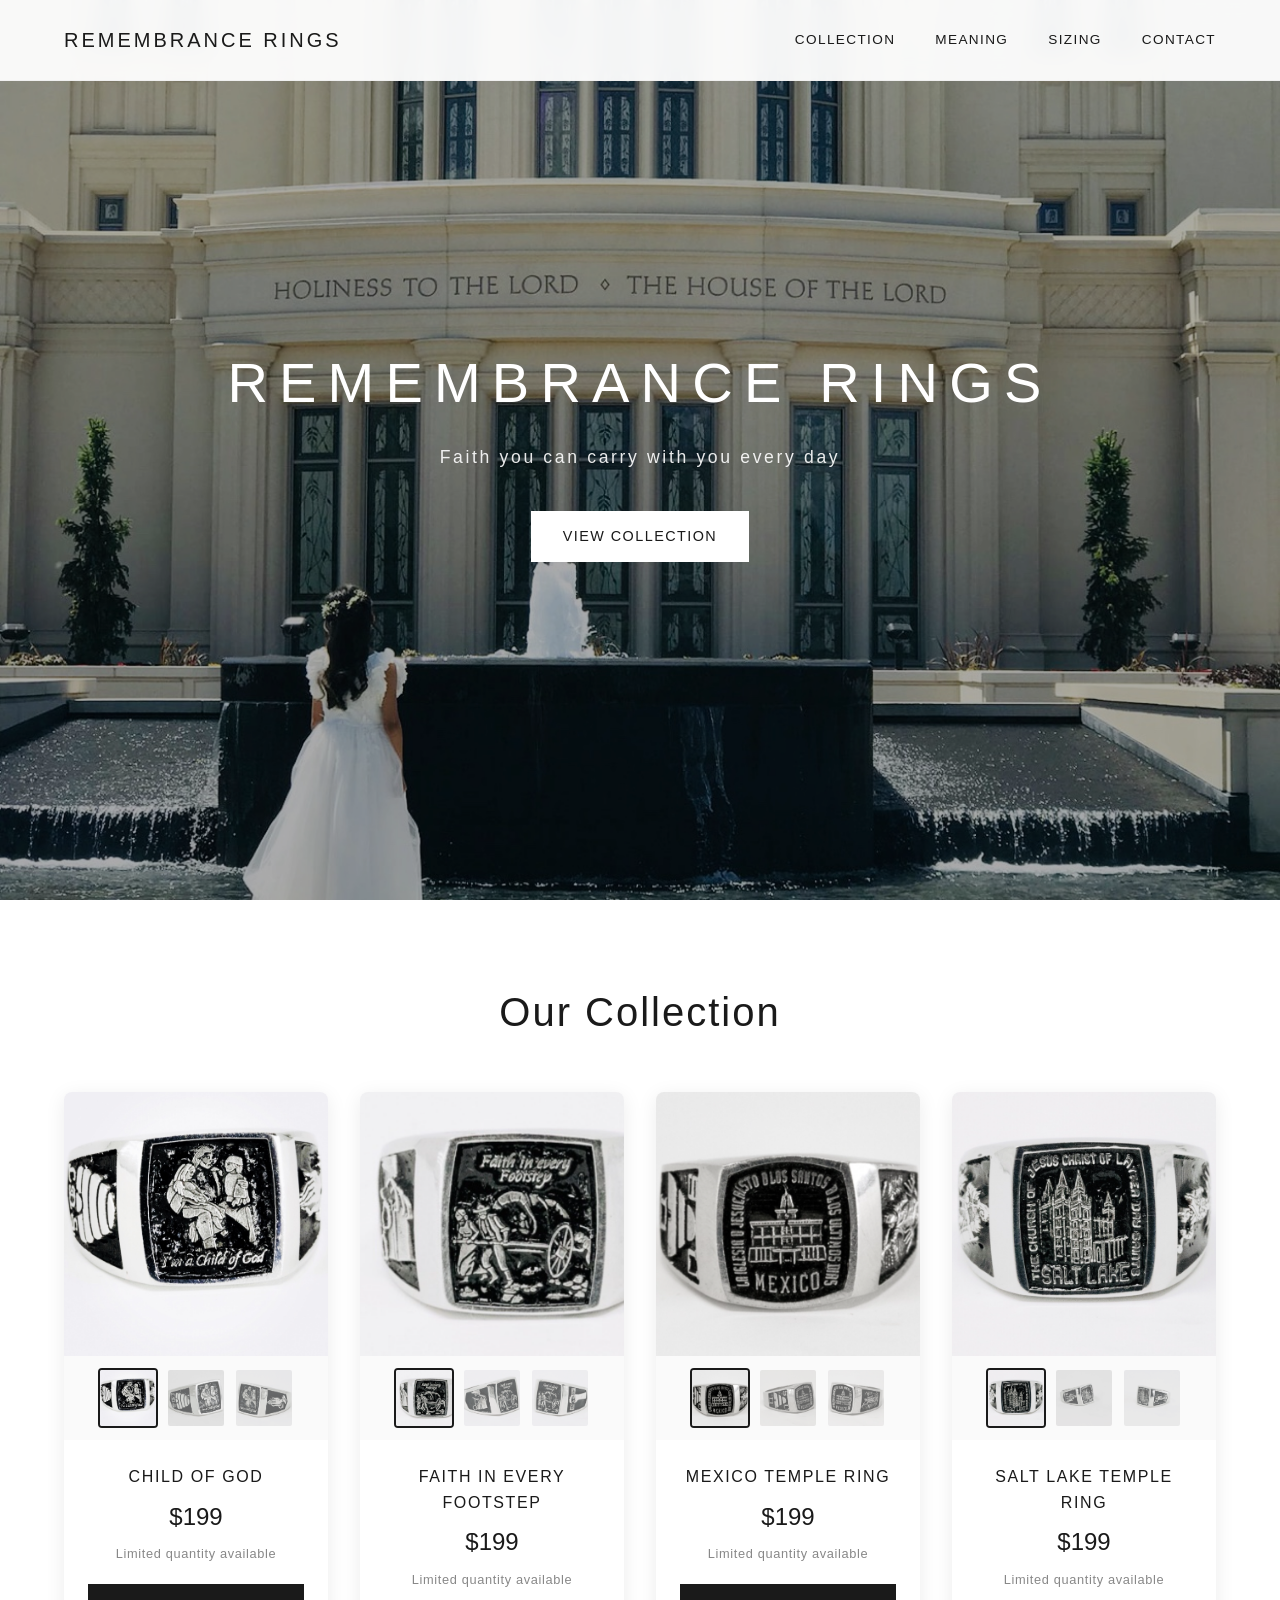
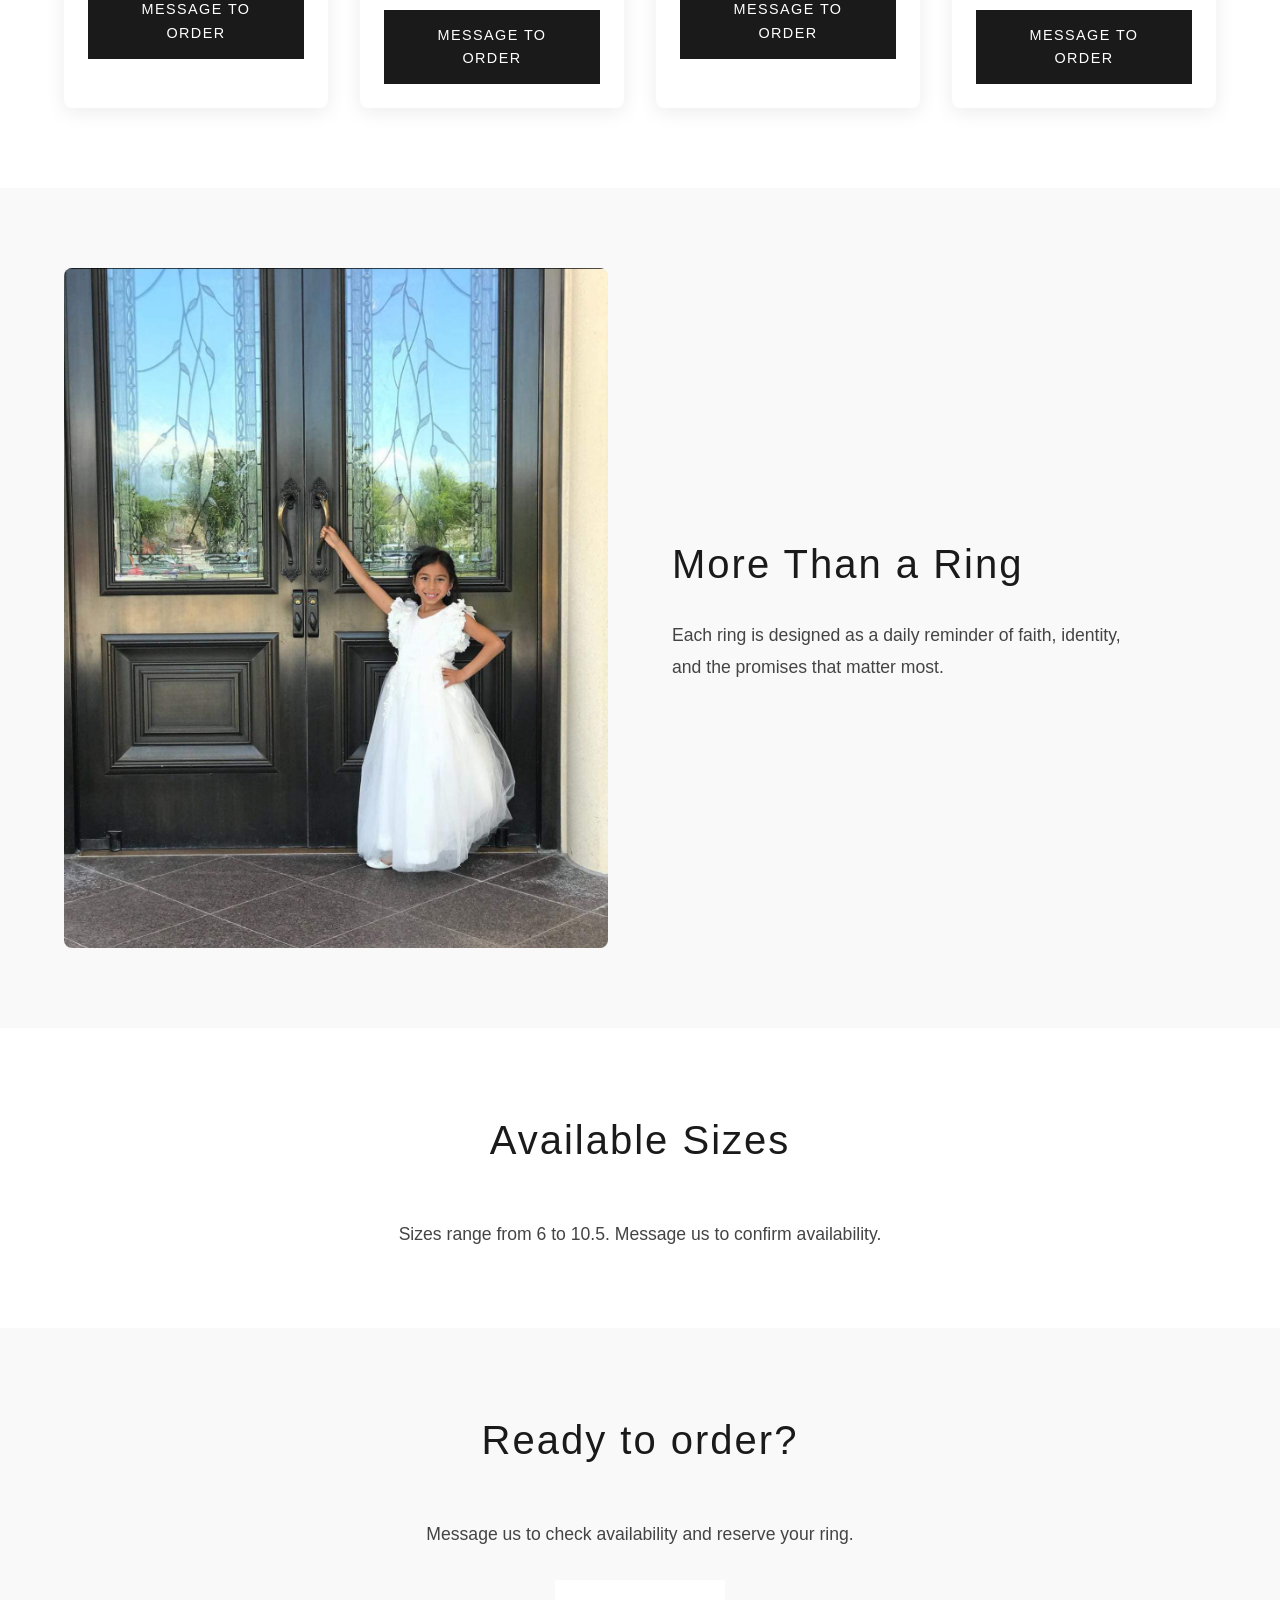
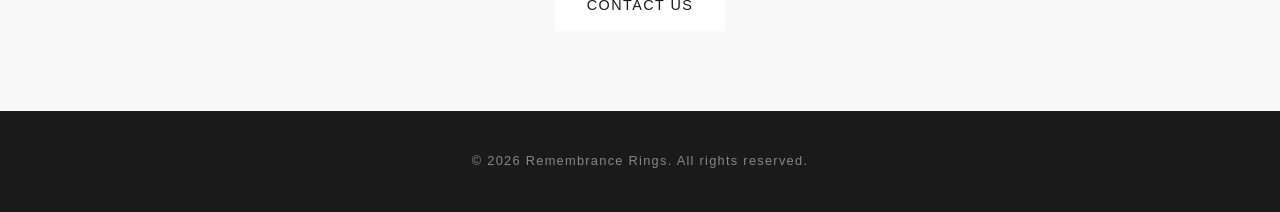
==== index.html @ 00a72660 "add social preview meta tags" ====
<!DOCTYPE html>
<html lang="en">
<head>
    <meta charset="UTF-8">
    <meta name="viewport" content="width=device-width, initial-scale=1.0">
    <title>Remembrance Rings | Faith You Can Carry With You</title>
    
    <!-- Open Graph -->
    <meta property="og:title" content="Remembrance Rings">
    <meta property="og:description" content="Faith you can carry with you every day.">
    <meta property="og:image" content="https://romansoldier09-alt.github.io/remembrance-rings/assets/photos/brand/temple-hero.jpg">
    <meta property="og:url" content="https://romansoldier09-alt.github.io/remembrance-rings/">
    <meta property="og:type" content="website">
    
    <!-- Twitter Card -->
    <meta name="twitter:card" content="summary_large_image">
    <meta name="twitter:title" content="Remembrance Rings">
    <meta name="twitter:description" content="Faith you can carry with you every day.">
    <meta name="twitter:image" content="https://romansoldier09-alt.github.io/remembrance-rings/assets/photos/brand/temple-hero.jpg">
    
    <link rel="stylesheet" href="styles.css">
</head>
<body>
    <!-- HEADER -->
    <header class="header">
        <div class="container header-inner">
            <a href="#" class="logo">Remembrance Rings</a>
            <nav class="nav">
                <a href="#collection" class="nav-link">Collection</a>
                <a href="#meaning" class="nav-link">Meaning</a>
                <a href="#sizing" class="nav-link">Sizing</a>
                <a href="#contact" class="nav-link">Contact</a>
            </nav>
        </div>
    </header>

    <!-- HERO SECTION -->
    <section class="hero">
        <div class="hero-overlay"></div>
        <div class="hero-content">
            <h1 class="hero-title">Remembrance Rings</h1>
            <p class="hero-subtitle">Faith you can carry with you every day</p>
            <a href="#collection" class="btn btn-primary">View Collection</a>
        </div>
    </section>

    <!-- COLLECTION SECTION -->
    <section id="collection" class="section collection">
        <div class="container">
            <h2 class="section-title">Our Collection</h2>
            <div class="product-grid">
                <!-- Product 1: Child of God -->
                <div class="product-card">
                    <div class="product-gallery" data-product="child-of-god">
                        <div class="gallery-main">
                            <button class="gallery-arrow gallery-prev" aria-label="Previous image">
                                <svg width="24" height="24" viewBox="0 0 24 24" fill="none" stroke="currentColor" stroke-width="2">
                                    <polyline points="15 18 9 12 15 6"></polyline>
                                </svg>
                            </button>
                            <img src="assets/photos/child-of-god/child-of-god-closeup-front-01.jpg" alt="Child of God Ring" class="gallery-main-image">
                            <button class="gallery-arrow gallery-next" aria-label="Next image">
                                <svg width="24" height="24" viewBox="0 0 24 24" fill="none" stroke="currentColor" stroke-width="2">
                                    <polyline points="9 18 15 12 9 6"></polyline>
                                </svg>
                            </button>
                        </div>
                        <div class="gallery-thumbnails">
                            <button class="thumbnail active" data-index="0">
                                <img src="assets/photos/child-of-god/child-of-god-closeup-front-01.jpg" alt="Front view">
                            </button>
                            <button class="thumbnail" data-index="1">
                                <img src="assets/photos/child-of-god/child-of-god-closeup-left-02.jpg" alt="Left view">
                            </button>
                            <button class="thumbnail" data-index="2">
                                <img src="assets/photos/child-of-god/child-of-god-closeup-right-02.jpg" alt="Right view">
                            </button>
                        </div>
                    </div>
                    <div class="product-info">
                        <h3 class="product-title">Child of God</h3>
                        <p class="product-price">$199</p>
                        <p class="product-availability">Limited quantity available</p>
                        <a href="order.html" class="btn btn-secondary">Message to Order</a>
                    </div>
                </div>

                <!-- Product 2: Faith in Every Footstep -->
                <div class="product-card">
                    <div class="product-gallery" data-product="faith">
                        <div class="gallery-main">
                            <button class="gallery-arrow gallery-prev" aria-label="Previous image">
                                <svg width="24" height="24" viewBox="0 0 24 24" fill="none" stroke="currentColor" stroke-width="2">
                                    <polyline points="15 18 9 12 15 6"></polyline>
                                </svg>
                            </button>
                            <img src="assets/photos/faith-in-every-footstep/faith-in-every-footstep-closeup-front-left-01.jpg" alt="Faith in Every Footstep Ring" class="gallery-main-image">
                            <button class="gallery-arrow gallery-next" aria-label="Next image">
                                <svg width="24" height="24" viewBox="0 0 24 24" fill="none" stroke="currentColor" stroke-width="2">
                                    <polyline points="9 18 15 12 9 6"></polyline>
                                </svg>
                            </button>
                        </div>
                        <div class="gallery-thumbnails">
                            <button class="thumbnail active" data-index="0">
                                <img src="assets/photos/faith-in-every-footstep/faith-in-every-footstep-closeup-front-left-01.jpg" alt="Front view">
                            </button>
                            <button class="thumbnail" data-index="1">
                                <img src="assets/photos/faith-in-every-footstep/faith-in-every-footstep-closeup-left-01.jpg" alt="Left view">
                            </button>
                            <button class="thumbnail" data-index="2">
                                <img src="assets/photos/faith-in-every-footstep/faith-in-every-footstep-closeup-right-01.jpg" alt="Right view">
                            </button>
                        </div>
                    </div>
                    <div class="product-info">
                        <h3 class="product-title">Faith in Every Footstep</h3>
                        <p class="product-price">$199</p>
                        <p class="product-availability">Limited quantity available</p>
                        <a href="order.html" class="btn btn-secondary">Message to Order</a>
                    </div>
                </div>

                <!-- Product 3: Mexico Temple Ring -->
                <div class="product-card">
                    <div class="product-gallery" data-product="mexico">
                        <div class="gallery-main">
                            <button class="gallery-arrow gallery-prev" aria-label="Previous image">
                                <svg width="24" height="24" viewBox="0 0 24 24" fill="none" stroke="currentColor" stroke-width="2">
                                    <polyline points="15 18 9 12 15 6"></polyline>
                                </svg>
                            </button>
                            <img src="assets/photos/temple-mexico/mexico-temple-closeup-front-1.jpg" alt="Mexico Temple Ring" class="gallery-main-image">
                            <button class="gallery-arrow gallery-next" aria-label="Next image">
                                <svg width="24" height="24" viewBox="0 0 24 24" fill="none" stroke="currentColor" stroke-width="2">
                                    <polyline points="9 18 15 12 9 6"></polyline>
                                </svg>
                            </button>
                        </div>
                        <div class="gallery-thumbnails">
                            <button class="thumbnail active" data-index="0">
                                <img src="assets/photos/temple-mexico/mexico-temple-closeup-front-1.jpg" alt="Front view">
                            </button>
                            <button class="thumbnail" data-index="1">
                                <img src="assets/photos/temple-mexico/mexico-temple-closeup-left-1.jpg" alt="Left view">
                            </button>
                            <button class="thumbnail" data-index="2">
                                <img src="assets/photos/temple-mexico/mexico-temple-closeup-right-1.jpg" alt="Right view">
                            </button>
                        </div>
                    </div>
                    <div class="product-info">
                        <h3 class="product-title">Mexico Temple Ring</h3>
                        <p class="product-price">$199</p>
                        <p class="product-availability">Limited quantity available</p>
                        <a href="order.html" class="btn btn-secondary">Message to Order</a>
                    </div>
                </div>

                <!-- Product 4: Salt Lake Temple Ring -->
                <div class="product-card">
                    <div class="product-gallery" data-product="salt-lake">
                        <div class="gallery-main">
                            <button class="gallery-arrow gallery-prev" aria-label="Previous image">
                                <svg width="24" height="24" viewBox="0 0 24 24" fill="none" stroke="currentColor" stroke-width="2">
                                    <polyline points="15 18 9 12 15 6"></polyline>
                                </svg>
                            </button>
                            <img src="assets/photos/temple-salt-lake/salt-lake-temple-closeup-front-2.jpg" alt="Salt Lake Temple Ring" class="gallery-main-image">
                            <button class="gallery-arrow gallery-next" aria-label="Next image">
                                <svg width="24" height="24" viewBox="0 0 24 24" fill="none" stroke="currentColor" stroke-width="2">
                                    <polyline points="9 18 15 12 9 6"></polyline>
                                </svg>
                            </button>
                        </div>
                        <div class="gallery-thumbnails">
                            <button class="thumbnail active" data-index="0">
                                <img src="assets/photos/temple-salt-lake/salt-lake-temple-closeup-front-2.jpg" alt="Front view">
                            </button>
                            <button class="thumbnail" data-index="1">
                                <img src="assets/photos/temple-salt-lake/salt-lake-temple-left-1.jpg" alt="Left view">
                            </button>
                            <button class="thumbnail" data-index="2">
                                <img src="assets/photos/temple-salt-lake/salt-lake-temple-right-1.jpg" alt="Right view">
                            </button>
                        </div>
                    </div>
                    <div class="product-info">
                        <h3 class="product-title">Salt Lake Temple Ring</h3>
                        <p class="product-price">$199</p>
                        <p class="product-availability">Limited quantity available</p>
                        <a href="order.html" class="btn btn-secondary">Message to Order</a>
                    </div>
                </div>
            </div>
        </div>
    </section>

    <!-- MEANING SECTION -->
    <section id="meaning" class="section meaning">
        <div class="container meaning-inner">
            <div class="meaning-image">
                <img src="assets/photos/brand/girl-temple-door.jpg" alt="Girl at Temple Door">
            </div>
            <div class="meaning-content">
                <h2 class="section-title">More Than a Ring</h2>
                <p class="meaning-text">Each ring is designed as a daily reminder of faith, identity, and the promises that matter most.</p>
            </div>
        </div>
    </section>

    <!-- SIZING SECTION -->
    <section id="sizing" class="section sizing">
        <div class="container">
            <h2 class="section-title">Available Sizes</h2>
            <p class="sizing-text">Sizes range from 6 to 10.5. Message us to confirm availability.</p>
        </div>
    </section>

    <!-- CONTACT SECTION -->
    <section id="contact" class="section contact">
        <div class="container">
            <h2 class="section-title">Ready to order?</h2>
            <p class="contact-text">Message us to check availability and reserve your ring.</p>
            <a href="order.html" class="btn btn-primary">Contact Us</a>
        </div>
    </section>

    <!-- FOOTER -->
    <footer class="footer">
        <div class="container">
            <p class="footer-text">&copy; 2026 Remembrance Rings. All rights reserved.</p>
        </div>
    </footer>

    <script>
        // Gallery functionality
        document.querySelectorAll('.product-gallery').forEach(gallery => {
            const mainImage = gallery.querySelector('.gallery-main-image');
            const thumbnails = gallery.querySelectorAll('.thumbnail');
            const prevBtn = gallery.querySelector('.gallery-prev');
            const nextBtn = gallery.querySelector('.gallery-next');
            
            // Get all image sources from thumbnails
            const images = Array.from(thumbnails).map(thumb => thumb.querySelector('img').src);
            let currentIndex = 0;

            // Update main image
            function updateImage(index) {
                currentIndex = index;
                mainImage.src = images[index];
                
                // Update thumbnail active state
                thumbnails.forEach((thumb, i) => {
                    thumb.classList.toggle('active', i === index);
                });
            }

            // Thumbnail click handlers
            thumbnails.forEach((thumb, index) => {
                thumb.addEventListener('click', () => updateImage(index));
            });

            // Arrow click handlers
            prevBtn.addEventListener('click', (e) => {
                e.stopPropagation();
                const newIndex = currentIndex === 0 ? images.length - 1 : currentIndex - 1;
                updateImage(newIndex);
            });

            nextBtn.addEventListener('click', (e) => {
                e.stopPropagation();
                const newIndex = currentIndex === images.length - 1 ? 0 : currentIndex + 1;
                updateImage(newIndex);
            });
        });
    </script>
</body>
</html>
---- styles.css ----
/* ========================================
   RESET & BASE STYLES
======================================== */
* {
    margin: 0;
    padding: 0;
    box-sizing: border-box;
}

html {
    scroll-behavior: smooth;
}

body {
    font-family: 'Helvetica Neue', Helvetica, Arial, sans-serif;
    font-size: 16px;
    line-height: 1.6;
    color: #1a1a1a;
    background-color: #ffffff;
    overflow-x: hidden;
}

/* ========================================
   UTILITIES
======================================== */
.container {
    max-width: 1200px;
    margin: 0 auto;
    padding: 0 24px;
    width: 100%;
}

.section {
    padding: 80px 0;
}

.section-title {
    font-size: 2.5rem;
    font-weight: 300;
    text-align: center;
    margin-bottom: 48px;
    color: #1a1a1a;
    letter-spacing: 0.05em;
}

/* ========================================
   BUTTONS
======================================== */
.btn {
    display: inline-block;
    padding: 14px 32px;
    font-size: 0.9rem;
    font-weight: 500;
    text-decoration: none;
    text-transform: uppercase;
    letter-spacing: 0.1em;
    border: none;
    cursor: pointer;
    transition: all 0.3s ease;
}

.btn-primary {
    background-color: #ffffff;
    color: #1a1a1a;
}

.btn-primary:hover {
    background-color: #1a1a1a;
    color: #ffffff;
}

.btn-secondary {
    background-color: #1a1a1a;
    color: #ffffff;
}

.btn-secondary:hover {
    background-color: #404040;
}

/* ========================================
   HEADER
======================================== */
.header {
    position: fixed;
    top: 0;
    left: 0;
    right: 0;
    z-index: 1000;
    background-color: rgba(255, 255, 255, 0.95);
    backdrop-filter: blur(10px);
    border-bottom: 1px solid #f0f0f0;
}

.header-inner {
    display: flex;
    justify-content: space-between;
    align-items: center;
    height: 80px;
}

.logo {
    font-size: 1.25rem;
    font-weight: 300;
    letter-spacing: 0.15em;
    text-decoration: none;
    color: #1a1a1a;
    text-transform: uppercase;
}

.nav {
    display: flex;
    gap: 40px;
}

.nav-link {
    font-size: 0.85rem;
    font-weight: 400;
    letter-spacing: 0.1em;
    text-decoration: none;
    color: #1a1a1a;
    text-transform: uppercase;
    transition: color 0.3s ease;
}

.nav-link:hover {
    color: #666666;
}

/* ========================================
   HERO SECTION
======================================== */
.hero {
    position: relative;
    height: 100vh;
    min-height: 600px;
    display: flex;
    align-items: center;
    justify-content: center;
    background-image: url('assets/photos/brand/temple-hero.jpg');
    background-size: cover;
    background-position: center;
    background-repeat: no-repeat;
}

.hero-overlay {
    position: absolute;
    top: 0;
    left: 0;
    right: 0;
    bottom: 0;
    background-color: rgba(0, 0, 0, 0.3);
}

.hero-content {
    position: relative;
    z-index: 1;
    text-align: center;
    color: #ffffff;
    padding: 0 24px;
}

.hero-title {
    font-size: 3.5rem;
    font-weight: 300;
    letter-spacing: 0.2em;
    margin-bottom: 16px;
    text-transform: uppercase;
}

.hero-subtitle {
    font-size: 1.1rem;
    font-weight: 300;
    letter-spacing: 0.15em;
    margin-bottom: 40px;
    opacity: 0.9;
}

/* ========================================
   COLLECTION SECTION
======================================== */
.collection {
    background-color: #ffffff;
}

.product-grid {
    display: grid;
    grid-template-columns: repeat(4, 1fr);
    gap: 32px;
}

.product-card {
    background-color: #ffffff;
    border-radius: 8px;
    overflow: hidden;
    box-shadow: 0 4px 20px rgba(0, 0, 0, 0.08);
    transition: transform 0.3s ease, box-shadow 0.3s ease;
}

.product-card:hover {
    transform: translateY(-8px);
    box-shadow: 0 12px 40px rgba(0, 0, 0, 0.12);
}

/* ========================================
   PRODUCT GALLERY
======================================== */
.product-gallery {
    position: relative;
}

.gallery-main {
    position: relative;
    width: 100%;
    aspect-ratio: 1;
    overflow: hidden;
    background-color: #f5f5f5;
}

.gallery-main-image {
    width: 100%;
    height: 100%;
    object-fit: cover;
    transition: opacity 0.3s ease;
}

.gallery-arrow {
    position: absolute;
    top: 50%;
    transform: translateY(-50%);
    width: 40px;
    height: 40px;
    background-color: rgba(255, 255, 255, 0.9);
    border: none;
    border-radius: 50%;
    cursor: pointer;
    display: flex;
    align-items: center;
    justify-content: center;
    opacity: 0;
    transition: opacity 0.3s ease, background-color 0.3s ease;
    z-index: 10;
}

.gallery-main:hover .gallery-arrow {
    opacity: 1;
}

.gallery-arrow:hover {
    background-color: #ffffff;
}

.gallery-arrow svg {
    color: #1a1a1a;
}

.gallery-prev {
    left: 12px;
}

.gallery-next {
    right: 12px;
}

/* Thumbnails */
.gallery-thumbnails {
    display: flex;
    gap: 8px;
    padding: 12px;
    justify-content: center;
    background-color: #fafafa;
}

.thumbnail {
    width: 60px;
    height: 60px;
    padding: 0;
    border: 2px solid transparent;
    border-radius: 4px;
    overflow: hidden;
    cursor: pointer;
    opacity: 0.6;
    transition: opacity 0.3s ease, border-color 0.3s ease;
    background: none;
}

.thumbnail:hover {
    opacity: 0.9;
}

.thumbnail.active {
    opacity: 1;
    border-color: #1a1a1a;
}

.thumbnail img {
    width: 100%;
    height: 100%;
    object-fit: cover;
}

/* ========================================
   PRODUCT INFO
======================================== */
.product-info {
    padding: 24px;
    text-align: center;
}

.product-title {
    font-size: 1rem;
    font-weight: 500;
    letter-spacing: 0.1em;
    margin-bottom: 8px;
    color: #1a1a1a;
    text-transform: uppercase;
}

.product-price {
    font-size: 1.5rem;
    font-weight: 300;
    color: #1a1a1a;
    margin-bottom: 8px;
}

.product-availability {
    font-size: 0.8rem;
    color: #888888;
    margin-bottom: 20px;
    letter-spacing: 0.05em;
}

/* ========================================
   MEANING SECTION
======================================== */
.meaning {
    background-color: #f9f9f9;
}

.meaning-inner {
    display: grid;
    grid-template-columns: 1fr 1fr;
    gap: 64px;
    align-items: center;
}

.meaning-image {
    width: 100%;
    aspect-ratio: 4/5;
    overflow: hidden;
    border-radius: 8px;
}

.meaning-image img {
    width: 100%;
    height: 100%;
    object-fit: cover;
}

.meaning-content {
    padding: 32px 0;
}

.meaning-content .section-title {
    text-align: left;
    margin-bottom: 24px;
}

.meaning-text {
    font-size: 1.1rem;
    font-weight: 300;
    line-height: 1.8;
    color: #444444;
    max-width: 480px;
}

/* ========================================
   SIZING SECTION
======================================== */
.sizing {
    background-color: #ffffff;
    text-align: center;
}

.sizing-text {
    font-size: 1.1rem;
    font-weight: 300;
    color: #444444;
    max-width: 500px;
    margin: 0 auto;
}

/* ========================================
   CONTACT SECTION
======================================== */
.contact {
    background-color: #f9f9f9;
    text-align: center;
}

.contact-text {
    font-size: 1.1rem;
    font-weight: 300;
    color: #444444;
    margin-bottom: 32px;
    max-width: 500px;
    margin-left: auto;
    margin-right: auto;
}

/* ========================================
   FOOTER
======================================== */
.footer {
    background-color: #1a1a1a;
    padding: 40px 0;
    text-align: center;
}

.footer-text {
    font-size: 0.8rem;
    color: #888888;
    letter-spacing: 0.1em;
}

/* ========================================
   ORDER PAGE
======================================== */
.order-section {
    padding: 140px 0 80px;
    min-height: 100vh;
    background-color: #ffffff;
}

.order-header {
    text-align: center;
    max-width: 600px;
    margin: 0 auto 48px;
}

.order-title {
    font-size: 2.5rem;
    font-weight: 300;
    letter-spacing: 0.1em;
    margin-bottom: 16px;
    color: #1a1a1a;
    text-transform: uppercase;
}

.order-subtitle {
    font-size: 1.1rem;
    font-weight: 300;
    color: #444444;
    line-height: 1.7;
    margin-bottom: 16px;
}

.order-note {
    font-size: 0.9rem;
    color: #666666;
    font-style: italic;
}

.order-form-wrapper {
    max-width: 700px;
    margin: 0 auto 48px;
    background-color: #fafafa;
    border-radius: 8px;
    padding: 40px;
    box-shadow: 0 4px 20px rgba(0, 0, 0, 0.06);
}

.order-form {
    display: flex;
    flex-direction: column;
    gap: 24px;
}

.form-row {
    display: grid;
    grid-template-columns: 1fr 1fr;
    gap: 24px;
}

.form-group {
    display: flex;
    flex-direction: column;
    gap: 8px;
}

.form-group label {
    font-size: 0.85rem;
    font-weight: 500;
    letter-spacing: 0.05em;
    text-transform: uppercase;
    color: #1a1a1a;
}

.form-group input,
.form-group select,
.form-group textarea {
    padding: 14px 16px;
    font-size: 1rem;
    font-family: 'Helvetica Neue', Helvetica, Arial, sans-serif;
    border: 1px solid #e0e0e0;
    border-radius: 4px;
    background-color: #ffffff;
    color: #1a1a1a;
    transition: border-color 0.3s ease, box-shadow 0.3s ease;
}

.form-group input:focus,
.form-group select:focus,
.form-group textarea:focus {
    outline: none;
    border-color: #1a1a1a;
    box-shadow: 0 0 0 3px rgba(26, 26, 26, 0.1);
}

.form-group textarea {
    resize: vertical;
    min-height: 100px;
}

.form-group select {
    cursor: pointer;
    appearance: none;
    background-image: url("data:image/svg+xml,%3Csvg xmlns='http://www.w3.org/2000/svg' width='12' height='12' viewBox='0 0 12 12'%3E%3Cpath fill='%231a1a1a' d='M6 8L1 3h10z'/%3E%3C/svg%3E");
    background-repeat: no-repeat;
    background-position: right 16px center;
    padding-right: 40px;
}

.form-submit {
    margin-top: 8px;
}

.btn-full {
    width: 100%;
    text-align: center;
}

.back-link {
    text-align: center;
}

.back-link .btn {
    display: inline-block;
}

/* ========================================
   THANK YOU PAGE
======================================== */
.thank-you-section {
    padding: 140px 0 80px;
    min-height: 100vh;
    display: flex;
    align-items: center;
    justify-content: center;
}

.thank-you-content {
    text-align: center;
    max-width: 500px;
    margin: 0 auto;
}

.thank-you-title {
    font-size: 3rem;
    font-weight: 300;
    letter-spacing: 0.15em;
    margin-bottom: 24px;
    color: #1a1a1a;
    text-transform: uppercase;
}

.thank-you-message {
    font-size: 1.1rem;
    font-weight: 300;
    color: #444444;
    line-height: 1.7;
    margin-bottom: 16px;
}

.thank-you-note {
    font-size: 0.95rem;
    color: #666666;
    font-style: italic;
    margin-bottom: 40px;
}

/* ========================================
   RESPONSIVE STYLES
======================================== */

/* Tablet: 768px - 1024px */
@media (max-width: 1024px) {
    .product-grid {
        grid-template-columns: repeat(2, 1fr);
        gap: 24px;
    }
    
    .meaning-inner {
        gap: 40px;
    }
    
    .order-form-wrapper {
        padding: 32px;
    }
}

/* Mobile: 480px - 767px */
@media (max-width: 767px) {
    /* Base adjustments */
    .section {
        padding: 48px 0;
    }
    
    .section-title {
        font-size: 1.75rem;
        margin-bottom: 28px;
    }
    
    /* Header */
    .header-inner {
        height: auto;
        min-height: 60px;
        padding: 12px 0;
        flex-wrap: wrap;
        justify-content: center;
        gap: 12px;
    }
    
    .logo {
        font-size: 0.9rem;
        width: 100%;
        text-align: center;
    }
    
    .nav {
        width: 100%;
        justify-content: center;
        gap: 16px;
        flex-wrap: wrap;
    }
    
    .nav-link {
        font-size: 0.7rem;
    }
    
    /* Hero */
    .hero {
        min-height: 500px;
        height: auto;
        padding: 100px 20px 60px;
    }
    
    .hero-title {
        font-size: 1.75rem;
        letter-spacing: 0.1em;
    }
    
    .hero-subtitle {
        font-size: 0.9rem;
        margin-bottom: 28px;
    }
    
    .hero .btn {
        padding: 12px 24px;
        font-size: 0.8rem;
    }
    
    /* Collection - 2 columns on tablet */
    .product-grid {
        grid-template-columns: repeat(2, 1fr);
        gap: 16px;
    }
    
    .product-card {
        border-radius: 6px;
    }
    
    .product-info {
        padding: 16px;
    }
    
    .product-title {
        font-size: 0.8rem;
    }
    
    .product-price {
        font-size: 1.2rem;
    }
    
    .product-availability {
        font-size: 0.7rem;
        margin-bottom: 12px;
    }
    
    .product-info .btn {
        padding: 10px 16px;
        font-size: 0.7rem;
        width: 100%;
    }
    
    /* Gallery */
    .gallery-main {
        aspect-ratio: 1;
    }
    
    .gallery-arrow {
        opacity: 1;
        width: 32px;
        height: 32px;
    }
    
    .gallery-arrow svg {
        width: 18px;
        height: 18px;
    }
    
    .gallery-prev {
        left: 8px;
    }
    
    .gallery-next {
        right: 8px;
    }
    
    .gallery-thumbnails {
        padding: 8px;
        gap: 6px;
    }
    
    .thumbnail {
        width: 44px;
        height: 44px;
    }
    
    /* Meaning section */
    .meaning-inner {
        grid-template-columns: 1fr;
        gap: 24px;
    }
    
    .meaning-image {
        aspect-ratio: 4/3;
    }
    
    .meaning-content {
        padding: 0;
    }
    
    .meaning-content .section-title {
        text-align: center;
    }
    
    .meaning-text {
        font-size: 1rem;
        text-align: center;
    }
    
    /* Sizing */
    .sizing-text {
        font-size: 1rem;
    }
    
    /* Contact */
    .contact-text {
        font-size: 1rem;
    }
    
    /* Order page */
    .order-section {
        padding: 100px 0 48px;
    }
    
    .order-title {
        font-size: 1.75rem;
    }
    
    .order-subtitle {
        font-size: 0.95rem;
    }
    
    .order-note {
        font-size: 0.85rem;
    }
    
    .order-form-wrapper {
        padding: 20px;
        margin: 0 12px 40px;
    }
    
    .form-row {
        grid-template-columns: 1fr;
        gap: 16px;
    }
    
    .form-group label {
        font-size: 0.75rem;
    }
    
    .form-group input,
    .form-group select,
    .form-group textarea {
        padding: 12px 14px;
        font-size: 0.95rem;
    }
    
    .form-submit {
        margin-top: 4px;
    }
    
    /* Thank you page */
    .thank-you-section {
        padding: 100px 20px 48px;
    }
    
    .thank-you-title {
        font-size: 2rem;
    }
    
    .thank-you-message {
        font-size: 1rem;
    }
    
    .thank-you-note {
        font-size: 0.85rem;
        margin-bottom: 32px;
    }
    
    /* Footer */
    .footer {
        padding: 32px 0;
    }
    
    .footer-text {
        font-size: 0.7rem;
    }
}

/* Small mobile: below 480px */
@media (max-width: 479px) {
    .container {
        padding: 0 16px;
    }
    
    .section {
        padding: 40px 0;
    }
    
    .section-title {
        font-size: 1.5rem;
    }
    
    /* Hero */
    .hero-title {
        font-size: 1.5rem;
    }
    
    .hero-subtitle {
        font-size: 0.85rem;
    }
    
    /* Collection - 1 column on small mobile */
    .product-grid {
        grid-template-columns: 1fr;
        max-width: 320px;
        margin: 0 auto;
    }
    
    /* Header */
    .nav {
        gap: 12px;
    }
    
    .nav-link {
        font-size: 0.65rem;
    }
    
    /* Gallery thumbnails */
    .gallery-thumbnails {
        gap: 4px;
        padding: 6px;
    }
    
    .thumbnail {
        width: 40px;
        height: 40px;
    }
    
    /* Order form */
    .order-form-wrapper {
        padding: 16px;
        margin: 0 8px 32px;
        border-radius: 6px;
    }
    
    /* Buttons */
    .btn {
        padding: 12px 20px;
        font-size: 0.75rem;
    }
}
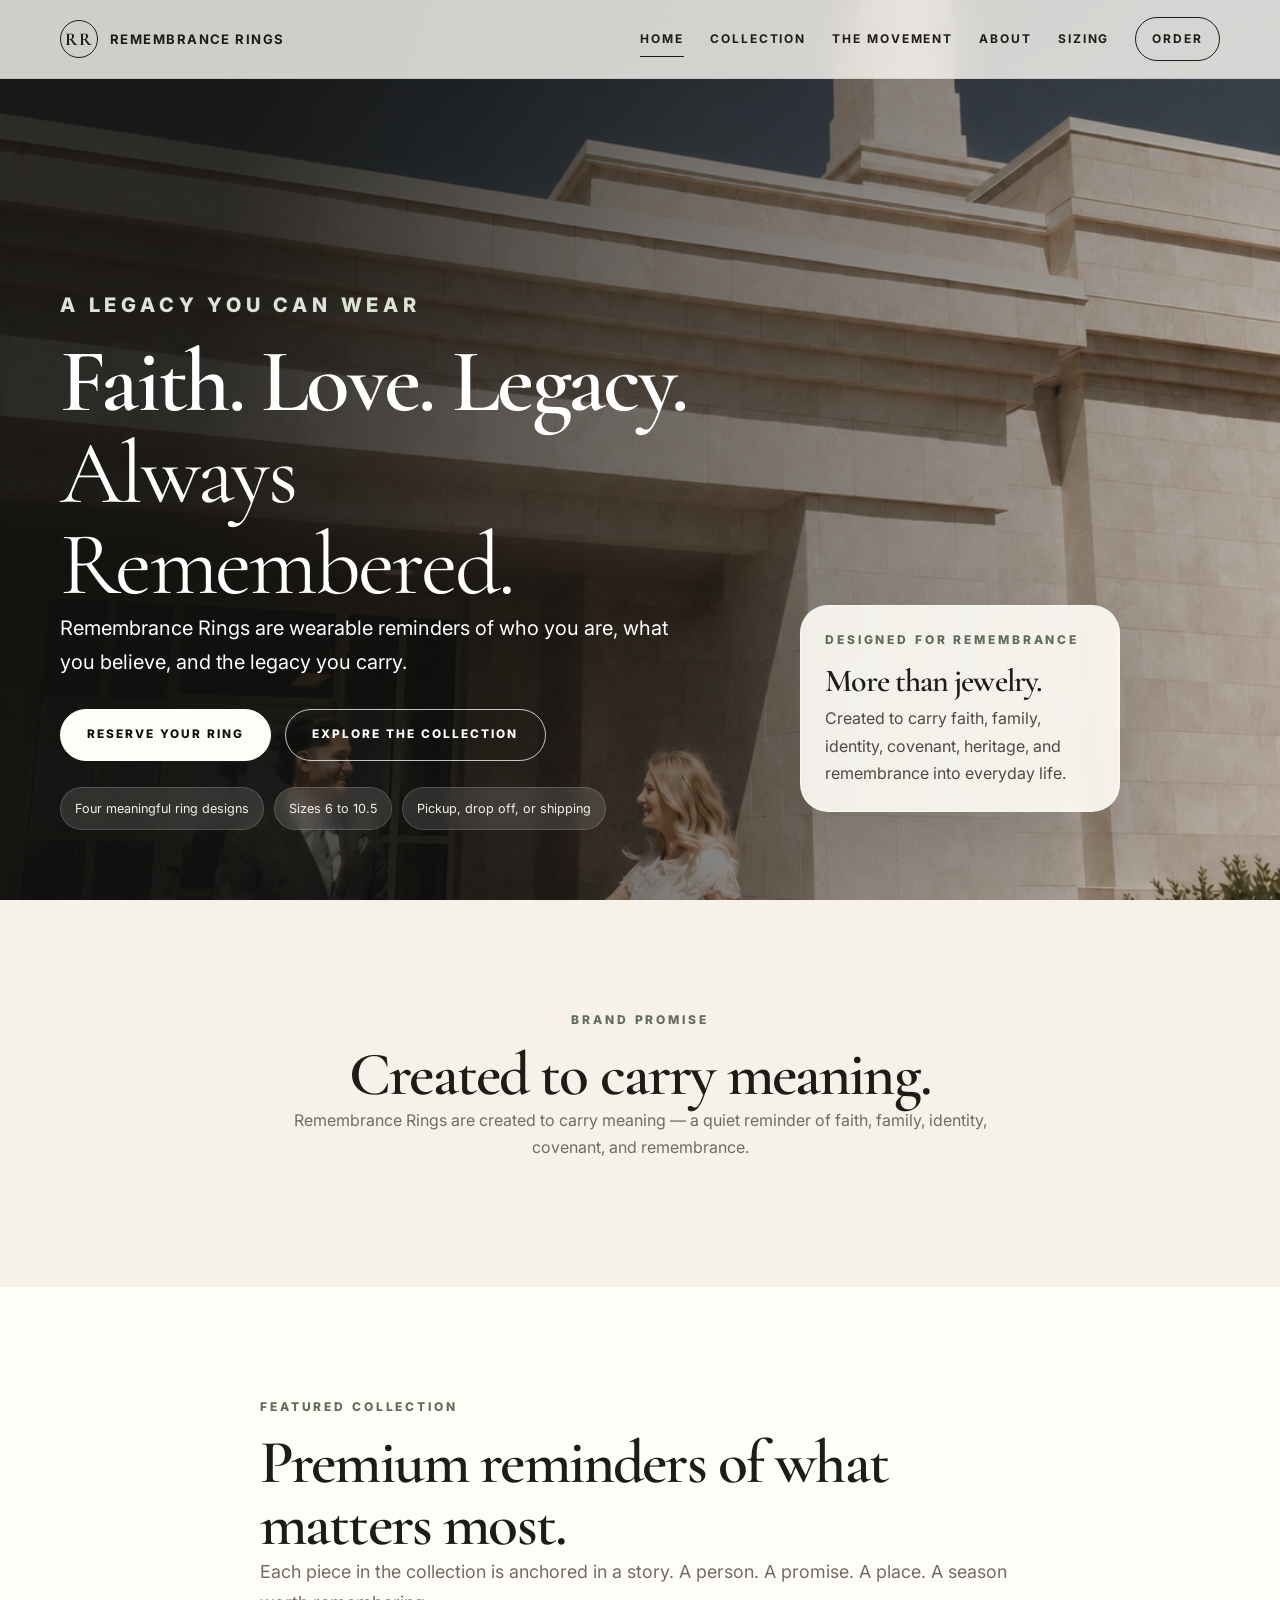
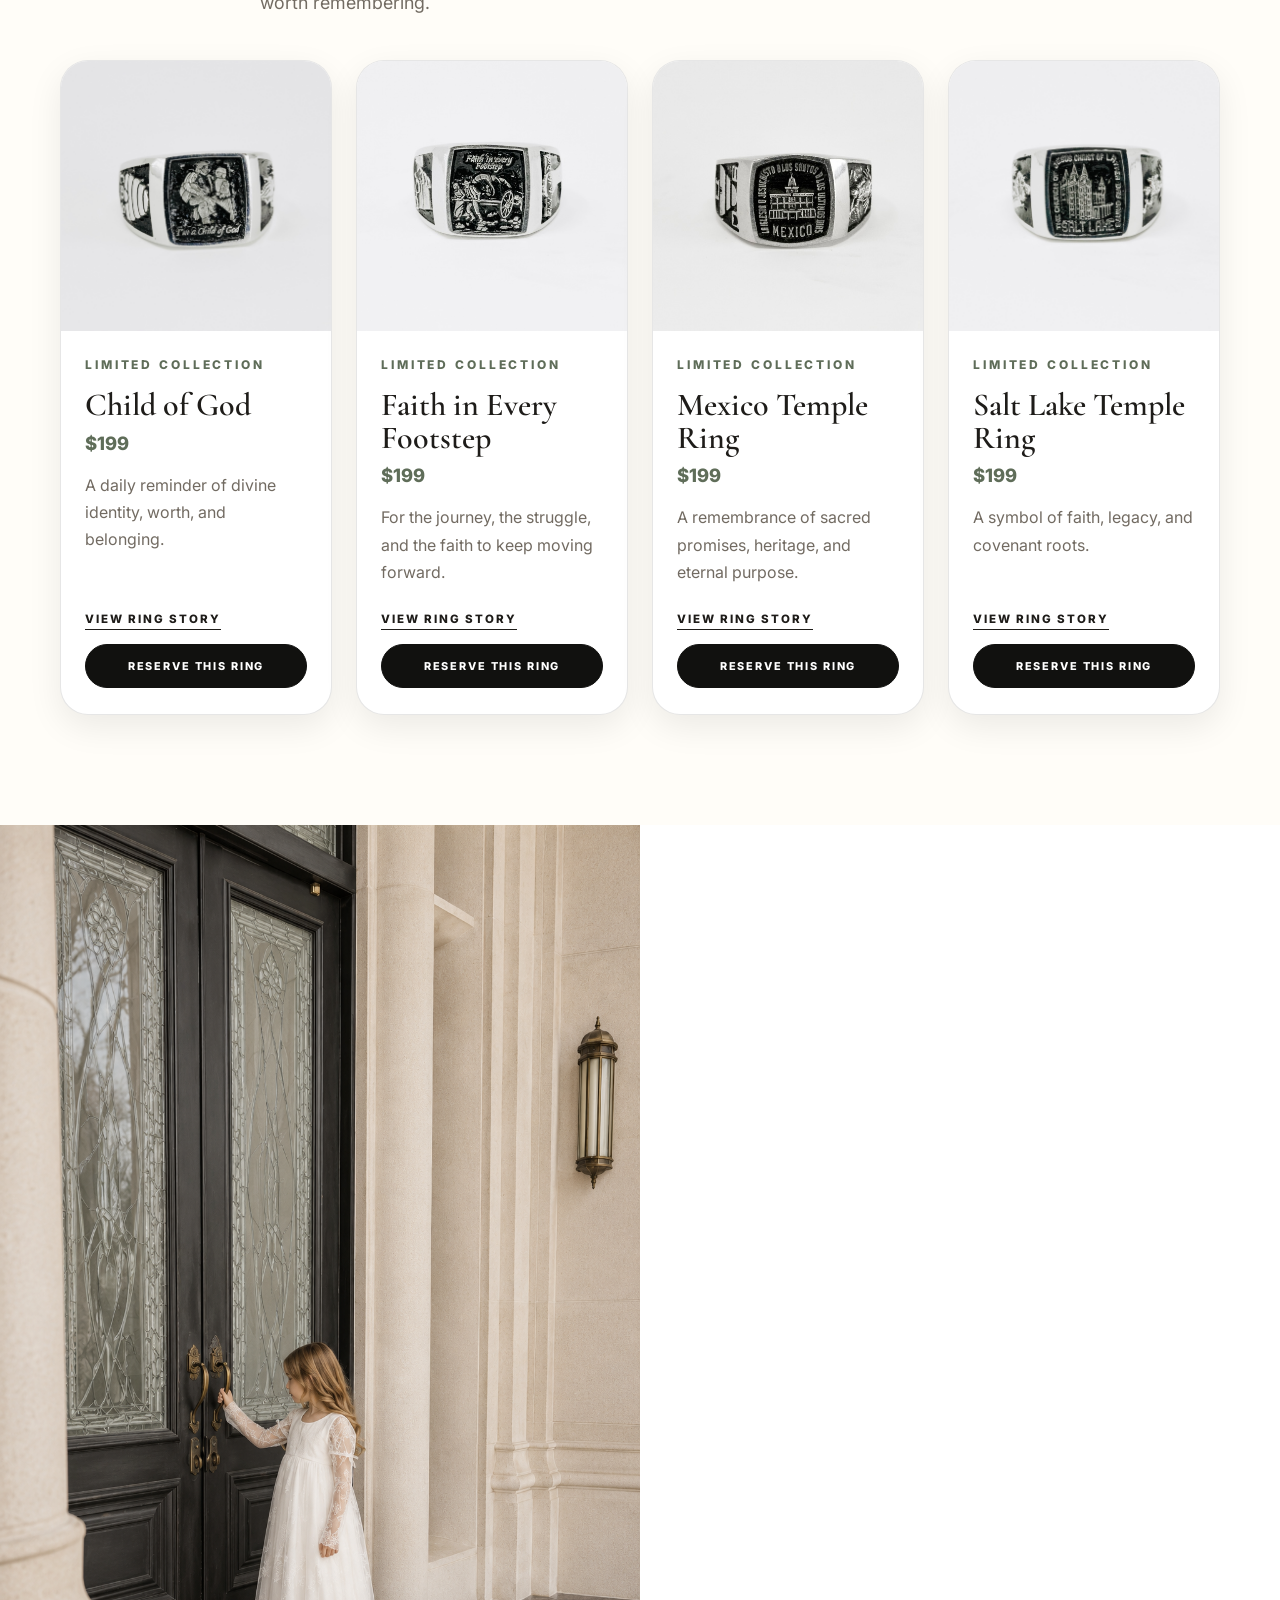
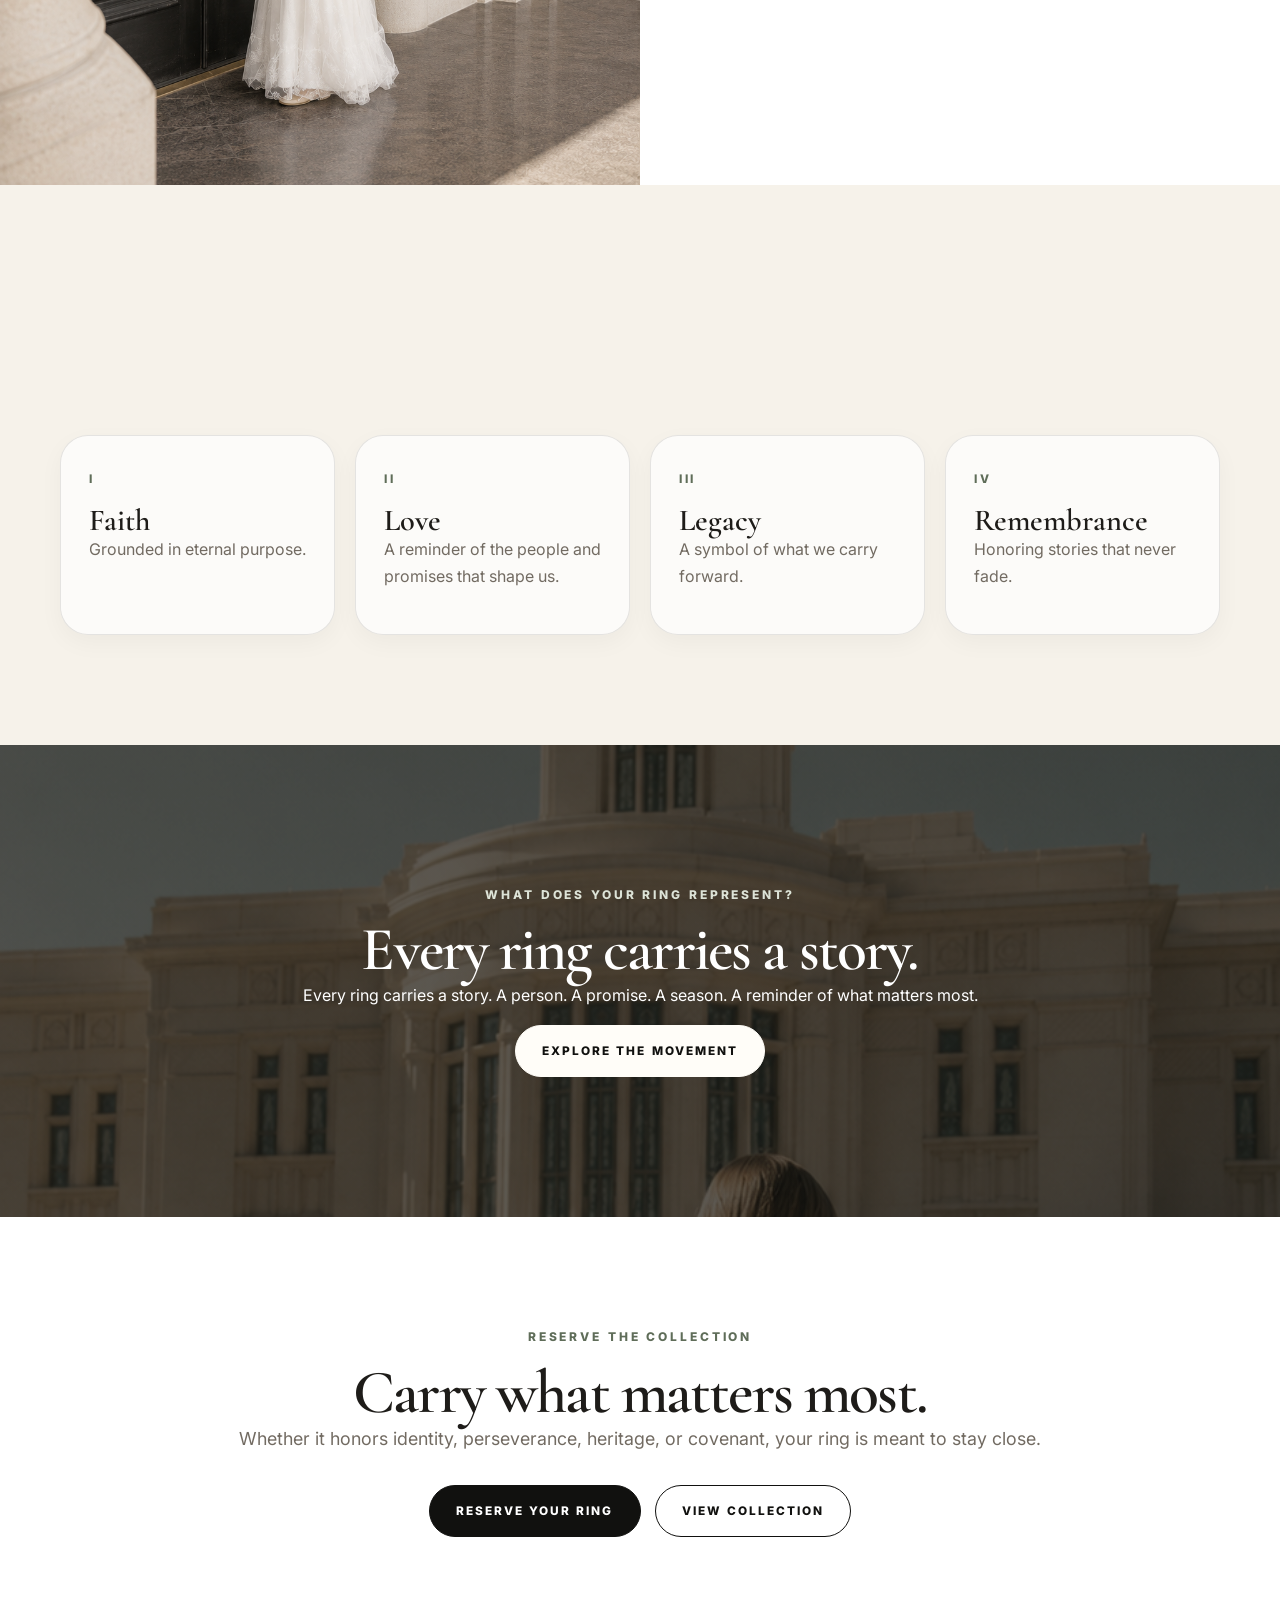
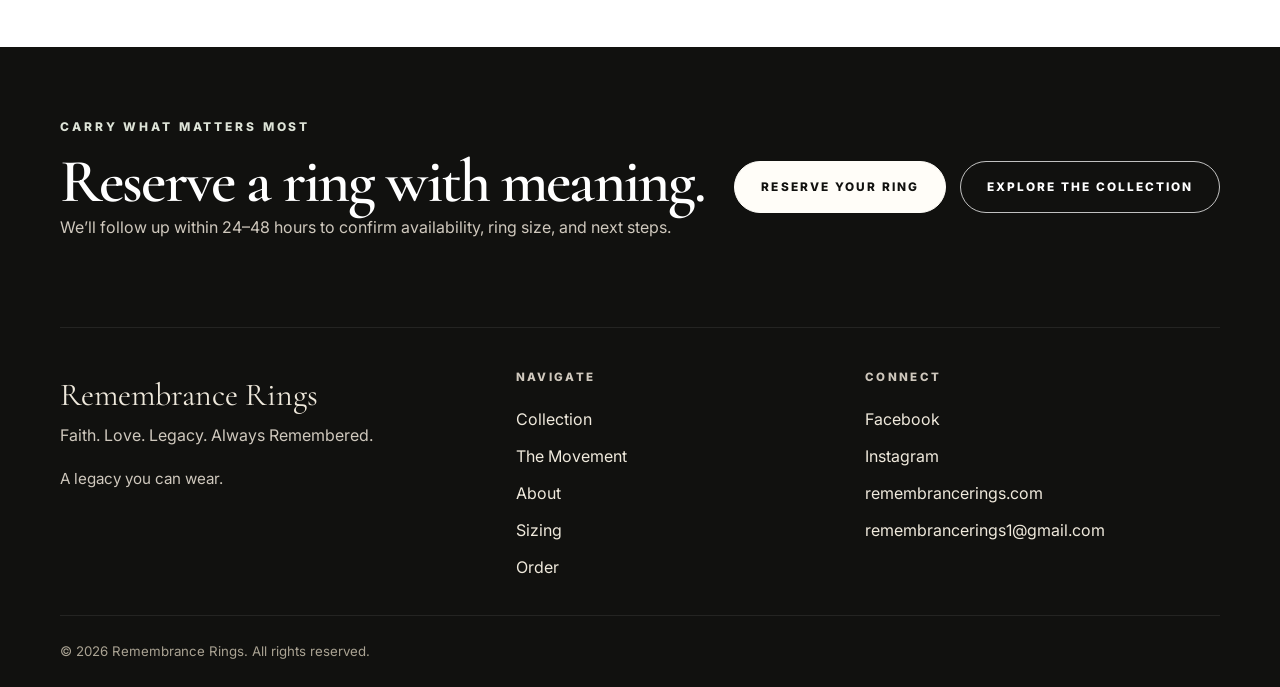
==== commit ac2297b6: "Fix website image paths" ====
--- a/index.html
+++ b/index.html
@@ -1,279 +1,216 @@
 <!DOCTYPE html>
 <html lang="en">
 <head>
-    <meta charset="UTF-8">
-    <meta name="viewport" content="width=device-width, initial-scale=1.0">
-    <title>Remembrance Rings | Faith You Can Carry With You</title>
-    
-    <!-- Open Graph -->
-    <meta property="og:title" content="Remembrance Rings">
-    <meta property="og:description" content="Faith you can carry with you every day.">
-    <meta property="og:image" content="https://romansoldier09-alt.github.io/remembrance-rings/assets/photos/brand/temple-hero.jpg">
-    <meta property="og:url" content="https://romansoldier09-alt.github.io/remembrance-rings/">
-    <meta property="og:type" content="website">
-    
-    <!-- Twitter Card -->
-    <meta name="twitter:card" content="summary_large_image">
-    <meta name="twitter:title" content="Remembrance Rings">
-    <meta name="twitter:description" content="Faith you can carry with you every day.">
-    <meta name="twitter:image" content="https://romansoldier09-alt.github.io/remembrance-rings/assets/photos/brand/temple-hero.jpg">
-    
-    <link rel="stylesheet" href="styles.css">
+  <meta charset="UTF-8">
+  <meta name="viewport" content="width=device-width, initial-scale=1.0">
+  <title>Remembrance Rings | Faith. Love. Legacy. Always Remembered.</title>
+  <meta name="description" content="Premium faith-centered rings created as daily reminders of identity, legacy, remembrance, and what matters most.">
+  <meta name="theme-color" content="#11110f">
+  <link rel="canonical" href="https://remembrancerings.com/">
+  <meta property="og:title" content="Remembrance Rings | Faith. Love. Legacy. Always Remembered.">
+  <meta property="og:description" content="Premium faith-centered rings created as daily reminders of identity, legacy, remembrance, and what matters most.">
+  <meta property="og:image" content="https://remembrancerings.com/assets/photos/social-preview/remembrance-rings-preview.png">
+  <meta property="og:url" content="https://remembrancerings.com/">
+  <meta property="og:type" content="website">
+  <meta name="twitter:card" content="summary_large_image">
+  <meta name="twitter:title" content="Remembrance Rings | Faith. Love. Legacy. Always Remembered.">
+  <meta name="twitter:description" content="Premium faith-centered rings created as daily reminders of identity, legacy, remembrance, and what matters most.">
+  <meta name="twitter:image" content="https://remembrancerings.com/assets/photos/social-preview/remembrance-rings-preview.png">
+  <link rel="preconnect" href="https://fonts.googleapis.com">
+  <link rel="preconnect" href="https://fonts.gstatic.com" crossorigin>
+  <link href="https://fonts.googleapis.com/css2?family=Cormorant+Garamond:wght@400;500;600;700&family=Inter:wght@300;400;500;600;700;800&display=swap" rel="stylesheet">
+  <link rel="stylesheet" href="styles.css">
 </head>
 <body>
-    <!-- HEADER -->
-    <header class="header">
-        <div class="container header-inner">
-            <a href="#" class="logo">Remembrance Rings</a>
-            <nav class="nav">
-                <a href="#collection" class="nav-link">Collection</a>
-                <a href="#meaning" class="nav-link">Meaning</a>
-                <a href="#sizing" class="nav-link">Sizing</a>
-                <a href="#contact" class="nav-link">Contact</a>
-            </nav>
+<header class="site-header" data-header>
+  <a class="skip-link" href="#main">Skip to content</a>
+  <div class="container nav-shell">
+    <a class="brand" href="index.html" aria-label="Remembrance Rings home">
+      <span class="brand-mark">RR</span>
+      <span class="brand-word">Remembrance Rings</span>
+    </a>
+    <button class="menu-toggle" type="button" aria-label="Open menu" aria-expanded="false" data-menu-toggle>
+      <span></span><span></span><span></span>
+    </button>
+    <nav class="site-nav" data-site-nav>
+      <a href="index.html" aria-current="page">Home</a>
+      <a href="collection.html">Collection</a>
+      <a href="movement.html">The Movement</a>
+      <a href="about.html">About</a>
+      <a href="sizing.html">Sizing</a>
+      <a class="nav-cta" href="order.html">Order</a>
+    </nav>
+  </div>
+</header>
+<main id="main">
+  <section class="hero hero-home">
+    <div class="hero-media"><img src="assets/photos/hero/remembrance-rings-hero-temple-couple-01.png" alt="A couple outside the temple, reflecting the faith, love, and legacy behind Remembrance Rings"></div>
+    <div class="hero-overlay"></div>
+    <div class="container hero-shell">
+      <div class="hero-content reveal is-visible">
+        <p class="eyebrow light">A legacy you can wear</p>
+        <h1>Faith. Love. Legacy.<br><span>Always Remembered.</span></h1>
+        <p>Remembrance Rings are wearable reminders of who you are, what you believe, and the legacy you carry.</p>
+        <div class="hero-actions">
+          <a class="button" href="order.html">Reserve Your Ring</a>
+          <a class="button ghost" href="collection.html">Explore the Collection</a>
         </div>
-    </header>
-
-    <!-- HERO SECTION -->
-    <section class="hero">
-        <div class="hero-overlay"></div>
-        <div class="hero-content">
-            <h1 class="hero-title">Remembrance Rings</h1>
-            <p class="hero-subtitle">Faith you can carry with you every day</p>
-            <a href="#collection" class="btn btn-primary">View Collection</a>
+        <div class="hero-meta">
+          <span>Four meaningful ring designs</span>
+          <span>Sizes 6 to 10.5</span>
+          <span>Pickup, drop off, or shipping</span>
         </div>
-    </section>
-
-    <!-- COLLECTION SECTION -->
-    <section id="collection" class="section collection">
-        <div class="container">
-            <h2 class="section-title">Our Collection</h2>
-            <div class="product-grid">
-                <!-- Product 1: Child of God -->
-                <div class="product-card">
-                    <div class="product-gallery" data-product="child-of-god">
-                        <div class="gallery-main">
-                            <button class="gallery-arrow gallery-prev" aria-label="Previous image">
-                                <svg width="24" height="24" viewBox="0 0 24 24" fill="none" stroke="currentColor" stroke-width="2">
-                                    <polyline points="15 18 9 12 15 6"></polyline>
-                                </svg>
-                            </button>
-                            <img src="assets/photos/child-of-god/child-of-god-closeup-front-01.jpg" alt="Child of God Ring" class="gallery-main-image">
-                            <button class="gallery-arrow gallery-next" aria-label="Next image">
-                                <svg width="24" height="24" viewBox="0 0 24 24" fill="none" stroke="currentColor" stroke-width="2">
-                                    <polyline points="9 18 15 12 9 6"></polyline>
-                                </svg>
-                            </button>
-                        </div>
-                        <div class="gallery-thumbnails">
-                            <button class="thumbnail active" data-index="0">
-                                <img src="assets/photos/child-of-god/child-of-god-closeup-front-01.jpg" alt="Front view">
-                            </button>
-                            <button class="thumbnail" data-index="1">
-                                <img src="assets/photos/child-of-god/child-of-god-closeup-left-02.jpg" alt="Left view">
-                            </button>
-                            <button class="thumbnail" data-index="2">
-                                <img src="assets/photos/child-of-god/child-of-god-closeup-right-02.jpg" alt="Right view">
-                            </button>
-                        </div>
-                    </div>
-                    <div class="product-info">
-                        <h3 class="product-title">Child of God</h3>
-                        <p class="product-price">$199</p>
-                        <p class="product-availability">Limited quantity available</p>
-                        <a href="order.html" class="btn btn-secondary">Message to Order</a>
-                    </div>
-                </div>
-
-                <!-- Product 2: Faith in Every Footstep -->
-                <div class="product-card">
-                    <div class="product-gallery" data-product="faith">
-                        <div class="gallery-main">
-                            <button class="gallery-arrow gallery-prev" aria-label="Previous image">
-                                <svg width="24" height="24" viewBox="0 0 24 24" fill="none" stroke="currentColor" stroke-width="2">
-                                    <polyline points="15 18 9 12 15 6"></polyline>
-                                </svg>
-                            </button>
-                            <img src="assets/photos/faith-in-every-footstep/faith-in-every-footstep-closeup-front-left-01.jpg" alt="Faith in Every Footstep Ring" class="gallery-main-image">
-                            <button class="gallery-arrow gallery-next" aria-label="Next image">
-                                <svg width="24" height="24" viewBox="0 0 24 24" fill="none" stroke="currentColor" stroke-width="2">
-                                    <polyline points="9 18 15 12 9 6"></polyline>
-                                </svg>
-                            </button>
-                        </div>
-                        <div class="gallery-thumbnails">
-                            <button class="thumbnail active" data-index="0">
-                                <img src="assets/photos/faith-in-every-footstep/faith-in-every-footstep-closeup-front-left-01.jpg" alt="Front view">
-                            </button>
-                            <button class="thumbnail" data-index="1">
-                                <img src="assets/photos/faith-in-every-footstep/faith-in-every-footstep-closeup-left-01.jpg" alt="Left view">
-                            </button>
-                            <button class="thumbnail" data-index="2">
-                                <img src="assets/photos/faith-in-every-footstep/faith-in-every-footstep-closeup-right-01.jpg" alt="Right view">
-                            </button>
-                        </div>
-                    </div>
-                    <div class="product-info">
-                        <h3 class="product-title">Faith in Every Footstep</h3>
-                        <p class="product-price">$199</p>
-                        <p class="product-availability">Limited quantity available</p>
-                        <a href="order.html" class="btn btn-secondary">Message to Order</a>
-                    </div>
-                </div>
-
-                <!-- Product 3: Mexico Temple Ring -->
-                <div class="product-card">
-                    <div class="product-gallery" data-product="mexico">
-                        <div class="gallery-main">
-                            <button class="gallery-arrow gallery-prev" aria-label="Previous image">
-                                <svg width="24" height="24" viewBox="0 0 24 24" fill="none" stroke="currentColor" stroke-width="2">
-                                    <polyline points="15 18 9 12 15 6"></polyline>
-                                </svg>
-                            </button>
-                            <img src="assets/photos/temple-mexico/mexico-temple-closeup-front-1.jpg" alt="Mexico Temple Ring" class="gallery-main-image">
-                            <button class="gallery-arrow gallery-next" aria-label="Next image">
-                                <svg width="24" height="24" viewBox="0 0 24 24" fill="none" stroke="currentColor" stroke-width="2">
-                                    <polyline points="9 18 15 12 9 6"></polyline>
-                                </svg>
-                            </button>
-                        </div>
-                        <div class="gallery-thumbnails">
-                            <button class="thumbnail active" data-index="0">
-                                <img src="assets/photos/temple-mexico/mexico-temple-closeup-front-1.jpg" alt="Front view">
-                            </button>
-                            <button class="thumbnail" data-index="1">
-                                <img src="assets/photos/temple-mexico/mexico-temple-closeup-left-1.jpg" alt="Left view">
-                            </button>
-                            <button class="thumbnail" data-index="2">
-                                <img src="assets/photos/temple-mexico/mexico-temple-closeup-right-1.jpg" alt="Right view">
-                            </button>
-                        </div>
-                    </div>
-                    <div class="product-info">
-                        <h3 class="product-title">Mexico Temple Ring</h3>
-                        <p class="product-price">$199</p>
-                        <p class="product-availability">Limited quantity available</p>
-                        <a href="order.html" class="btn btn-secondary">Message to Order</a>
-                    </div>
-                </div>
-
-                <!-- Product 4: Salt Lake Temple Ring -->
-                <div class="product-card">
-                    <div class="product-gallery" data-product="salt-lake">
-                        <div class="gallery-main">
-                            <button class="gallery-arrow gallery-prev" aria-label="Previous image">
-                                <svg width="24" height="24" viewBox="0 0 24 24" fill="none" stroke="currentColor" stroke-width="2">
-                                    <polyline points="15 18 9 12 15 6"></polyline>
-                                </svg>
-                            </button>
-                            <img src="assets/photos/temple-salt-lake/salt-lake-temple-closeup-front-2.jpg" alt="Salt Lake Temple Ring" class="gallery-main-image">
-                            <button class="gallery-arrow gallery-next" aria-label="Next image">
-                                <svg width="24" height="24" viewBox="0 0 24 24" fill="none" stroke="currentColor" stroke-width="2">
-                                    <polyline points="9 18 15 12 9 6"></polyline>
-                                </svg>
-                            </button>
-                        </div>
-                        <div class="gallery-thumbnails">
-                            <button class="thumbnail active" data-index="0">
-                                <img src="assets/photos/temple-salt-lake/salt-lake-temple-closeup-front-2.jpg" alt="Front view">
-                            </button>
-                            <button class="thumbnail" data-index="1">
-                                <img src="assets/photos/temple-salt-lake/salt-lake-temple-left-1.jpg" alt="Left view">
-                            </button>
-                            <button class="thumbnail" data-index="2">
-                                <img src="assets/photos/temple-salt-lake/salt-lake-temple-right-1.jpg" alt="Right view">
-                            </button>
-                        </div>
-                    </div>
-                    <div class="product-info">
-                        <h3 class="product-title">Salt Lake Temple Ring</h3>
-                        <p class="product-price">$199</p>
-                        <p class="product-availability">Limited quantity available</p>
-                        <a href="order.html" class="btn btn-secondary">Message to Order</a>
-                    </div>
-                </div>
-            </div>
-        </div>
-    </section>
-
-    <!-- MEANING SECTION -->
-    <section id="meaning" class="section meaning">
-        <div class="container meaning-inner">
-            <div class="meaning-image">
-                <img src="assets/photos/brand/girl-temple-door.jpg" alt="Girl at Temple Door">
-            </div>
-            <div class="meaning-content">
-                <h2 class="section-title">More Than a Ring</h2>
-                <p class="meaning-text">Each ring is designed as a daily reminder of faith, identity, and the promises that matter most.</p>
-            </div>
-        </div>
-    </section>
-
-    <!-- SIZING SECTION -->
-    <section id="sizing" class="section sizing">
-        <div class="container">
-            <h2 class="section-title">Available Sizes</h2>
-            <p class="sizing-text">Sizes range from 6 to 10.5. Message us to confirm availability.</p>
-        </div>
-    </section>
-
-    <!-- CONTACT SECTION -->
-    <section id="contact" class="section contact">
-        <div class="container">
-            <h2 class="section-title">Ready to order?</h2>
-            <p class="contact-text">Message us to check availability and reserve your ring.</p>
-            <a href="order.html" class="btn btn-primary">Contact Us</a>
-        </div>
-    </section>
-
-    <!-- FOOTER -->
-    <footer class="footer">
-        <div class="container">
-            <p class="footer-text">&copy; 2026 Remembrance Rings. All rights reserved.</p>
-        </div>
-    </footer>
-
-    <script>
-        // Gallery functionality
-        document.querySelectorAll('.product-gallery').forEach(gallery => {
-            const mainImage = gallery.querySelector('.gallery-main-image');
-            const thumbnails = gallery.querySelectorAll('.thumbnail');
-            const prevBtn = gallery.querySelector('.gallery-prev');
-            const nextBtn = gallery.querySelector('.gallery-next');
-            
-            // Get all image sources from thumbnails
-            const images = Array.from(thumbnails).map(thumb => thumb.querySelector('img').src);
-            let currentIndex = 0;
-
-            // Update main image
-            function updateImage(index) {
-                currentIndex = index;
-                mainImage.src = images[index];
-                
-                // Update thumbnail active state
-                thumbnails.forEach((thumb, i) => {
-                    thumb.classList.toggle('active', i === index);
-                });
-            }
-
-            // Thumbnail click handlers
-            thumbnails.forEach((thumb, index) => {
-                thumb.addEventListener('click', () => updateImage(index));
-            });
-
-            // Arrow click handlers
-            prevBtn.addEventListener('click', (e) => {
-                e.stopPropagation();
-                const newIndex = currentIndex === 0 ? images.length - 1 : currentIndex - 1;
-                updateImage(newIndex);
-            });
-
-            nextBtn.addEventListener('click', (e) => {
-                e.stopPropagation();
-                const newIndex = currentIndex === images.length - 1 ? 0 : currentIndex + 1;
-                updateImage(newIndex);
-            });
-        });
-    </script>
+      </div>
+      <aside class="hero-note reveal">
+        <p class="eyebrow">Designed for Remembrance</p>
+        <h2>More than jewelry.</h2>
+        <p>Created to carry faith, family, identity, covenant, heritage, and remembrance into everyday life.</p>
+      </aside>
+    </div>
+  </section>
+
+  <section class="intro-section">
+    <div class="container narrow center reveal">
+      <p class="eyebrow">Brand Promise</p>
+      <h2>Created to carry meaning.</h2>
+      <p>Remembrance Rings are created to carry meaning — a quiet reminder of faith, family, identity, covenant, and remembrance.</p>
+    </div>
+  </section>
+
+  <section class="section" id="collection">
+    <div class="container section-heading reveal">
+      <p class="eyebrow">Featured Collection</p>
+      <h2>Premium reminders of what matters most.</h2>
+      <p>Each piece in the collection is anchored in a story. A person. A promise. A place. A season worth remembering.</p>
+    </div>
+    <div class="container product-grid"><article class="product-card reveal">
+  <a class="product-image" href="rings/child-of-god.html"><img src="assets/photos/products/child-of-god/child-of-god-closeup-front-01.jpeg" alt="Child of God silver signet ring with black recessed engraving" loading="lazy"></a>
+  <div class="product-card-body">
+    <p class="eyebrow">Limited Collection</p>
+    <h3>Child of God</h3>
+    <p class="price">$199</p>
+    <p>A daily reminder of divine identity, worth, and belonging.</p>
+    <div class="card-actions">
+      <a class="text-link" href="rings/child-of-god.html">View Ring Story</a>
+      <a class="button small dark" href="order.html?ring=child-of-god">Reserve This Ring</a>
+    </div>
+  </div>
+</article><article class="product-card reveal">
+  <a class="product-image" href="rings/faith-in-every-footstep.html"><img src="assets/photos/products/faith-in-every-footstep/faith-in-every-footstep-closeup-front-01.jpeg" alt="Faith in Every Footstep silver signet ring with black recessed engraving" loading="lazy"></a>
+  <div class="product-card-body">
+    <p class="eyebrow">Limited Collection</p>
+    <h3>Faith in Every Footstep</h3>
+    <p class="price">$199</p>
+    <p>For the journey, the struggle, and the faith to keep moving forward.</p>
+    <div class="card-actions">
+      <a class="text-link" href="rings/faith-in-every-footstep.html">View Ring Story</a>
+      <a class="button small dark" href="order.html?ring=faith-in-every-footstep">Reserve This Ring</a>
+    </div>
+  </div>
+</article><article class="product-card reveal">
+  <a class="product-image" href="rings/mexico-temple.html"><img src="assets/photos/products/mexico-temple/mexico-temple-closeup-front-1.jpeg" alt="Mexico Temple Ring silver signet ring with black recessed engraving" loading="lazy"></a>
+  <div class="product-card-body">
+    <p class="eyebrow">Limited Collection</p>
+    <h3>Mexico Temple Ring</h3>
+    <p class="price">$199</p>
+    <p>A remembrance of sacred promises, heritage, and eternal purpose.</p>
+    <div class="card-actions">
+      <a class="text-link" href="rings/mexico-temple.html">View Ring Story</a>
+      <a class="button small dark" href="order.html?ring=mexico-temple">Reserve This Ring</a>
+    </div>
+  </div>
+</article><article class="product-card reveal">
+  <a class="product-image" href="rings/salt-lake-temple.html"><img src="assets/photos/products/salt-lake-temple/salt-lake-temple-closeup-front-2.jpeg" alt="Salt Lake Temple Ring silver signet ring with black recessed engraving" loading="lazy"></a>
+  <div class="product-card-body">
+    <p class="eyebrow">Limited Collection</p>
+    <h3>Salt Lake Temple Ring</h3>
+    <p class="price">$199</p>
+    <p>A symbol of faith, legacy, and covenant roots.</p>
+    <div class="card-actions">
+      <a class="text-link" href="rings/salt-lake-temple.html">View Ring Story</a>
+      <a class="button small dark" href="order.html?ring=salt-lake-temple">Reserve This Ring</a>
+    </div>
+  </div>
+</article></div>
+  </section>
+
+  <section class="split-section">
+    <div class="split-image"><img src="assets/photos/lifestyle/girl-temple-door-vertical.png" alt="Child in white standing near temple doors"></div>
+    <div class="split-copy reveal">
+      <p class="eyebrow">Faith. Legacy. Remembrance.</p>
+      <h2>A quiet reminder of what matters most.</h2>
+      <p>These rings are created to carry meaning — a quiet daily reminder of who you are, what you believe, and the legacy you want to remember.</p>
+      <a class="text-link" href="movement.html">Explore the Movement</a>
+    </div>
+  </section>
+
+  <section class="section values values-soft">
+    <div class="container section-heading narrow center reveal">
+      <p class="eyebrow">What We Carry</p>
+      <h2>Four pillars behind every ring.</h2>
+    </div>
+    <div class="container value-grid">
+      <article class="reveal"><span>I</span><h3>Faith</h3><p>Grounded in eternal purpose.</p></article>
+      <article class="reveal"><span>II</span><h3>Love</h3><p>A reminder of the people and promises that shape us.</p></article>
+      <article class="reveal"><span>III</span><h3>Legacy</h3><p>A symbol of what we carry forward.</p></article>
+      <article class="reveal"><span>IV</span><h3>Remembrance</h3><p>Honoring stories that never fade.</p></article>
+    </div>
+  </section>
+
+  <section class="movement-preview">
+    <div class="container narrow center reveal">
+      <p class="eyebrow light">What Does Your Ring Represent?</p>
+      <h2>Every ring carries a story.</h2>
+      <p>Every ring carries a story. A person. A promise. A season. A reminder of what matters most.</p>
+      <a class="button" href="movement.html">Explore the Movement</a>
+    </div>
+  </section>
+
+  <section class="section final-cta">
+    <div class="container center reveal">
+      <p class="eyebrow">Reserve the Collection</p>
+      <h2>Carry what matters most.</h2>
+      <p class="cta-support">Whether it honors identity, perseverance, heritage, or covenant, your ring is meant to stay close.</p>
+      <div class="hero-actions center-actions"><a class="button dark" href="order.html">Reserve Your Ring</a><a class="button outline" href="collection.html">View Collection</a></div>
+    </div>
+  </section>
+</main>
+<footer class="footer">
+  <div class="container footer-top-cta reveal">
+    <div>
+      <p class="eyebrow light">Carry what matters most</p>
+      <h2>Reserve a ring with meaning.</h2>
+      <p>We’ll follow up within 24–48 hours to confirm availability, ring size, and next steps.</p>
+    </div>
+    <div class="footer-top-actions">
+      <a class="button" href="order.html">Reserve Your Ring</a>
+      <a class="button ghost" href="collection.html">Explore the Collection</a>
+    </div>
+  </div>
+  <div class="container footer-grid">
+    <div class="footer-brand-block">
+      <a class="footer-brand" href="index.html">Remembrance Rings</a>
+      <p>Faith. Love. Legacy. Always Remembered.</p>
+      <p class="footer-small">A legacy you can wear.</p>
+    </div>
+    <div class="footer-links">
+      <span class="footer-label">Navigate</span>
+      <a href="collection.html">Collection</a>
+      <a href="movement.html">The Movement</a>
+      <a href="about.html">About</a>
+      <a href="sizing.html">Sizing</a>
+      <a href="order.html">Order</a>
+    </div>
+    <div class="footer-links">
+      <span class="footer-label">Connect</span>
+      <a href="https://www.facebook.com/remembrancerings" target="_blank" rel="noopener">Facebook</a>
+      <a href="https://www.instagram.com/remembrancerings/" target="_blank" rel="noopener">Instagram</a>
+      <a href="https://remembrancerings.com" target="_blank" rel="noopener">remembrancerings.com</a>
+      <a href="mailto:remembrancerings1@gmail.com">remembrancerings1@gmail.com</a>
+    </div>
+  </div>
+  <div class="container footer-bottom">© 2026 Remembrance Rings. All rights reserved.</div>
+</footer>
+<script src="script.js"></script>
 </body>
 </html>
--- a/styles.css
+++ b/styles.css
@@ -1,905 +1,179 @@
-/* ========================================
-   RESET & BASE STYLES
-======================================== */
-* {
-    margin: 0;
-    padding: 0;
-    box-sizing: border-box;
+
+:root{
+  --black:#11110f;
+  --ink:#1e1c19;
+  --ivory:#f6f2ea;
+  --paper:#fffdf8;
+  --warm:#ddd4c6;
+  --gray:#726b62;
+  --green:#5f6d59;
+  --silver:#c7c7c2;
+  --line:rgba(17,17,15,.1);
+  --shadow:0 24px 70px rgba(16,16,15,.12);
+  --shadow-soft:0 12px 34px rgba(16,16,15,.08);
+  --radius-xl:34px;
+  --radius-lg:24px;
+  --radius-md:18px;
+  --serif:'Cormorant Garamond',Georgia,serif;
+  --sans:'Inter',Arial,sans-serif;
 }
-
-html {
-    scroll-behavior: smooth;
+*{box-sizing:border-box}
+html{scroll-behavior:smooth}
+body{margin:0;background:var(--paper);color:var(--ink);font-family:var(--sans);line-height:1.7;-webkit-font-smoothing:antialiased;text-rendering:optimizeLegibility}
+body.menu-open{overflow:hidden}
+img{display:block;max-width:100%}
+a{color:inherit}
+button,input,select,textarea{font:inherit}
+.sr-only{position:absolute!important;width:1px;height:1px;padding:0;margin:-1px;overflow:hidden;clip:rect(0,0,0,0);white-space:nowrap;border:0}
+.container{width:min(1160px,calc(100% - 40px));margin:0 auto}
+.narrow{width:min(760px,calc(100% - 40px));margin:0 auto}
+.center{text-align:center}
+.skip-link{position:absolute;left:-999px;top:auto}.skip-link:focus{left:20px;top:20px;background:#fff;padding:10px 14px;border-radius:10px;z-index:9999}
+h1,h2,h3{margin:0;font-family:var(--serif);line-height:1.02;color:var(--ink)}
+h1{font-size:clamp(3rem,7vw,6.65rem);font-weight:600;letter-spacing:-.03em}
+h1 span{font-weight:400}
+h2{font-size:clamp(2.3rem,4.8vw,4.6rem);font-weight:600;letter-spacing:-.03em}
+h3{font-size:1.9rem;font-weight:600}
+p{margin:0 0 1rem;color:var(--gray)}
+.eyebrow{margin:0 0 14px;font-size:.75rem;font-weight:800;letter-spacing:.24em;text-transform:uppercase;color:var(--green)}
+.eyebrow.light{color:#dde3d7}
+.reveal{opacity:0;transform:translateY(22px);transition:opacity .7s ease, transform .7s ease}
+.reveal.is-visible{opacity:1;transform:none}
+.button{display:inline-flex;align-items:center;justify-content:center;min-height:52px;padding:14px 26px;border:1px solid var(--paper);border-radius:999px;background:var(--paper);color:var(--black);font-size:.74rem;font-weight:800;letter-spacing:.17em;text-transform:uppercase;text-decoration:none;transition:transform .25s ease, box-shadow .25s ease, background-color .25s ease, color .25s ease, border-color .25s ease}
+.button:hover{transform:translateY(-2px);box-shadow:var(--shadow-soft)}
+.button.dark{background:var(--black);border-color:var(--black);color:#fff}
+.button.outline{background:transparent;border-color:var(--black);color:var(--black)}
+.button.ghost{background:transparent;color:#fff;border-color:rgba(255,255,255,.74)}
+.button.small{min-height:44px;padding:10px 16px;font-size:.68rem}
+.text-link{text-decoration:none;text-transform:uppercase;letter-spacing:.16em;font-size:.72rem;font-weight:800;border-bottom:1px solid currentColor;width:max-content}
+.hero-actions{display:flex;gap:14px;flex-wrap:wrap;margin-top:30px}
+.center-actions{justify-content:center}
+.site-header{position:fixed;top:0;left:0;right:0;z-index:1000;background:rgba(255,253,248,.8);backdrop-filter:blur(16px);border-bottom:1px solid rgba(17,17,15,.08);transition:background-color .25s ease, box-shadow .25s ease}
+.site-header.is-scrolled{background:rgba(255,253,248,.94);box-shadow:0 10px 26px rgba(17,17,15,.06)}
+.nav-shell{height:78px;display:flex;align-items:center;justify-content:space-between;gap:20px}
+.brand{display:flex;align-items:center;gap:12px;text-decoration:none;text-transform:uppercase;letter-spacing:.09em;font-weight:700}
+.brand-mark{height:38px;width:38px;border-radius:50%;border:1px solid var(--ink);display:grid;place-items:center;font-family:var(--serif);font-size:18px}
+.brand-word{font-size:.82rem}
+.site-nav{display:flex;align-items:center;gap:26px}
+.site-nav a{position:relative;text-decoration:none;font-size:.75rem;font-weight:700;letter-spacing:.16em;text-transform:uppercase;color:var(--ink)}
+.site-nav a::after{content:'';position:absolute;left:0;bottom:-8px;width:100%;height:1px;background:currentColor;transform:scaleX(0);transform-origin:left;transition:transform .25s ease}
+.site-nav a:hover::after,.site-nav a[aria-current="page"]::after{transform:scaleX(1)}
+.nav-cta{border:1px solid var(--ink);border-radius:999px;padding:11px 16px}
+.nav-cta::after{display:none}
+.menu-toggle{display:none;background:none;border:0;padding:0;width:42px;height:42px;cursor:pointer}
+.menu-toggle span{display:block;width:24px;height:1.5px;background:var(--ink);margin:5px auto;border-radius:999px;transition:transform .25s ease, opacity .25s ease}
+.menu-toggle.is-open span:nth-child(1){transform:translateY(6.5px) rotate(45deg)}
+.menu-toggle.is-open span:nth-child(2){opacity:0}
+.menu-toggle.is-open span:nth-child(3){transform:translateY(-6.5px) rotate(-45deg)}
+main{display:block}
+.page-main{padding-top:78px}
+.hero{position:relative;min-height:100svh;overflow:hidden;background:var(--black)}
+.hero-media,.hero-media img,.hero-overlay{position:absolute;inset:0}
+.hero-media img{width:100%;height:100%;object-fit:cover;object-position:center 35%}
+.hero-overlay{background:linear-gradient(100deg,rgba(17,17,15,.88) 18%,rgba(17,17,15,.6) 48%,rgba(17,17,15,.24) 100%)}
+.hero-shell{position:relative;z-index:2;min-height:100svh;display:grid;grid-template-columns:minmax(0,700px) minmax(240px,320px);align-items:end;gap:40px;padding:150px 0 70px}
+.hero-content{max-width:640px;color:#fff}.hero-content h1,.hero-content p{color:#fff}.hero-content p{font-size:1.25rem;max-width:620px}.hero-meta{display:flex;gap:10px;flex-wrap:wrap;margin-top:26px}.hero-meta span{display:inline-flex;align-items:center;padding:10px 14px;border-radius:999px;background:rgba(255,255,255,.12);border:1px solid rgba(255,255,255,.16);font-size:.79rem;color:#f3efe8;backdrop-filter:blur(8px)}
+.hero-note{align-self:end;background:rgba(255,253,248,.9);border:1px solid rgba(255,255,255,.38);padding:24px;border-radius:28px;box-shadow:var(--shadow);backdrop-filter:blur(8px);margin-bottom:18px}.hero-note h2{font-size:2rem;margin-bottom:.5rem}.hero-note p:last-child{margin-bottom:0;color:#4f4943}
+.intro-section,.section{padding:110px 0}
+.intro-section{background:var(--ivory)}
+.section-heading{margin-bottom:42px;max-width:760px}
+.section-heading p:last-child,.page-hero p,.split-copy p,.story-stack p,.cta-support,.thank-you-card p,.sizing-card p,.order-side-card p,.ring-copy p:not(.eyebrow):not(.price),.two-col p,.collection-support p{font-size:1.12rem}
+.product-grid{display:grid;grid-template-columns:repeat(4,1fr);gap:24px}
+.product-card{height:100%;display:flex;flex-direction:column;background:#fff;border:1px solid var(--line);border-radius:28px;overflow:hidden;box-shadow:var(--shadow-soft);transition:transform .25s ease, box-shadow .25s ease}
+.product-card:hover{transform:translateY(-7px);box-shadow:var(--shadow)}
+.product-image{display:block;aspect-ratio:1/1;background:linear-gradient(180deg,#f7f5ef,#ede8df);overflow:hidden}
+.product-image img{width:100%;height:100%;object-fit:cover;transition:transform .35s ease}
+.product-card:hover .product-image img{transform:scale(1.04)}
+.product-card-body{display:flex;flex-direction:column;flex:1;padding:24px 24px 26px}
+.product-card-body h3{font-size:2rem;margin-bottom:.35rem}
+.price{font-size:1.15rem;font-weight:800;color:var(--green);margin-bottom:.8rem}
+.price.large{font-size:2rem;margin:.2rem 0 .8rem}
+.product-card-body p:last-of-type{margin-bottom:0}
+.card-actions{margin-top:auto;padding-top:24px;display:flex;flex-direction:column;gap:14px}
+.split-section{display:grid;grid-template-columns:1fr 1fr;min-height:620px;background:#fff}
+.split-image img{width:100%;height:100%;min-height:620px;object-fit:cover}
+.split-copy{display:flex;flex-direction:column;justify-content:center;padding:clamp(44px,7vw,90px);background:var(--paper)}
+.values-soft{background:var(--ivory)}
+.value-grid{display:grid;grid-template-columns:repeat(4,1fr);gap:20px}.value-grid.three{grid-template-columns:repeat(3,1fr)}.value-grid.two{grid-template-columns:repeat(2,1fr)}
+.value-grid article{background:rgba(255,255,255,.7);border:1px solid var(--line);border-radius:28px;padding:28px;box-shadow:0 8px 24px rgba(16,16,15,.04)}
+.value-grid span,.story-stack span{display:inline-block;margin-bottom:16px;font-size:.74rem;letter-spacing:.22em;font-weight:800;color:var(--green)}
+.value-grid ul,.order-side-card ul{margin:0;padding-left:1.15rem;color:var(--gray)}
+.movement-preview{padding:140px 0;background:linear-gradient(rgba(17,17,15,.68),rgba(17,17,15,.68)),url("./assets/photos/lifestyle/girl-temple-fountain-vertical.png") center 36%/cover;color:#fff}
+.movement-preview h2,.movement-preview p{color:#fff}
+.final-cta{background:#fff}
+.page-hero{padding:100px 0 60px}
+.page-hero-soft{background:linear-gradient(180deg,#f9f7f1 0%, var(--ivory) 100%)}
+.movement-hero{background:linear-gradient(rgba(17,17,15,.68),rgba(17,17,15,.68)),url("./assets/photos/lifestyle/girl-temple-door-vertical.png") center 20%/cover;color:#fff}
+.movement-hero h1,.movement-hero p{color:#fff}
+.catalog{grid-template-columns:repeat(4,1fr)}
+.collection-support{padding-top:0}
+.story-stack{display:grid;gap:22px}
+.story-stack article{padding:34px;border:1px solid var(--line);border-radius:28px;background:#fff;box-shadow:var(--shadow-soft)}
+.about-split{background:var(--ivory)}
+.sizing-card{background:#fff;border:1px solid var(--line);border-radius:34px;padding:42px;box-shadow:var(--shadow);max-width:860px;margin:0 auto}
+.sizing-grid{display:grid;grid-template-columns:1fr 1fr;gap:26px;margin:26px 0 10px}.sizing-grid article{padding:26px;border-radius:24px;background:var(--ivory)}
+.size-list{display:flex;flex-wrap:wrap;gap:10px;margin:24px 0 30px}.size-list span{display:inline-flex;align-items:center;justify-content:center;min-width:56px;padding:11px 15px;border-radius:999px;background:var(--paper);border:1px solid var(--warm);font-weight:800;color:var(--ink)}
+.order-layout{display:grid;grid-template-columns:minmax(0,1fr) 320px;gap:28px;align-items:start}
+.order-form{background:#fff;border:1px solid var(--line);border-radius:32px;padding:34px;box-shadow:var(--shadow)}
+.form-grid{display:grid;grid-template-columns:repeat(2,1fr);gap:20px}
+.order-form label,.full{display:grid;gap:8px;font-size:.76rem;font-weight:800;letter-spacing:.16em;text-transform:uppercase;color:var(--green)}
+input,select,textarea{width:100%;padding:15px 16px;border:1px solid var(--warm);border-radius:16px;background:var(--paper);color:var(--ink);transition:border-color .25s ease, box-shadow .25s ease;text-transform:none;letter-spacing:normal}
+input:focus,select:focus,textarea:focus{outline:none;border-color:var(--green);box-shadow:0 0 0 4px rgba(95,109,89,.12)}
+textarea{resize:vertical;min-height:130px}
+.form-note{margin:20px 0 0;padding:14px 16px;border-radius:18px;background:var(--ivory)}
+.full-button{width:100%;margin-top:18px}
+.order-side{display:grid;gap:18px}
+.order-side-card{background:#fff;border:1px solid var(--line);border-radius:28px;padding:24px;box-shadow:var(--shadow-soft)}
+.order-side-card.subtle{background:var(--ivory)}
+.thank-you{padding:120px 0;min-height:72vh;display:grid;place-items:center}.thank-you-card{max-width:760px;background:#fff;border:1px solid var(--line);border-radius:34px;padding:44px;box-shadow:var(--shadow);text-align:center}.thank-you-mark{height:68px;width:68px;margin:0 auto 18px;border-radius:50%;display:grid;place-items:center;font-size:1.7rem;background:var(--ivory);color:var(--green);font-weight:800}
+.breadcrumbs{display:flex;gap:10px;align-items:center;padding-bottom:18px;font-size:.82rem;color:var(--gray)}.breadcrumbs a{text-decoration:none}
+.ring-page-top{padding-bottom:38px}
+.ring-hero{display:grid;grid-template-columns:minmax(0,.95fr) minmax(0,1.05fr);gap:42px;align-items:center;min-height:calc(100vh - 210px)}
+.ring-hero-image{overflow:hidden;border-radius:34px;background:linear-gradient(180deg,#faf8f3,#ede8df);box-shadow:var(--shadow)}.ring-hero-image img{width:100%;height:620px;object-fit:cover}
+.ring-story-section{padding-top:50px}
+.two-col{display:grid;grid-template-columns:1fr 1fr;gap:60px;align-items:start}
+.gallery-section{background:var(--ivory)}
+.product-gallery-page{display:grid;grid-template-columns:minmax(0,1fr) 240px;gap:22px}
+.gallery-stage{border-radius:32px;overflow:hidden;background:#fff;box-shadow:var(--shadow-soft)}.gallery-stage img{width:100%;height:640px;object-fit:contain;background:#fff}
+.gallery-thumbs{display:grid;gap:14px}.gallery-thumb{padding:0;border:2px solid transparent;border-radius:20px;overflow:hidden;background:#fff;cursor:pointer;box-shadow:0 6px 20px rgba(16,16,15,.06);transition:border-color .25s ease, transform .25s ease}.gallery-thumb:hover{transform:translateY(-2px)}.gallery-thumb.is-active{border-color:var(--green)}.gallery-thumb img{width:100%;height:132px;object-fit:cover}
+.next-ring-card{display:flex;justify-content:space-between;gap:24px;align-items:center;background:#fff;border:1px solid var(--line);border-radius:32px;padding:32px;box-shadow:var(--shadow-soft)}
+.footer{background:var(--black);color:#efe9dc;padding:0 0 24px}
+.footer-top-cta{display:flex;justify-content:space-between;gap:24px;align-items:center;padding:70px 0;border-bottom:1px solid rgba(255,255,255,.08)}
+.footer-top-cta h2,.footer-top-cta p{color:#fff;max-width:660px}.footer-top-actions{display:flex;gap:14px;flex-wrap:wrap;justify-content:flex-end}
+.footer-grid{display:grid;grid-template-columns:1.2fr .9fr 1fr;gap:30px;padding:40px 0 0}.footer-brand{font-family:var(--serif);font-size:2rem;text-decoration:none}.footer p{color:#cfc8bd}.footer-small{font-size:.95rem}.footer-links{display:grid;gap:10px;align-content:start}.footer-links a{text-decoration:none;color:#efe9dc}.footer-label{font-size:.72rem;font-weight:800;letter-spacing:.2em;text-transform:uppercase;color:#cfc8bd;margin-bottom:8px}.footer-bottom{margin-top:34px;padding-top:24px;border-top:1px solid rgba(255,255,255,.08);font-size:.83rem;color:#aaa393}
+@media (max-width:1100px){
+  .product-grid,.catalog{grid-template-columns:repeat(2,1fr)}
+  .value-grid,.value-grid.three,.value-grid.two,.sizing-grid,.two-col,.order-layout,.product-gallery-page,.ring-hero,.split-section,.footer-top-cta,.footer-grid,.next-ring-card{grid-template-columns:1fr;display:grid}
+  .hero-shell{grid-template-columns:1fr;align-items:end}
+  .hero-note{max-width:420px}
+  .gallery-thumbs{grid-template-columns:repeat(4,1fr)}
+  .footer-top-actions{justify-content:flex-start}
 }
-
-body {
-    font-family: 'Helvetica Neue', Helvetica, Arial, sans-serif;
-    font-size: 16px;
-    line-height: 1.6;
-    color: #1a1a1a;
-    background-color: #ffffff;
-    overflow-x: hidden;
+@media (max-width:860px){
+  .site-nav{position:fixed;left:14px;right:14px;top:88px;display:none;flex-direction:column;align-items:flex-start;gap:18px;padding:24px;border:1px solid var(--line);border-radius:24px;background:rgba(255,253,248,.98);box-shadow:var(--shadow);max-height:calc(100svh - 120px);overflow:auto}
+  .site-nav.is-open{display:flex}
+  .menu-toggle{display:block}
+  .brand-word{font-size:.76rem}
+  .hero-shell{padding-top:132px}
+  .hero-content p{font-size:1.12rem}
+  .form-grid{grid-template-columns:1fr}
 }
-
-/* ========================================
-   UTILITIES
-======================================== */
-.container {
-    max-width: 1200px;
-    margin: 0 auto;
-    padding: 0 24px;
-    width: 100%;
+@media (max-width:620px){
+  .container,.narrow{width:min(100% - 28px,1160px)}
+  .nav-shell{height:74px}.page-main{padding-top:74px}.site-nav{top:84px}
+  h1{font-size:3rem}h2{font-size:2.4rem}h3{font-size:1.65rem}
+  .intro-section,.section{padding:78px 0}.page-hero{padding:80px 0 48px}
+  .hero{min-height:820px}.hero-media img{object-position:center 32%}.hero-overlay{background:linear-gradient(180deg,rgba(17,17,15,.58) 0%,rgba(17,17,15,.72) 42%,rgba(17,17,15,.9) 100%)}
+  .hero-shell{min-height:820px;align-content:end;padding:120px 0 42px}
+  .hero-content{text-align:left}.hero-content p{font-size:1.03rem}
+  .hero-note{margin-bottom:0;max-width:none;padding:22px}
+  .hero-meta span{font-size:.72rem}
+  .hero-actions,.footer-top-actions,.center-actions{display:grid;gap:12px}.button,.nav-cta{width:100%}
+  .product-grid,.catalog,.value-grid,.value-grid.three,.value-grid.two,.gallery-thumbs,.sizing-grid{grid-template-columns:1fr}
+  .product-card-body,.value-grid article,.sizing-card,.order-form,.order-side-card,.thank-you-card,.next-ring-card{padding:24px;border-radius:24px}
+  .split-image img{min-height:420px}.split-copy{padding:40px 20px}
+  .gallery-stage img{height:400px}.gallery-thumb img{height:100px}
+  .ring-hero-image img{height:420px}
+  .breadcrumbs{flex-wrap:wrap}
+  .footer-top-cta{padding:58px 0}.footer-grid{padding-top:32px}
 }
-
-.section {
-    padding: 80px 0;
-}
-
-.section-title {
-    font-size: 2.5rem;
-    font-weight: 300;
-    text-align: center;
-    margin-bottom: 48px;
-    color: #1a1a1a;
-    letter-spacing: 0.05em;
-}
-
-/* ========================================
-   BUTTONS
-======================================== */
-.btn {
-    display: inline-block;
-    padding: 14px 32px;
-    font-size: 0.9rem;
-    font-weight: 500;
-    text-decoration: none;
-    text-transform: uppercase;
-    letter-spacing: 0.1em;
-    border: none;
-    cursor: pointer;
-    transition: all 0.3s ease;
-}
-
-.btn-primary {
-    background-color: #ffffff;
-    color: #1a1a1a;
-}
-
-.btn-primary:hover {
-    background-color: #1a1a1a;
-    color: #ffffff;
-}
-
-.btn-secondary {
-    background-color: #1a1a1a;
-    color: #ffffff;
-}
-
-.btn-secondary:hover {
-    background-color: #404040;
-}
-
-/* ========================================
-   HEADER
-======================================== */
-.header {
-    position: fixed;
-    top: 0;
-    left: 0;
-    right: 0;
-    z-index: 1000;
-    background-color: rgba(255, 255, 255, 0.95);
-    backdrop-filter: blur(10px);
-    border-bottom: 1px solid #f0f0f0;
-}
-
-.header-inner {
-    display: flex;
-    justify-content: space-between;
-    align-items: center;
-    height: 80px;
-}
-
-.logo {
-    font-size: 1.25rem;
-    font-weight: 300;
-    letter-spacing: 0.15em;
-    text-decoration: none;
-    color: #1a1a1a;
-    text-transform: uppercase;
-}
-
-.nav {
-    display: flex;
-    gap: 40px;
-}
-
-.nav-link {
-    font-size: 0.85rem;
-    font-weight: 400;
-    letter-spacing: 0.1em;
-    text-decoration: none;
-    color: #1a1a1a;
-    text-transform: uppercase;
-    transition: color 0.3s ease;
-}
-
-.nav-link:hover {
-    color: #666666;
-}
-
-/* ========================================
-   HERO SECTION
-======================================== */
-.hero {
-    position: relative;
-    height: 100vh;
-    min-height: 600px;
-    display: flex;
-    align-items: center;
-    justify-content: center;
-    background-image: url('assets/photos/brand/temple-hero.jpg');
-    background-size: cover;
-    background-position: center;
-    background-repeat: no-repeat;
-}
-
-.hero-overlay {
-    position: absolute;
-    top: 0;
-    left: 0;
-    right: 0;
-    bottom: 0;
-    background-color: rgba(0, 0, 0, 0.3);
-}
-
-.hero-content {
-    position: relative;
-    z-index: 1;
-    text-align: center;
-    color: #ffffff;
-    padding: 0 24px;
-}
-
-.hero-title {
-    font-size: 3.5rem;
-    font-weight: 300;
-    letter-spacing: 0.2em;
-    margin-bottom: 16px;
-    text-transform: uppercase;
-}
-
-.hero-subtitle {
-    font-size: 1.1rem;
-    font-weight: 300;
-    letter-spacing: 0.15em;
-    margin-bottom: 40px;
-    opacity: 0.9;
-}
-
-/* ========================================
-   COLLECTION SECTION
-======================================== */
-.collection {
-    background-color: #ffffff;
-}
-
-.product-grid {
-    display: grid;
-    grid-template-columns: repeat(4, 1fr);
-    gap: 32px;
-}
-
-.product-card {
-    background-color: #ffffff;
-    border-radius: 8px;
-    overflow: hidden;
-    box-shadow: 0 4px 20px rgba(0, 0, 0, 0.08);
-    transition: transform 0.3s ease, box-shadow 0.3s ease;
-}
-
-.product-card:hover {
-    transform: translateY(-8px);
-    box-shadow: 0 12px 40px rgba(0, 0, 0, 0.12);
-}
-
-/* ========================================
-   PRODUCT GALLERY
-======================================== */
-.product-gallery {
-    position: relative;
-}
-
-.gallery-main {
-    position: relative;
-    width: 100%;
-    aspect-ratio: 1;
-    overflow: hidden;
-    background-color: #f5f5f5;
-}
-
-.gallery-main-image {
-    width: 100%;
-    height: 100%;
-    object-fit: cover;
-    transition: opacity 0.3s ease;
-}
-
-.gallery-arrow {
-    position: absolute;
-    top: 50%;
-    transform: translateY(-50%);
-    width: 40px;
-    height: 40px;
-    background-color: rgba(255, 255, 255, 0.9);
-    border: none;
-    border-radius: 50%;
-    cursor: pointer;
-    display: flex;
-    align-items: center;
-    justify-content: center;
-    opacity: 0;
-    transition: opacity 0.3s ease, background-color 0.3s ease;
-    z-index: 10;
-}
-
-.gallery-main:hover .gallery-arrow {
-    opacity: 1;
-}
-
-.gallery-arrow:hover {
-    background-color: #ffffff;
-}
-
-.gallery-arrow svg {
-    color: #1a1a1a;
-}
-
-.gallery-prev {
-    left: 12px;
-}
-
-.gallery-next {
-    right: 12px;
-}
-
-/* Thumbnails */
-.gallery-thumbnails {
-    display: flex;
-    gap: 8px;
-    padding: 12px;
-    justify-content: center;
-    background-color: #fafafa;
-}
-
-.thumbnail {
-    width: 60px;
-    height: 60px;
-    padding: 0;
-    border: 2px solid transparent;
-    border-radius: 4px;
-    overflow: hidden;
-    cursor: pointer;
-    opacity: 0.6;
-    transition: opacity 0.3s ease, border-color 0.3s ease;
-    background: none;
-}
-
-.thumbnail:hover {
-    opacity: 0.9;
-}
-
-.thumbnail.active {
-    opacity: 1;
-    border-color: #1a1a1a;
-}
-
-.thumbnail img {
-    width: 100%;
-    height: 100%;
-    object-fit: cover;
-}
-
-/* ========================================
-   PRODUCT INFO
-======================================== */
-.product-info {
-    padding: 24px;
-    text-align: center;
-}
-
-.product-title {
-    font-size: 1rem;
-    font-weight: 500;
-    letter-spacing: 0.1em;
-    margin-bottom: 8px;
-    color: #1a1a1a;
-    text-transform: uppercase;
-}
-
-.product-price {
-    font-size: 1.5rem;
-    font-weight: 300;
-    color: #1a1a1a;
-    margin-bottom: 8px;
-}
-
-.product-availability {
-    font-size: 0.8rem;
-    color: #888888;
-    margin-bottom: 20px;
-    letter-spacing: 0.05em;
-}
-
-/* ========================================
-   MEANING SECTION
-======================================== */
-.meaning {
-    background-color: #f9f9f9;
-}
-
-.meaning-inner {
-    display: grid;
-    grid-template-columns: 1fr 1fr;
-    gap: 64px;
-    align-items: center;
-}
-
-.meaning-image {
-    width: 100%;
-    aspect-ratio: 4/5;
-    overflow: hidden;
-    border-radius: 8px;
-}
-
-.meaning-image img {
-    width: 100%;
-    height: 100%;
-    object-fit: cover;
-}
-
-.meaning-content {
-    padding: 32px 0;
-}
-
-.meaning-content .section-title {
-    text-align: left;
-    margin-bottom: 24px;
-}
-
-.meaning-text {
-    font-size: 1.1rem;
-    font-weight: 300;
-    line-height: 1.8;
-    color: #444444;
-    max-width: 480px;
-}
-
-/* ========================================
-   SIZING SECTION
-======================================== */
-.sizing {
-    background-color: #ffffff;
-    text-align: center;
-}
-
-.sizing-text {
-    font-size: 1.1rem;
-    font-weight: 300;
-    color: #444444;
-    max-width: 500px;
-    margin: 0 auto;
-}
-
-/* ========================================
-   CONTACT SECTION
-======================================== */
-.contact {
-    background-color: #f9f9f9;
-    text-align: center;
-}
-
-.contact-text {
-    font-size: 1.1rem;
-    font-weight: 300;
-    color: #444444;
-    margin-bottom: 32px;
-    max-width: 500px;
-    margin-left: auto;
-    margin-right: auto;
-}
-
-/* ========================================
-   FOOTER
-======================================== */
-.footer {
-    background-color: #1a1a1a;
-    padding: 40px 0;
-    text-align: center;
-}
-
-.footer-text {
-    font-size: 0.8rem;
-    color: #888888;
-    letter-spacing: 0.1em;
-}
-
-/* ========================================
-   ORDER PAGE
-======================================== */
-.order-section {
-    padding: 140px 0 80px;
-    min-height: 100vh;
-    background-color: #ffffff;
-}
-
-.order-header {
-    text-align: center;
-    max-width: 600px;
-    margin: 0 auto 48px;
-}
-
-.order-title {
-    font-size: 2.5rem;
-    font-weight: 300;
-    letter-spacing: 0.1em;
-    margin-bottom: 16px;
-    color: #1a1a1a;
-    text-transform: uppercase;
-}
-
-.order-subtitle {
-    font-size: 1.1rem;
-    font-weight: 300;
-    color: #444444;
-    line-height: 1.7;
-    margin-bottom: 16px;
-}
-
-.order-note {
-    font-size: 0.9rem;
-    color: #666666;
-    font-style: italic;
-}
-
-.order-form-wrapper {
-    max-width: 700px;
-    margin: 0 auto 48px;
-    background-color: #fafafa;
-    border-radius: 8px;
-    padding: 40px;
-    box-shadow: 0 4px 20px rgba(0, 0, 0, 0.06);
-}
-
-.order-form {
-    display: flex;
-    flex-direction: column;
-    gap: 24px;
-}
-
-.form-row {
-    display: grid;
-    grid-template-columns: 1fr 1fr;
-    gap: 24px;
-}
-
-.form-group {
-    display: flex;
-    flex-direction: column;
-    gap: 8px;
-}
-
-.form-group label {
-    font-size: 0.85rem;
-    font-weight: 500;
-    letter-spacing: 0.05em;
-    text-transform: uppercase;
-    color: #1a1a1a;
-}
-
-.form-group input,
-.form-group select,
-.form-group textarea {
-    padding: 14px 16px;
-    font-size: 1rem;
-    font-family: 'Helvetica Neue', Helvetica, Arial, sans-serif;
-    border: 1px solid #e0e0e0;
-    border-radius: 4px;
-    background-color: #ffffff;
-    color: #1a1a1a;
-    transition: border-color 0.3s ease, box-shadow 0.3s ease;
-}
-
-.form-group input:focus,
-.form-group select:focus,
-.form-group textarea:focus {
-    outline: none;
-    border-color: #1a1a1a;
-    box-shadow: 0 0 0 3px rgba(26, 26, 26, 0.1);
-}
-
-.form-group textarea {
-    resize: vertical;
-    min-height: 100px;
-}
-
-.form-group select {
-    cursor: pointer;
-    appearance: none;
-    background-image: url("data:image/svg+xml,%3Csvg xmlns='http://www.w3.org/2000/svg' width='12' height='12' viewBox='0 0 12 12'%3E%3Cpath fill='%231a1a1a' d='M6 8L1 3h10z'/%3E%3C/svg%3E");
-    background-repeat: no-repeat;
-    background-position: right 16px center;
-    padding-right: 40px;
-}
-
-.form-submit {
-    margin-top: 8px;
-}
-
-.btn-full {
-    width: 100%;
-    text-align: center;
-}
-
-.back-link {
-    text-align: center;
-}
-
-.back-link .btn {
-    display: inline-block;
-}
-
-/* ========================================
-   THANK YOU PAGE
-======================================== */
-.thank-you-section {
-    padding: 140px 0 80px;
-    min-height: 100vh;
-    display: flex;
-    align-items: center;
-    justify-content: center;
-}
-
-.thank-you-content {
-    text-align: center;
-    max-width: 500px;
-    margin: 0 auto;
-}
-
-.thank-you-title {
-    font-size: 3rem;
-    font-weight: 300;
-    letter-spacing: 0.15em;
-    margin-bottom: 24px;
-    color: #1a1a1a;
-    text-transform: uppercase;
-}
-
-.thank-you-message {
-    font-size: 1.1rem;
-    font-weight: 300;
-    color: #444444;
-    line-height: 1.7;
-    margin-bottom: 16px;
-}
-
-.thank-you-note {
-    font-size: 0.95rem;
-    color: #666666;
-    font-style: italic;
-    margin-bottom: 40px;
-}
-
-/* ========================================
-   RESPONSIVE STYLES
-======================================== */
-
-/* Tablet: 768px - 1024px */
-@media (max-width: 1024px) {
-    .product-grid {
-        grid-template-columns: repeat(2, 1fr);
-        gap: 24px;
-    }
-    
-    .meaning-inner {
-        gap: 40px;
-    }
-    
-    .order-form-wrapper {
-        padding: 32px;
-    }
-}
-
-/* Mobile: 480px - 767px */
-@media (max-width: 767px) {
-    /* Base adjustments */
-    .section {
-        padding: 48px 0;
-    }
-    
-    .section-title {
-        font-size: 1.75rem;
-        margin-bottom: 28px;
-    }
-    
-    /* Header */
-    .header-inner {
-        height: auto;
-        min-height: 60px;
-        padding: 12px 0;
-        flex-wrap: wrap;
-        justify-content: center;
-        gap: 12px;
-    }
-    
-    .logo {
-        font-size: 0.9rem;
-        width: 100%;
-        text-align: center;
-    }
-    
-    .nav {
-        width: 100%;
-        justify-content: center;
-        gap: 16px;
-        flex-wrap: wrap;
-    }
-    
-    .nav-link {
-        font-size: 0.7rem;
-    }
-    
-    /* Hero */
-    .hero {
-        min-height: 500px;
-        height: auto;
-        padding: 100px 20px 60px;
-    }
-    
-    .hero-title {
-        font-size: 1.75rem;
-        letter-spacing: 0.1em;
-    }
-    
-    .hero-subtitle {
-        font-size: 0.9rem;
-        margin-bottom: 28px;
-    }
-    
-    .hero .btn {
-        padding: 12px 24px;
-        font-size: 0.8rem;
-    }
-    
-    /* Collection - 2 columns on tablet */
-    .product-grid {
-        grid-template-columns: repeat(2, 1fr);
-        gap: 16px;
-    }
-    
-    .product-card {
-        border-radius: 6px;
-    }
-    
-    .product-info {
-        padding: 16px;
-    }
-    
-    .product-title {
-        font-size: 0.8rem;
-    }
-    
-    .product-price {
-        font-size: 1.2rem;
-    }
-    
-    .product-availability {
-        font-size: 0.7rem;
-        margin-bottom: 12px;
-    }
-    
-    .product-info .btn {
-        padding: 10px 16px;
-        font-size: 0.7rem;
-        width: 100%;
-    }
-    
-    /* Gallery */
-    .gallery-main {
-        aspect-ratio: 1;
-    }
-    
-    .gallery-arrow {
-        opacity: 1;
-        width: 32px;
-        height: 32px;
-    }
-    
-    .gallery-arrow svg {
-        width: 18px;
-        height: 18px;
-    }
-    
-    .gallery-prev {
-        left: 8px;
-    }
-    
-    .gallery-next {
-        right: 8px;
-    }
-    
-    .gallery-thumbnails {
-        padding: 8px;
-        gap: 6px;
-    }
-    
-    .thumbnail {
-        width: 44px;
-        height: 44px;
-    }
-    
-    /* Meaning section */
-    .meaning-inner {
-        grid-template-columns: 1fr;
-        gap: 24px;
-    }
-    
-    .meaning-image {
-        aspect-ratio: 4/3;
-    }
-    
-    .meaning-content {
-        padding: 0;
-    }
-    
-    .meaning-content .section-title {
-        text-align: center;
-    }
-    
-    .meaning-text {
-        font-size: 1rem;
-        text-align: center;
-    }
-    
-    /* Sizing */
-    .sizing-text {
-        font-size: 1rem;
-    }
-    
-    /* Contact */
-    .contact-text {
-        font-size: 1rem;
-    }
-    
-    /* Order page */
-    .order-section {
-        padding: 100px 0 48px;
-    }
-    
-    .order-title {
-        font-size: 1.75rem;
-    }
-    
-    .order-subtitle {
-        font-size: 0.95rem;
-    }
-    
-    .order-note {
-        font-size: 0.85rem;
-    }
-    
-    .order-form-wrapper {
-        padding: 20px;
-        margin: 0 12px 40px;
-    }
-    
-    .form-row {
-        grid-template-columns: 1fr;
-        gap: 16px;
-    }
-    
-    .form-group label {
-        font-size: 0.75rem;
-    }
-    
-    .form-group input,
-    .form-group select,
-    .form-group textarea {
-        padding: 12px 14px;
-        font-size: 0.95rem;
-    }
-    
-    .form-submit {
-        margin-top: 4px;
-    }
-    
-    /* Thank you page */
-    .thank-you-section {
-        padding: 100px 20px 48px;
-    }
-    
-    .thank-you-title {
-        font-size: 2rem;
-    }
-    
-    .thank-you-message {
-        font-size: 1rem;
-    }
-    
-    .thank-you-note {
-        font-size: 0.85rem;
-        margin-bottom: 32px;
-    }
-    
-    /* Footer */
-    .footer {
-        padding: 32px 0;
-    }
-    
-    .footer-text {
-        font-size: 0.7rem;
-    }
-}
-
-/* Small mobile: below 480px */
-@media (max-width: 479px) {
-    .container {
-        padding: 0 16px;
-    }
-    
-    .section {
-        padding: 40px 0;
-    }
-    
-    .section-title {
-        font-size: 1.5rem;
-    }
-    
-    /* Hero */
-    .hero-title {
-        font-size: 1.5rem;
-    }
-    
-    .hero-subtitle {
-        font-size: 0.85rem;
-    }
-    
-    /* Collection - 1 column on small mobile */
-    .product-grid {
-        grid-template-columns: 1fr;
-        max-width: 320px;
-        margin: 0 auto;
-    }
-    
-    /* Header */
-    .nav {
-        gap: 12px;
-    }
-    
-    .nav-link {
-        font-size: 0.65rem;
-    }
-    
-    /* Gallery thumbnails */
-    .gallery-thumbnails {
-        gap: 4px;
-        padding: 6px;
-    }
-    
-    .thumbnail {
-        width: 40px;
-        height: 40px;
-    }
-    
-    /* Order form */
-    .order-form-wrapper {
-        padding: 16px;
-        margin: 0 8px 32px;
-        border-radius: 6px;
-    }
-    
-    /* Buttons */
-    .btn {
-        padding: 12px 20px;
-        font-size: 0.75rem;
-    }
-}
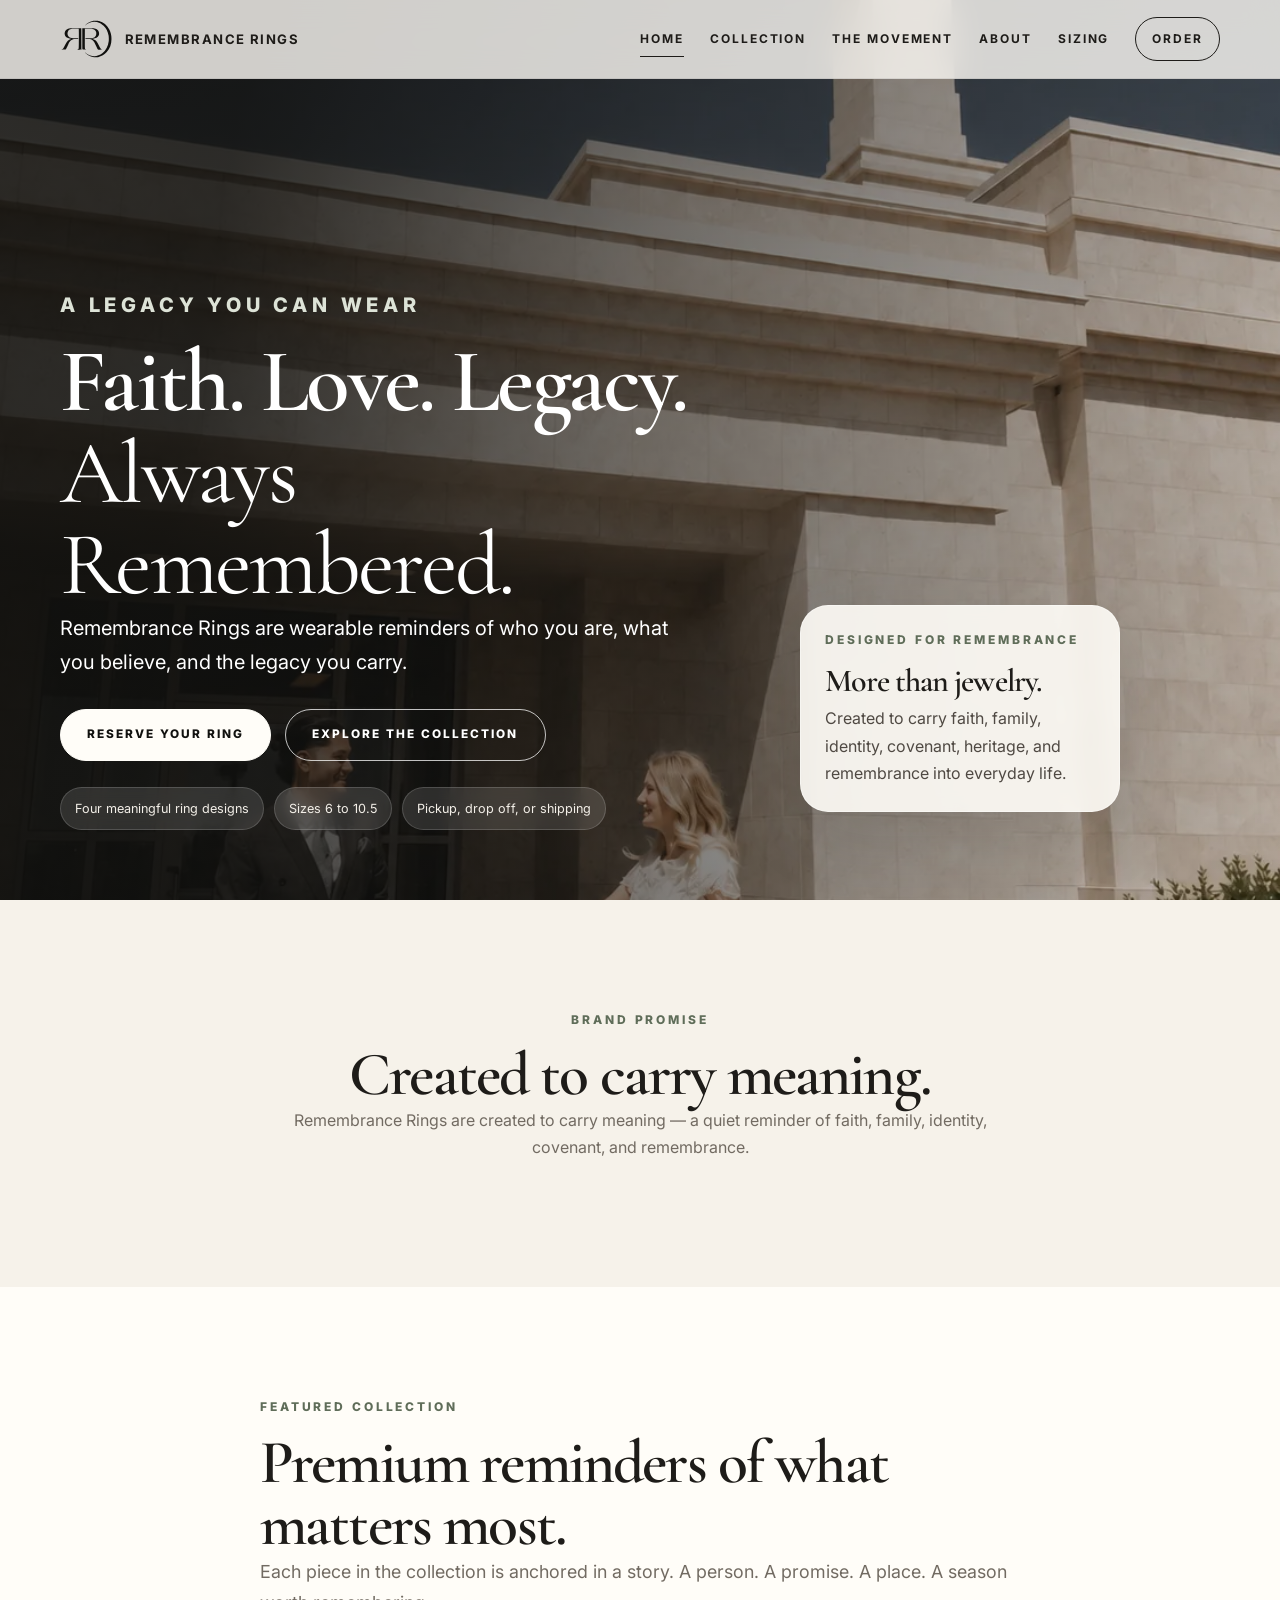
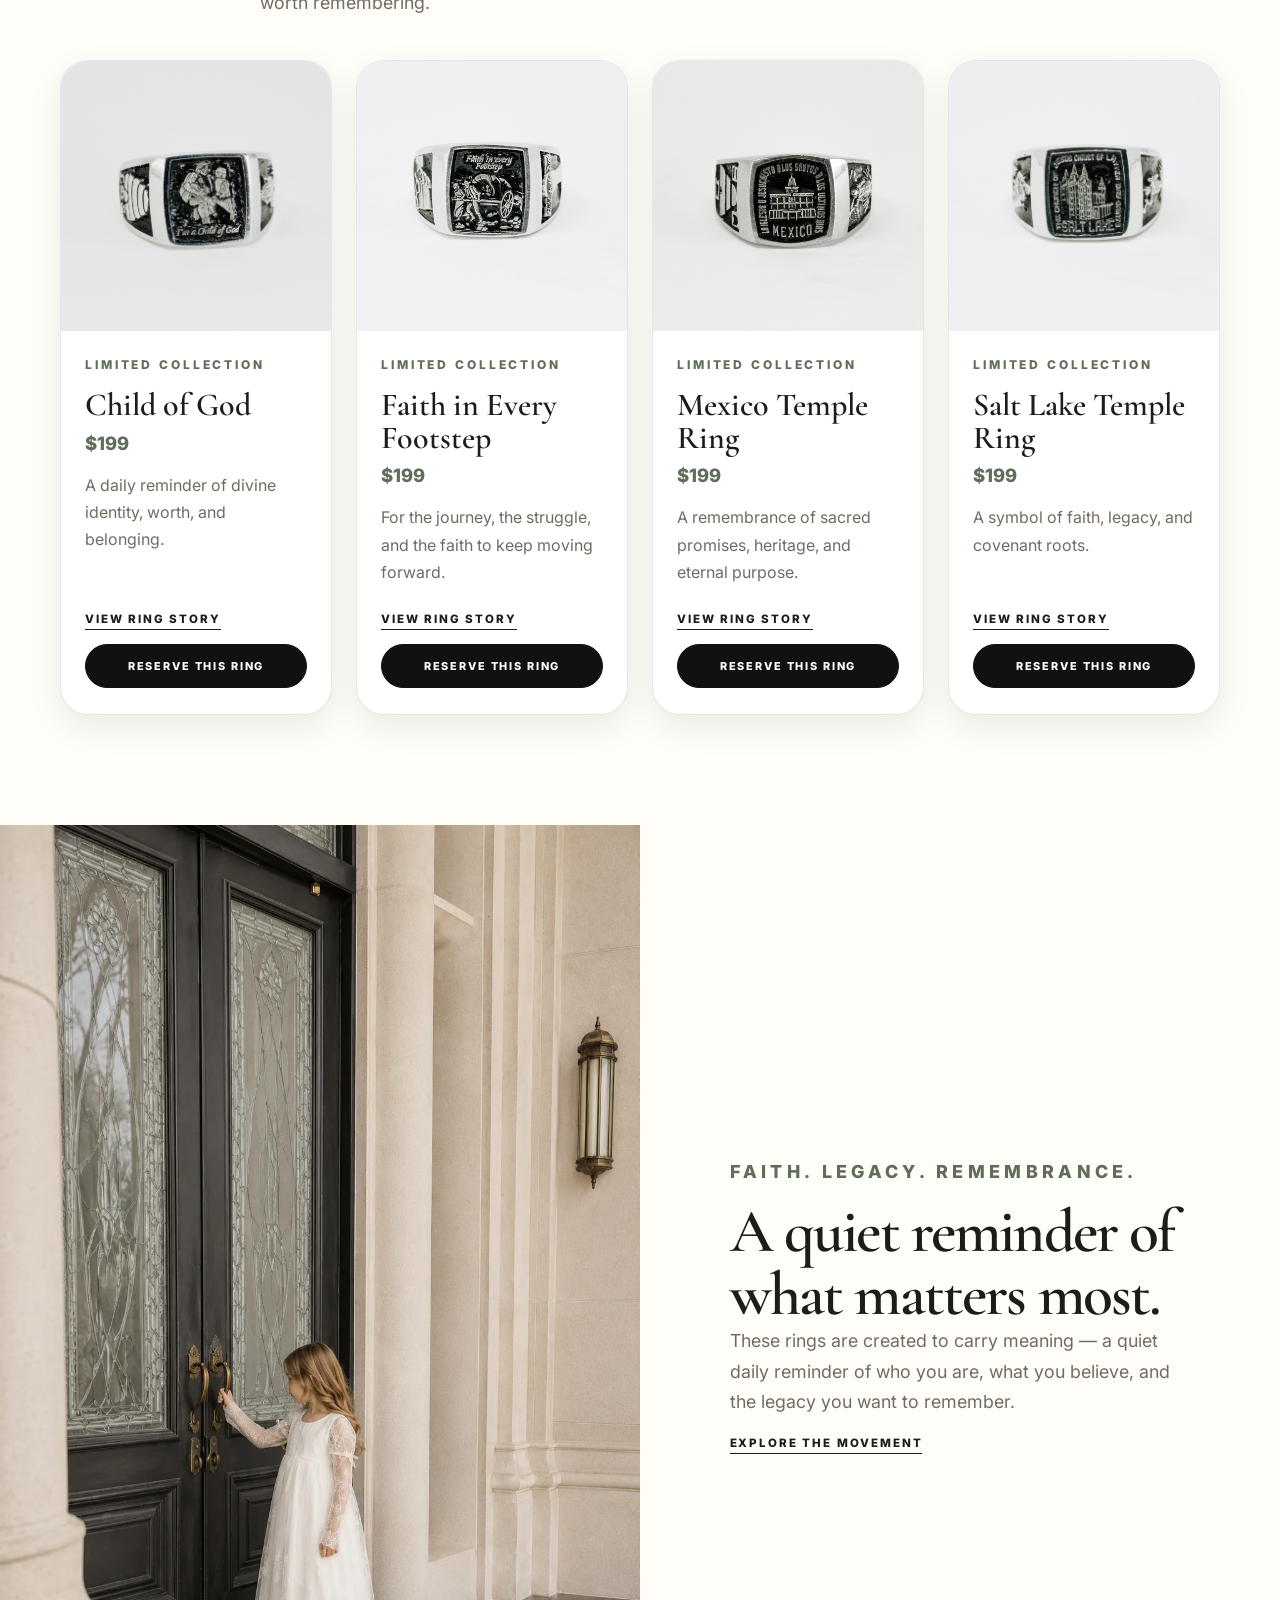
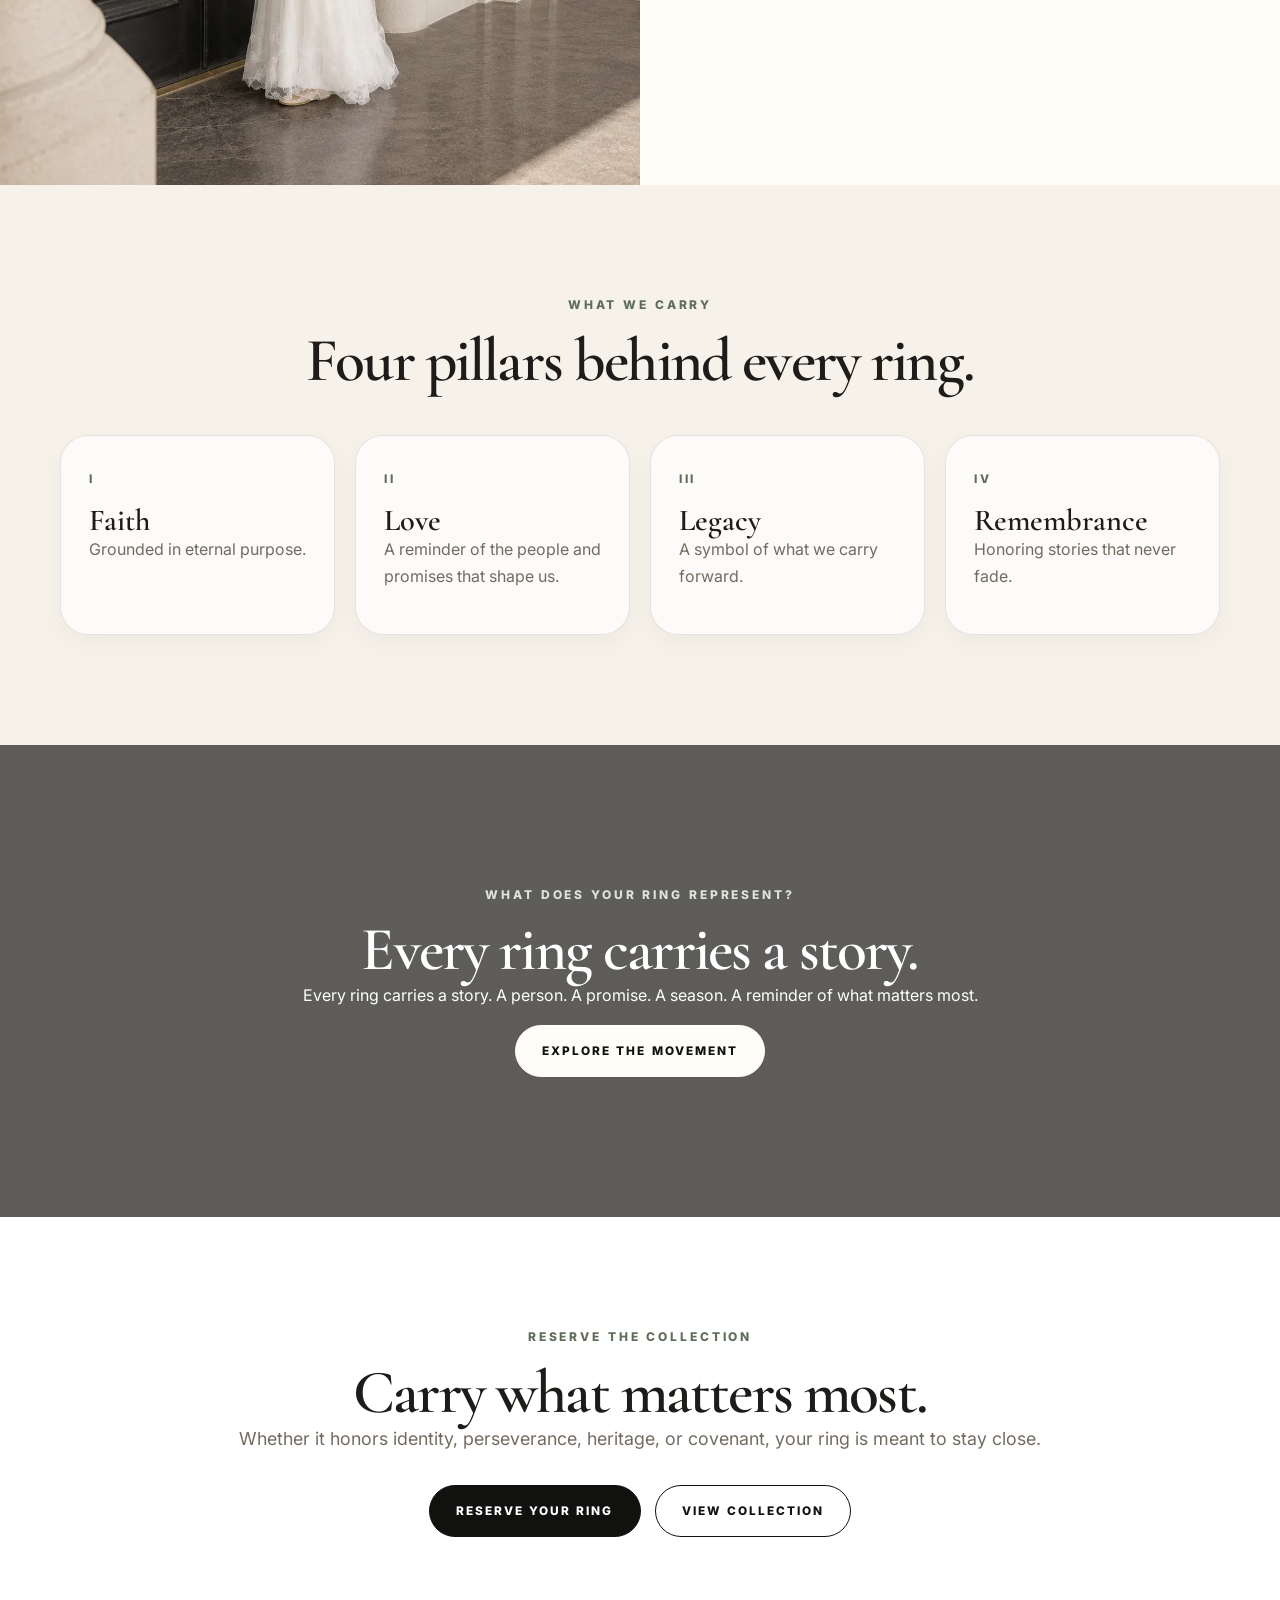
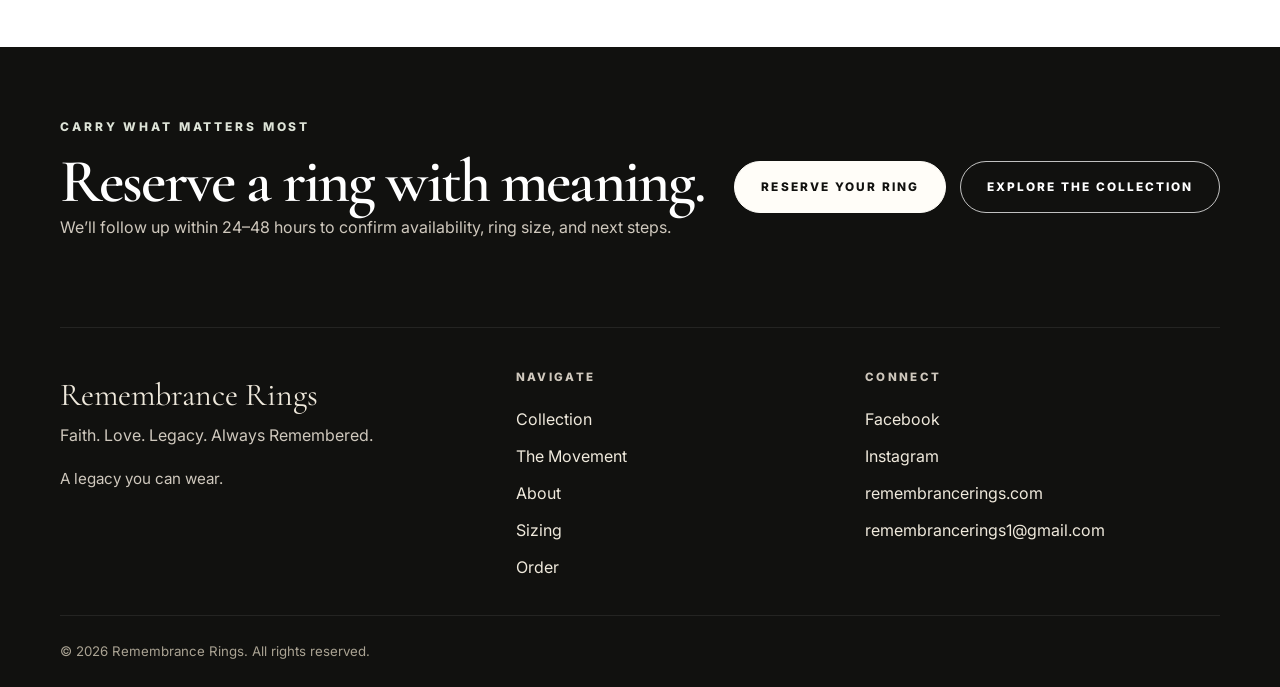
==== commit dcfa28dd: "Update logo and optimize website" ====
--- a/index.html
+++ b/index.html
@@ -16,6 +16,9 @@
   <meta name="twitter:title" content="Remembrance Rings | Faith. Love. Legacy. Always Remembered.">
   <meta name="twitter:description" content="Premium faith-centered rings created as daily reminders of identity, legacy, remembrance, and what matters most.">
   <meta name="twitter:image" content="https://remembrancerings.com/assets/photos/social-preview/remembrance-rings-preview.png">
+  <link rel="icon" href="favicon.svg" type="image/svg+xml">
+  <link rel="icon" href="favicon.ico" sizes="32x32">
+  <link rel="apple-touch-icon" href="apple-touch-icon.png">
   <link rel="preconnect" href="https://fonts.googleapis.com">
   <link rel="preconnect" href="https://fonts.gstatic.com" crossorigin>
   <link href="https://fonts.googleapis.com/css2?family=Cormorant+Garamond:wght@400;500;600;700&family=Inter:wght@300;400;500;600;700;800&display=swap" rel="stylesheet">
@@ -26,7 +29,7 @@
   <a class="skip-link" href="#main">Skip to content</a>
   <div class="container nav-shell">
     <a class="brand" href="index.html" aria-label="Remembrance Rings home">
-      <span class="brand-mark">RR</span>
+      <img class="brand-mark-logo" src="assets/logo/rr-monogram-black.svg" alt="" width="53" height="40">
       <span class="brand-word">Remembrance Rings</span>
     </a>
     <button class="menu-toggle" type="button" aria-label="Open menu" aria-expanded="false" data-menu-toggle>
@@ -44,7 +47,7 @@
 </header>
 <main id="main">
   <section class="hero hero-home">
-    <div class="hero-media"><img src="assets/photos/hero/remembrance-rings-hero-temple-couple-01.png" alt="A couple outside the temple, reflecting the faith, love, and legacy behind Remembrance Rings"></div>
+    <div class="hero-media"><img src="assets/photos/hero/remembrance-rings-hero-temple-couple-01.webp" alt="A couple outside the temple, reflecting the faith, love, and legacy behind Remembrance Rings"></div>
     <div class="hero-overlay"></div>
     <div class="container hero-shell">
       <div class="hero-content reveal is-visible">
@@ -135,7 +138,7 @@
   </section>
 
   <section class="split-section">
-    <div class="split-image"><img src="assets/photos/lifestyle/girl-temple-door-vertical.png" alt="Child in white standing near temple doors"></div>
+    <div class="split-image"><img src="assets/photos/lifestyle/girl-temple-door-vertical.webp" alt="Child in white standing near temple doors"></div>
     <div class="split-copy reveal">
       <p class="eyebrow">Faith. Legacy. Remembrance.</p>
       <h2>A quiet reminder of what matters most.</h2>
--- a/styles.css
+++ b/styles.css
@@ -177,3 +177,30 @@
   .breadcrumbs{flex-wrap:wrap}
   .footer-top-cta{padding:58px 0}.footer-grid{padding-top:32px}
 }
+
+/* --- Product carousel --- */
+.carousel{max-width:980px;margin:0 auto}
+.carousel-stage{position:relative;aspect-ratio:3/2;border-radius:var(--radius-lg);overflow:hidden;background:var(--ivory);box-shadow:var(--shadow-soft)}
+.carousel-stage img[data-carousel-main]{width:100%;height:100%;object-fit:contain;display:block}
+.carousel-arrow{position:absolute;top:50%;transform:translateY(-50%);z-index:2;width:46px;height:46px;border-radius:50%;border:1px solid var(--line);background:rgba(255,253,248,.92);color:var(--ink);font-size:1.6rem;line-height:1;cursor:pointer;display:flex;align-items:center;justify-content:center;transition:background-color .2s ease, transform .2s ease}
+.carousel-arrow:hover{background:#fff;transform:translateY(-50%) scale(1.06)}
+.carousel-arrow:focus-visible{outline:2px solid var(--green);outline-offset:2px}
+.carousel-arrow.prev{left:14px}
+.carousel-arrow.next{right:14px}
+.carousel-count{position:absolute;right:16px;bottom:12px;margin:0;padding:4px 12px;border-radius:999px;background:rgba(17,17,15,.72);color:#fff;font-size:.7rem;font-weight:700;letter-spacing:.12em;text-transform:uppercase}
+.carousel-thumbs{display:flex;gap:12px;margin-top:14px;overflow-x:auto;padding-bottom:4px;scrollbar-width:thin}
+.carousel-thumb{flex:0 0 auto;width:110px;aspect-ratio:3/2;padding:0;border:2px solid transparent;border-radius:var(--radius-md);overflow:hidden;background:var(--ivory);cursor:pointer;opacity:.75;transition:opacity .2s ease, border-color .2s ease}
+.carousel-thumb img{width:100%;height:100%;object-fit:cover}
+.carousel-thumb:hover{opacity:1}
+.carousel-thumb.is-active{opacity:1;border-color:var(--ink)}
+.carousel-thumb:focus-visible{outline:2px solid var(--green);outline-offset:2px;opacity:1}
+@media (max-width:640px){
+  .carousel-arrow{width:42px;height:42px}
+  .carousel-thumb{width:86px}
+}
+@media (prefers-reduced-motion: reduce){
+  .carousel-arrow,.carousel-thumb{transition:none}
+}
+
+/* Brand monogram in header */
+.brand-mark-logo{height:40px;width:auto;display:block}
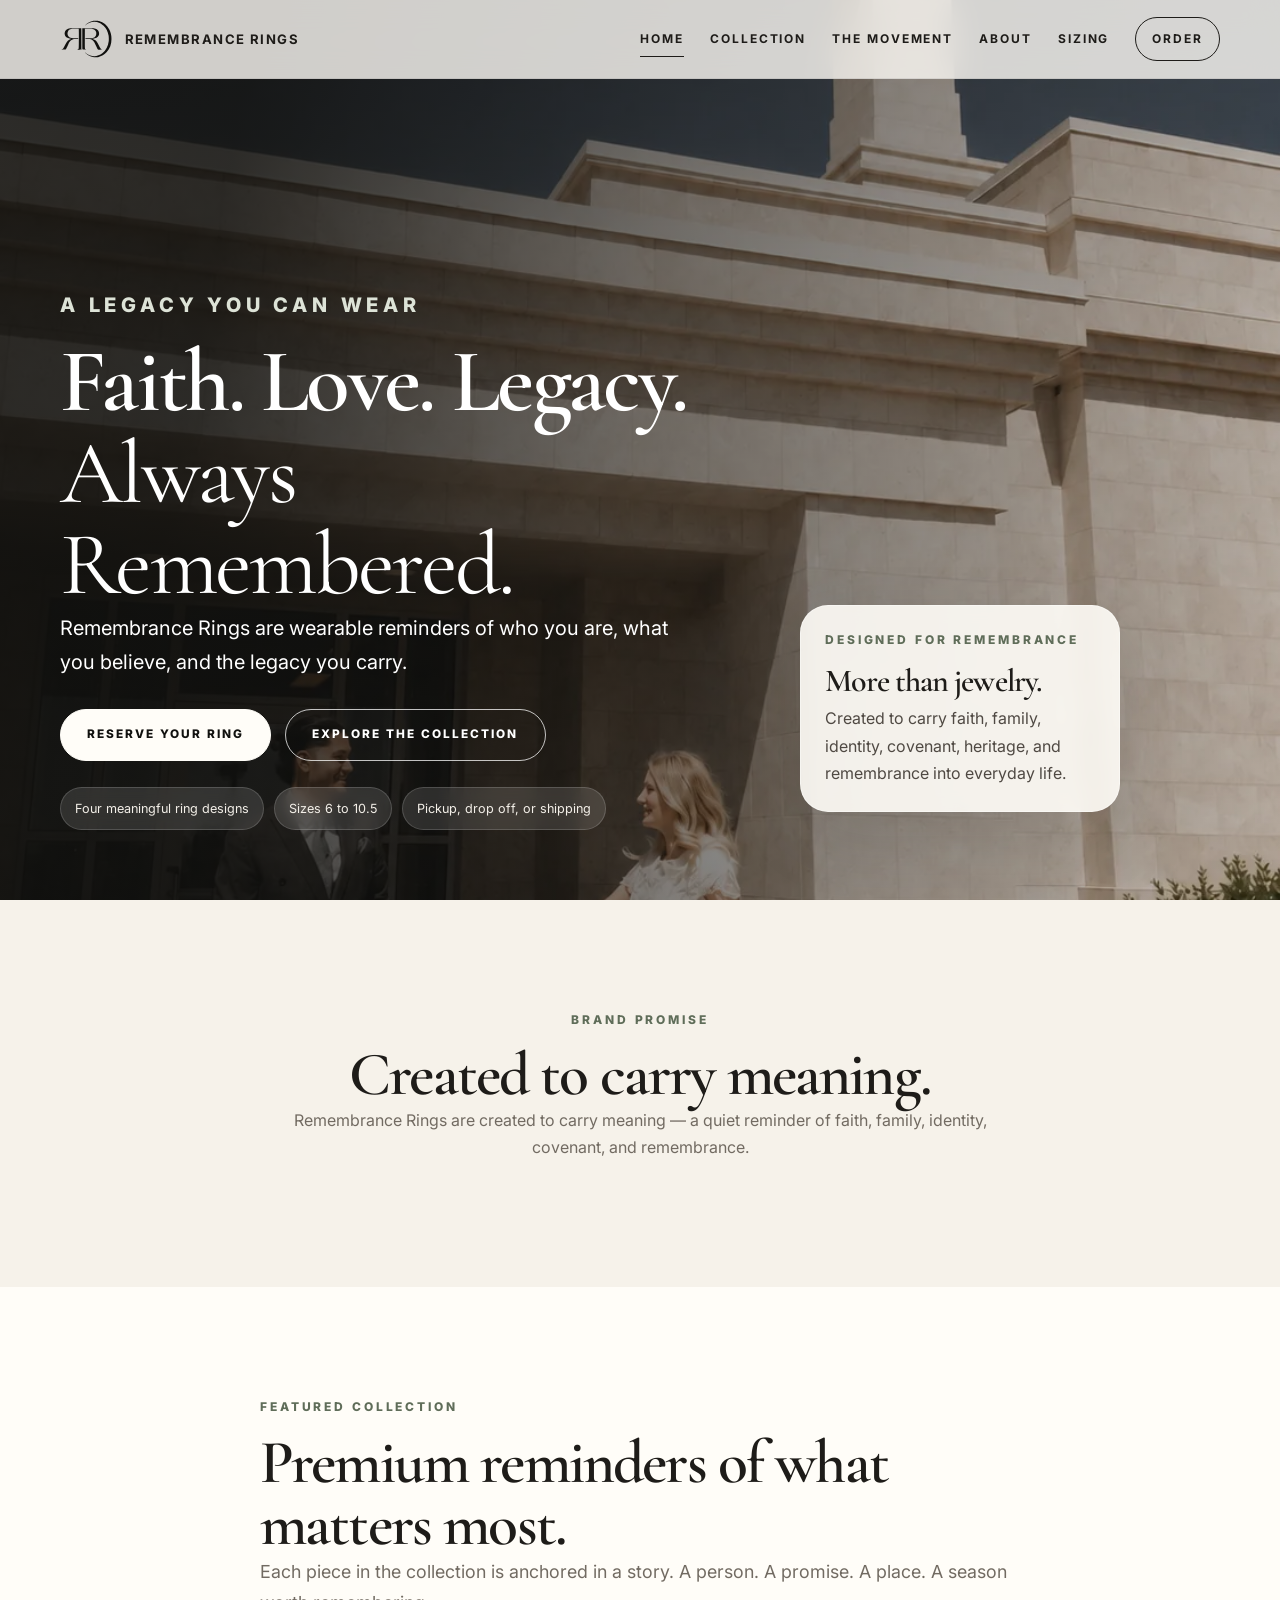
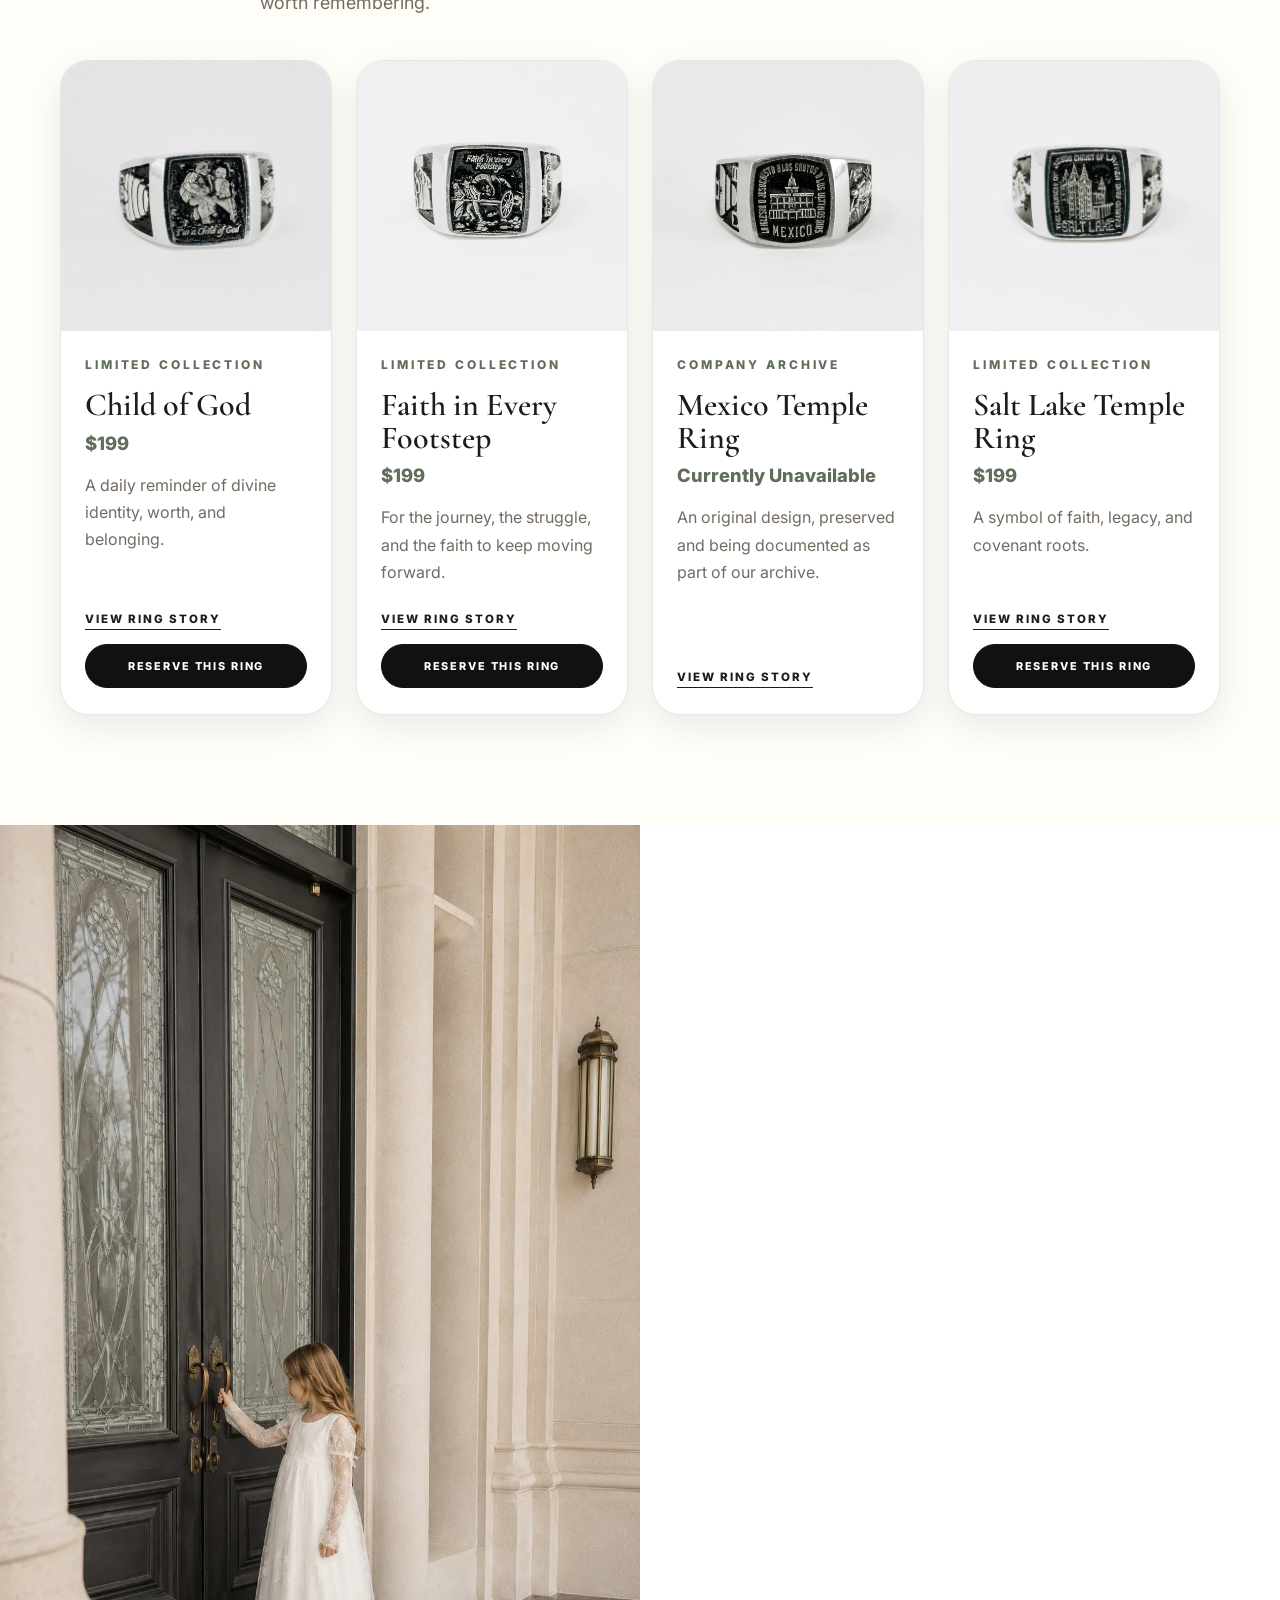
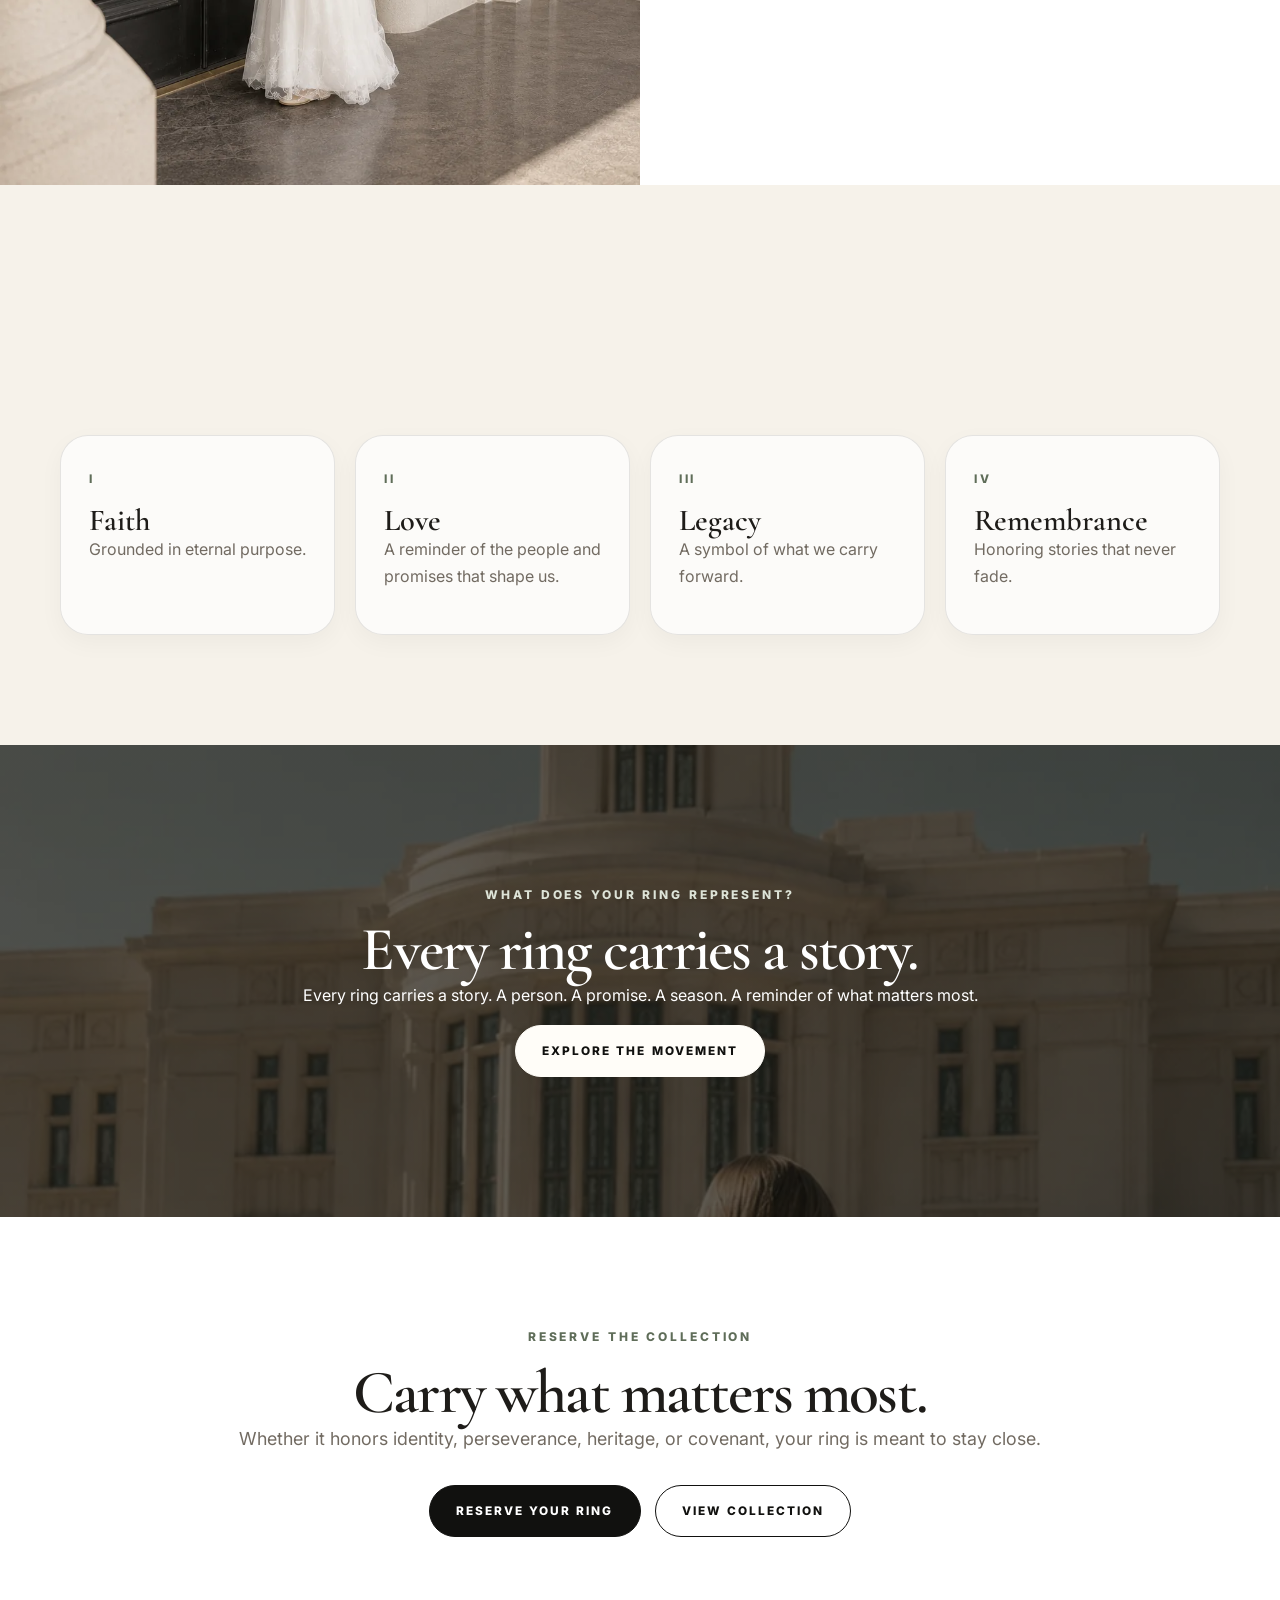
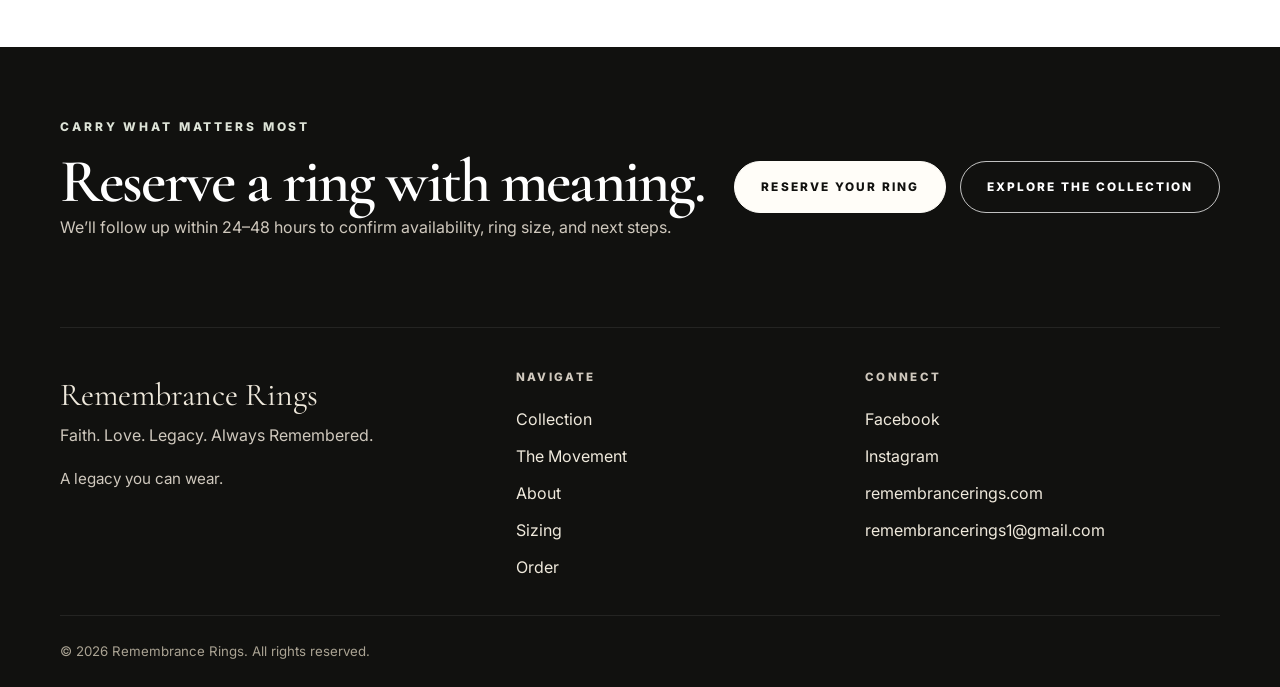
==== commit e744be1e: "Archive original Mexico Temple rings Deploy verified site package.  Remove Mexico Temple from orderi" ====
--- a/index.html
+++ b/index.html
@@ -87,7 +87,7 @@
       <p>Each piece in the collection is anchored in a story. A person. A promise. A place. A season worth remembering.</p>
     </div>
     <div class="container product-grid"><article class="product-card reveal">
-  <a class="product-image" href="rings/child-of-god.html"><img src="assets/photos/products/child-of-god/child-of-god-closeup-front-01.jpeg" alt="Child of God silver signet ring with black recessed engraving" loading="lazy"></a>
+  <a class="product-image" href="rings/child-of-god.html"><img src="assets/photos/products/child-of-god/child-of-god-closeup-front-01.jpeg" alt="Child of God metal signet ring with black recessed engraving" loading="lazy"></a>
   <div class="product-card-body">
     <p class="eyebrow">Limited Collection</p>
     <h3>Child of God</h3>
@@ -99,7 +99,7 @@
     </div>
   </div>
 </article><article class="product-card reveal">
-  <a class="product-image" href="rings/faith-in-every-footstep.html"><img src="assets/photos/products/faith-in-every-footstep/faith-in-every-footstep-closeup-front-01.jpeg" alt="Faith in Every Footstep silver signet ring with black recessed engraving" loading="lazy"></a>
+  <a class="product-image" href="rings/faith-in-every-footstep.html"><img src="assets/photos/products/faith-in-every-footstep/faith-in-every-footstep-closeup-front-01.jpeg" alt="Faith in Every Footstep metal signet ring with black recessed engraving" loading="lazy"></a>
   <div class="product-card-body">
     <p class="eyebrow">Limited Collection</p>
     <h3>Faith in Every Footstep</h3>
@@ -111,19 +111,18 @@
     </div>
   </div>
 </article><article class="product-card reveal">
-  <a class="product-image" href="rings/mexico-temple.html"><img src="assets/photos/products/mexico-temple/mexico-temple-closeup-front-1.jpeg" alt="Mexico Temple Ring silver signet ring with black recessed engraving" loading="lazy"></a>
-  <div class="product-card-body">
-    <p class="eyebrow">Limited Collection</p>
+  <a class="product-image" href="rings/mexico-temple.html"><img src="assets/photos/products/mexico-temple/mexico-temple-closeup-front-1.jpeg" alt="Mexico Temple Ring metal signet ring with black recessed engraving" loading="lazy"></a>
+  <div class="product-card-body">
+    <p class="eyebrow">Company Archive</p>
     <h3>Mexico Temple Ring</h3>
-    <p class="price">$199</p>
-    <p>A remembrance of sacred promises, heritage, and eternal purpose.</p>
+    <p class="price">Currently Unavailable</p>
+    <p>An original design, preserved and being documented as part of our archive.</p>
     <div class="card-actions">
       <a class="text-link" href="rings/mexico-temple.html">View Ring Story</a>
-      <a class="button small dark" href="order.html?ring=mexico-temple">Reserve This Ring</a>
     </div>
   </div>
 </article><article class="product-card reveal">
-  <a class="product-image" href="rings/salt-lake-temple.html"><img src="assets/photos/products/salt-lake-temple/salt-lake-temple-closeup-front-2.jpeg" alt="Salt Lake Temple Ring silver signet ring with black recessed engraving" loading="lazy"></a>
+  <a class="product-image" href="rings/salt-lake-temple.html"><img src="assets/photos/products/salt-lake-temple/salt-lake-temple-closeup-front-2.jpeg" alt="Salt Lake Temple Ring metal signet ring with black recessed engraving" loading="lazy"></a>
   <div class="product-card-body">
     <p class="eyebrow">Limited Collection</p>
     <h3>Salt Lake Temple Ring</h3>
--- a/styles.css
+++ b/styles.css
@@ -98,12 +98,12 @@
 .value-grid article{background:rgba(255,255,255,.7);border:1px solid var(--line);border-radius:28px;padding:28px;box-shadow:0 8px 24px rgba(16,16,15,.04)}
 .value-grid span,.story-stack span{display:inline-block;margin-bottom:16px;font-size:.74rem;letter-spacing:.22em;font-weight:800;color:var(--green)}
 .value-grid ul,.order-side-card ul{margin:0;padding-left:1.15rem;color:var(--gray)}
-.movement-preview{padding:140px 0;background:linear-gradient(rgba(17,17,15,.68),rgba(17,17,15,.68)),url("./assets/photos/lifestyle/girl-temple-fountain-vertical.png") center 36%/cover;color:#fff}
+.movement-preview{padding:140px 0;background:linear-gradient(rgba(17,17,15,.68),rgba(17,17,15,.68)),url("./assets/photos/lifestyle/girl-temple-fountain-vertical.webp") center 36%/cover;color:#fff}
 .movement-preview h2,.movement-preview p{color:#fff}
 .final-cta{background:#fff}
 .page-hero{padding:100px 0 60px}
 .page-hero-soft{background:linear-gradient(180deg,#f9f7f1 0%, var(--ivory) 100%)}
-.movement-hero{background:linear-gradient(rgba(17,17,15,.68),rgba(17,17,15,.68)),url("./assets/photos/lifestyle/girl-temple-door-vertical.png") center 20%/cover;color:#fff}
+.movement-hero{background:linear-gradient(rgba(17,17,15,.68),rgba(17,17,15,.68)),url("./assets/photos/lifestyle/girl-temple-door-vertical.webp") center 20%/cover;color:#fff}
 .movement-hero h1,.movement-hero p{color:#fff}
 .catalog{grid-template-columns:repeat(4,1fr)}
 .collection-support{padding-top:0}
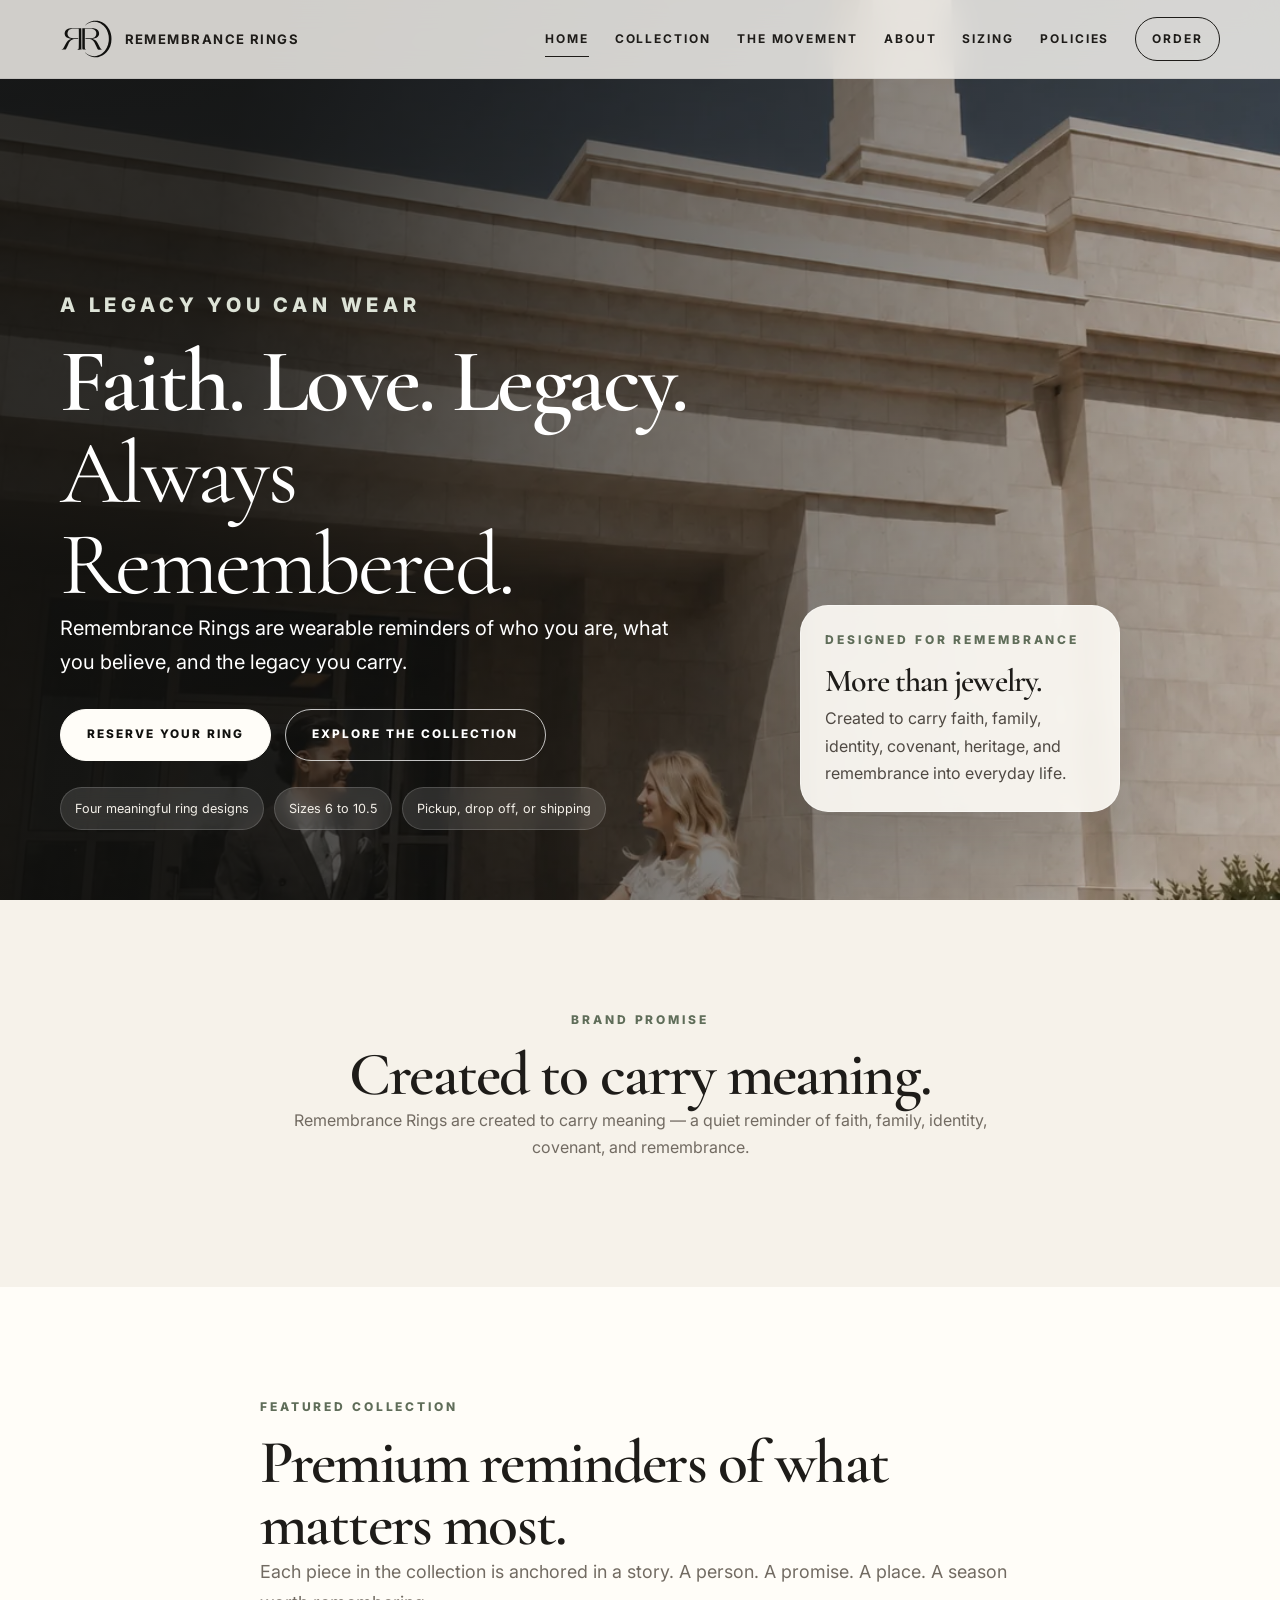
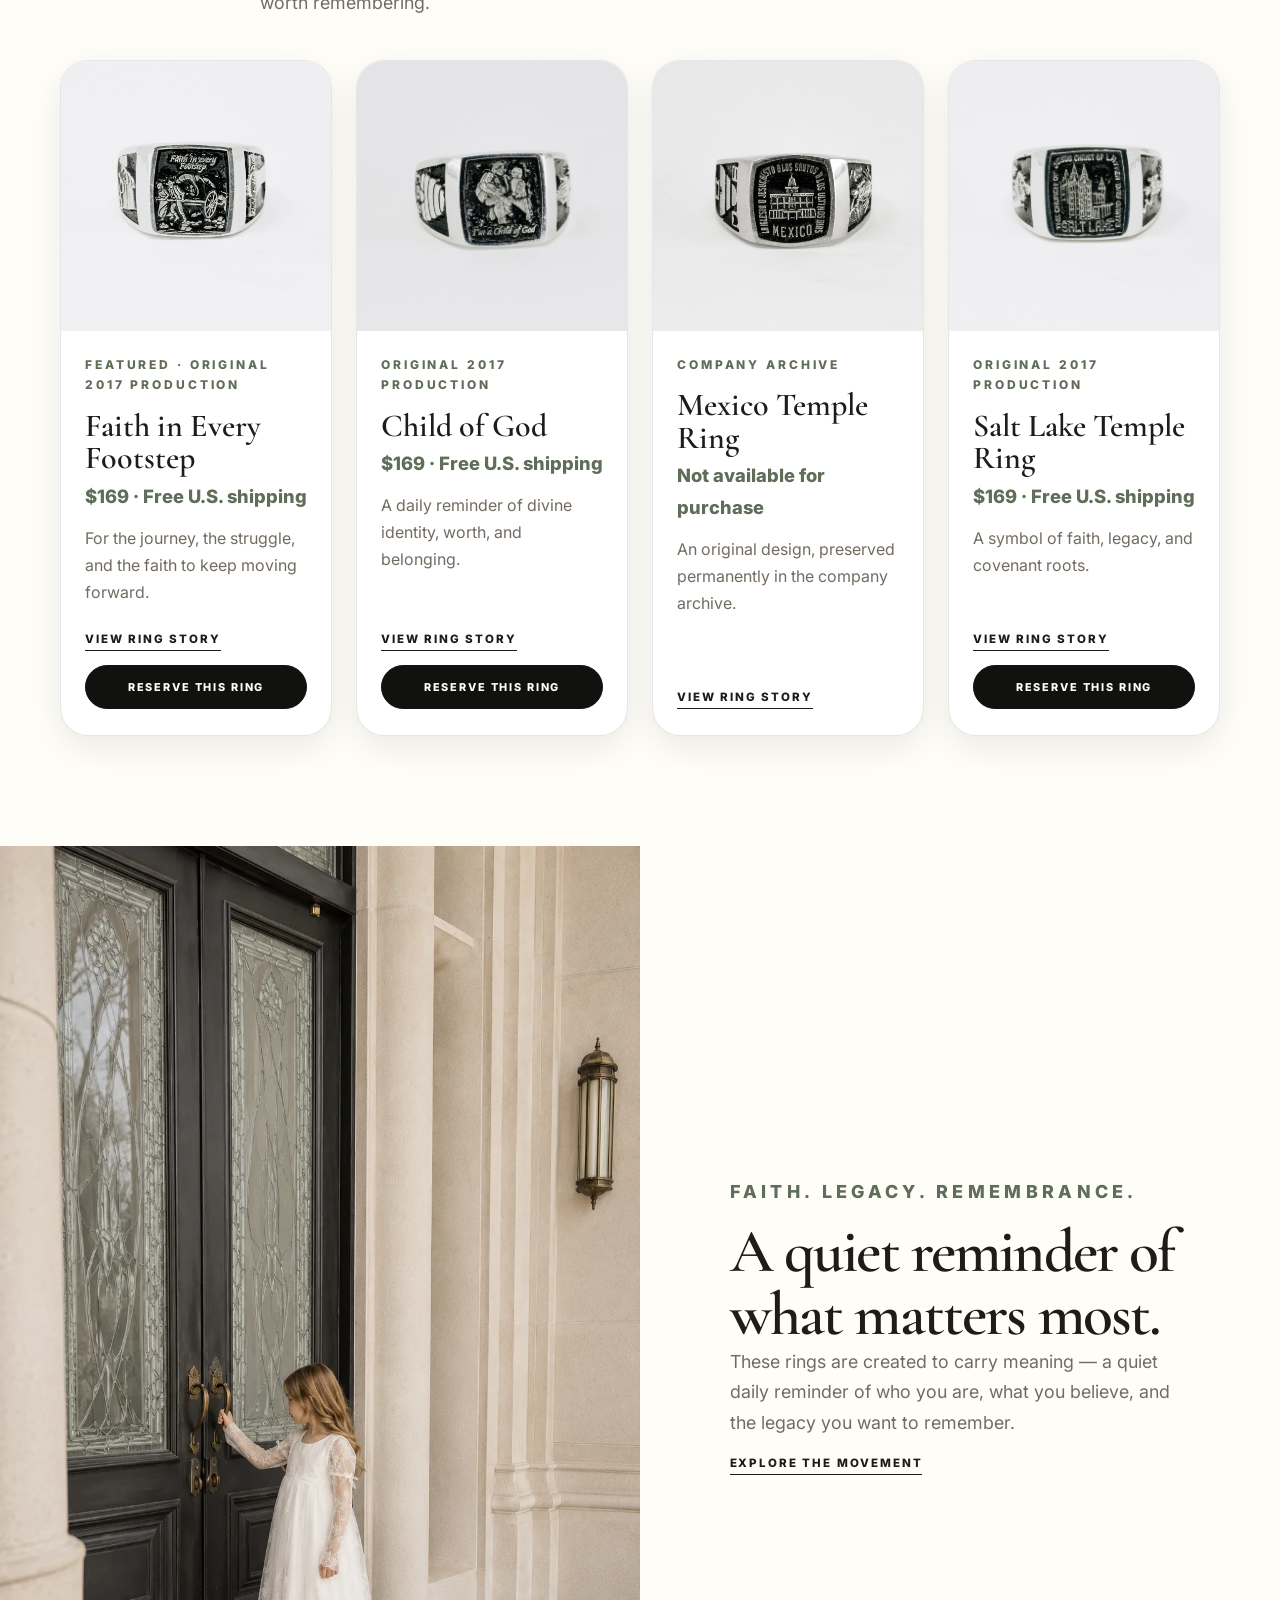
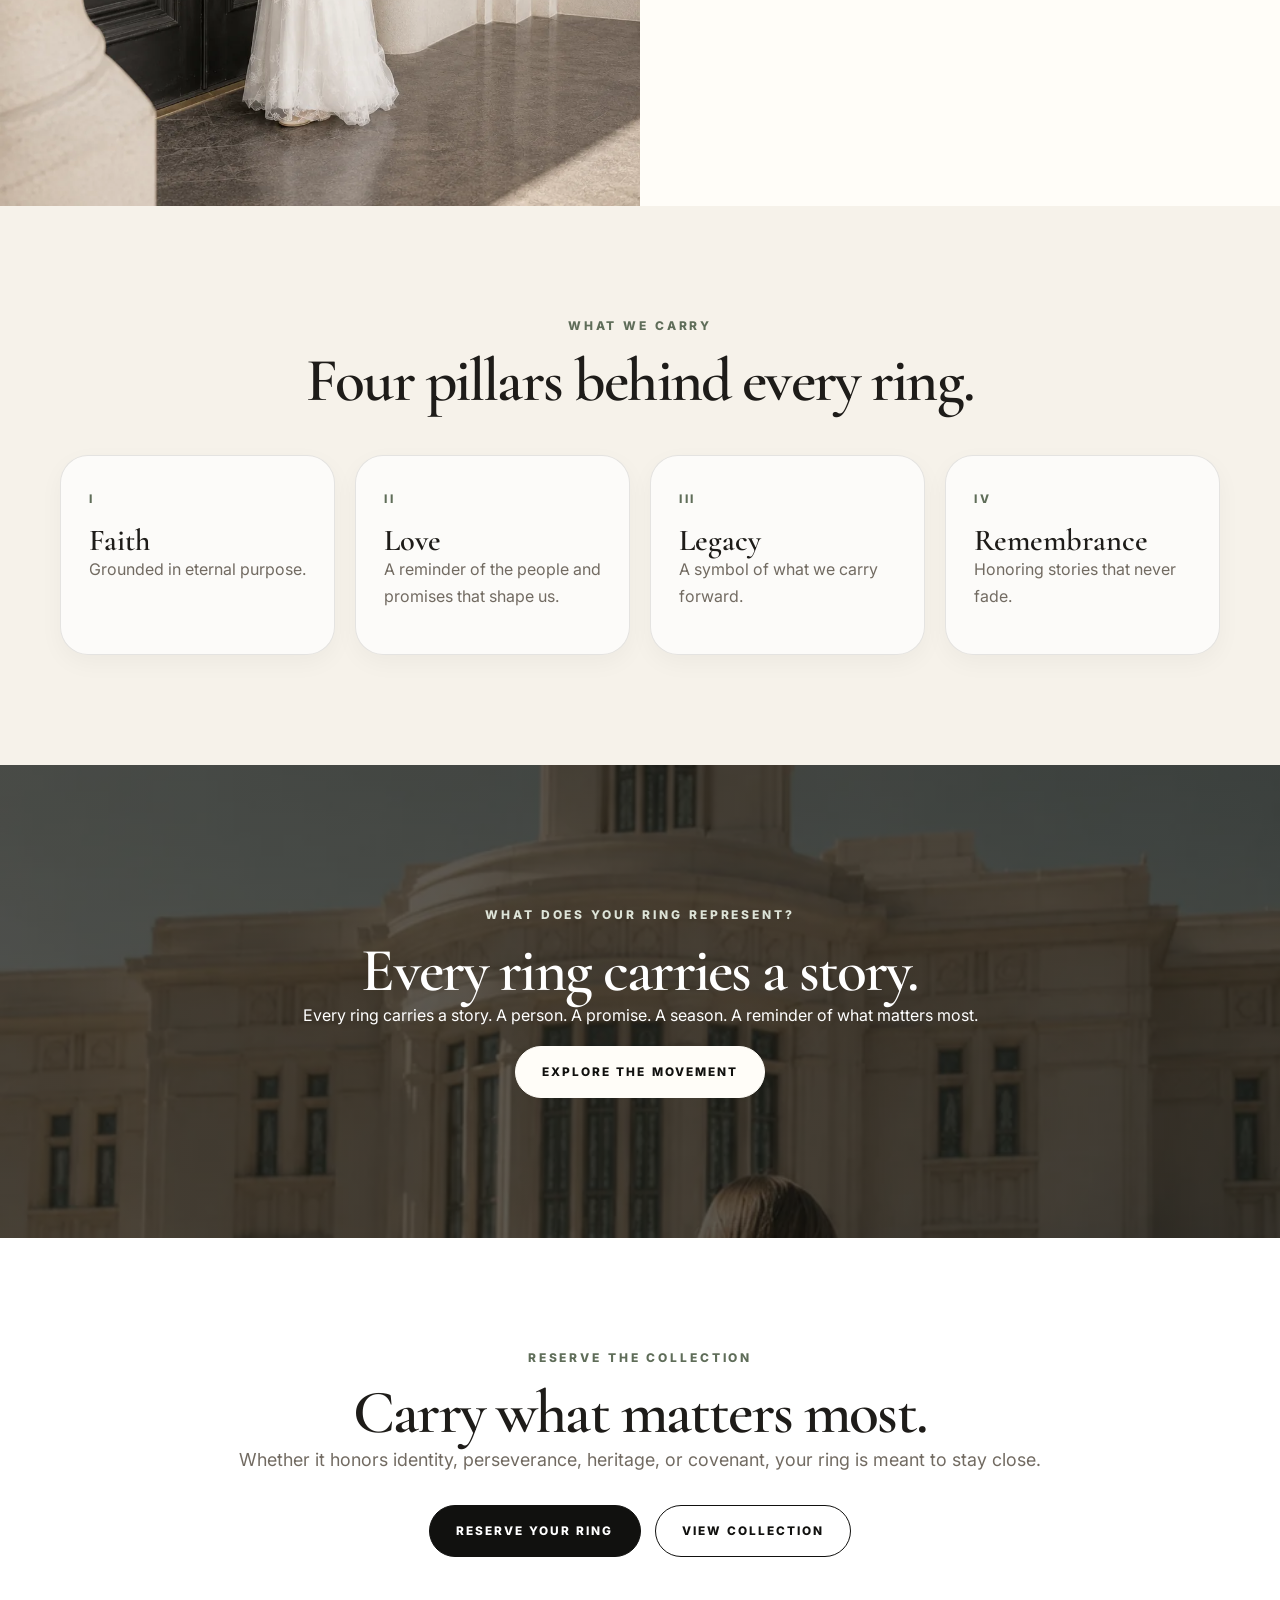
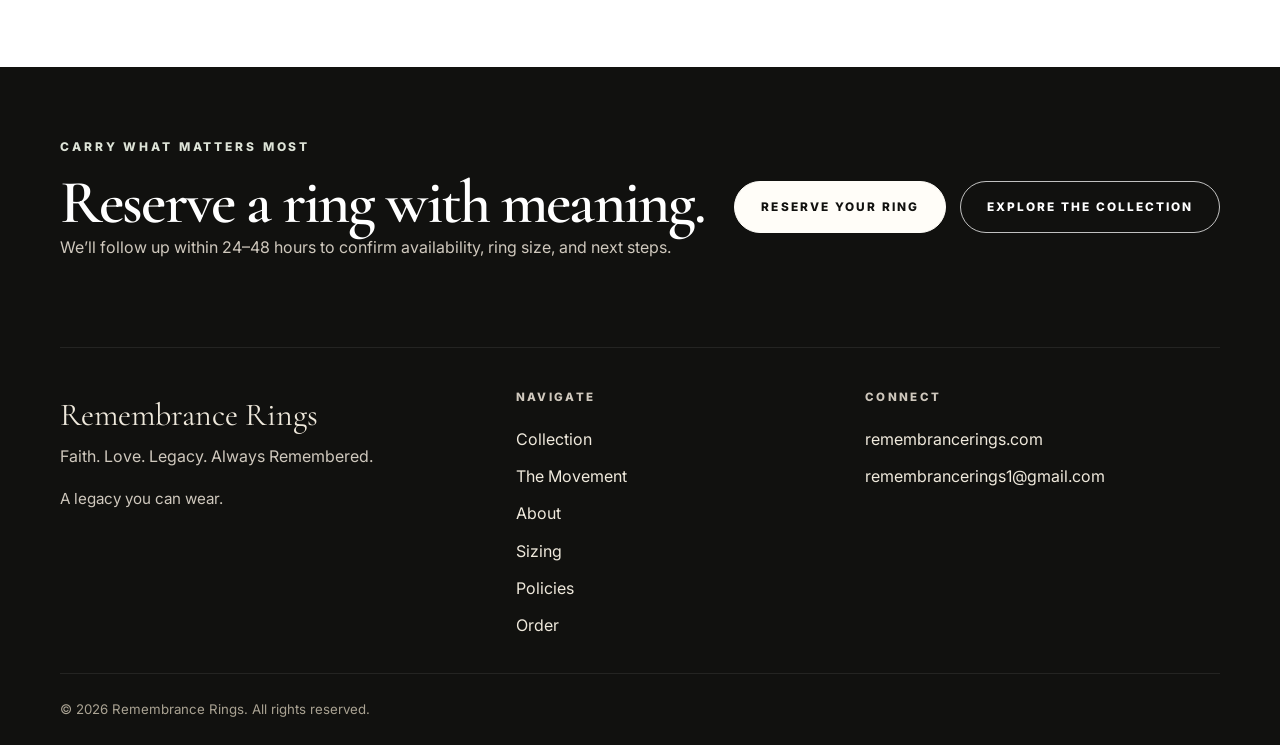
==== commit 1dc36a3d: "Deploy corrected site truth launch Deploy corrected website package with approved copy updates, arch" ====
--- a/index.html
+++ b/index.html
@@ -41,6 +41,7 @@
       <a href="movement.html">The Movement</a>
       <a href="about.html">About</a>
       <a href="sizing.html">Sizing</a>
+      <a href="policies.html">Policies</a>
       <a class="nav-cta" href="order.html">Order</a>
     </nav>
   </div>
@@ -87,11 +88,23 @@
       <p>Each piece in the collection is anchored in a story. A person. A promise. A place. A season worth remembering.</p>
     </div>
     <div class="container product-grid"><article class="product-card reveal">
-  <a class="product-image" href="rings/child-of-god.html"><img src="assets/photos/products/child-of-god/child-of-god-closeup-front-01.jpeg" alt="Child of God metal signet ring with black recessed engraving" loading="lazy"></a>
-  <div class="product-card-body">
-    <p class="eyebrow">Limited Collection</p>
+  <a class="product-image" href="rings/faith-in-every-footstep.html"><img src="assets/photos/products/faith-in-every-footstep/faith-in-every-footstep-closeup-front-01.jpeg" alt="Faith in Every Footstep silver signet ring with black recessed engraving" loading="lazy"></a>
+  <div class="product-card-body">
+    <p class="eyebrow">Featured &middot; Original 2017 Production</p>
+    <h3>Faith in Every Footstep</h3>
+    <p class="price">$169 &middot; Free U.S. shipping</p>
+    <p>For the journey, the struggle, and the faith to keep moving forward.</p>
+    <div class="card-actions">
+      <a class="text-link" href="rings/faith-in-every-footstep.html">View Ring Story</a>
+      <a class="button small dark" href="order.html?ring=faith-in-every-footstep">Reserve This Ring</a>
+    </div>
+  </div>
+</article><article class="product-card reveal">
+  <a class="product-image" href="rings/child-of-god.html"><img src="assets/photos/products/child-of-god/child-of-god-closeup-front-01.jpeg" alt="Child of God silver signet ring with black recessed engraving" loading="lazy"></a>
+  <div class="product-card-body">
+    <p class="eyebrow">Original 2017 Production</p>
     <h3>Child of God</h3>
-    <p class="price">$199</p>
+    <p class="price">$169 &middot; Free U.S. shipping</p>
     <p>A daily reminder of divine identity, worth, and belonging.</p>
     <div class="card-actions">
       <a class="text-link" href="rings/child-of-god.html">View Ring Story</a>
@@ -99,34 +112,22 @@
     </div>
   </div>
 </article><article class="product-card reveal">
-  <a class="product-image" href="rings/faith-in-every-footstep.html"><img src="assets/photos/products/faith-in-every-footstep/faith-in-every-footstep-closeup-front-01.jpeg" alt="Faith in Every Footstep metal signet ring with black recessed engraving" loading="lazy"></a>
-  <div class="product-card-body">
-    <p class="eyebrow">Limited Collection</p>
-    <h3>Faith in Every Footstep</h3>
-    <p class="price">$199</p>
-    <p>For the journey, the struggle, and the faith to keep moving forward.</p>
-    <div class="card-actions">
-      <a class="text-link" href="rings/faith-in-every-footstep.html">View Ring Story</a>
-      <a class="button small dark" href="order.html?ring=faith-in-every-footstep">Reserve This Ring</a>
-    </div>
-  </div>
-</article><article class="product-card reveal">
-  <a class="product-image" href="rings/mexico-temple.html"><img src="assets/photos/products/mexico-temple/mexico-temple-closeup-front-1.jpeg" alt="Mexico Temple Ring metal signet ring with black recessed engraving" loading="lazy"></a>
+  <a class="product-image" href="rings/mexico-temple.html"><img src="assets/photos/products/mexico-temple/mexico-temple-closeup-front-1.jpeg" alt="Mexico Temple Ring silver signet ring with black recessed engraving" loading="lazy"></a>
   <div class="product-card-body">
     <p class="eyebrow">Company Archive</p>
     <h3>Mexico Temple Ring</h3>
-    <p class="price">Currently Unavailable</p>
-    <p>An original design, preserved and being documented as part of our archive.</p>
+    <p class="price">Not available for purchase</p>
+    <p>An original design, preserved permanently in the company archive.</p>
     <div class="card-actions">
       <a class="text-link" href="rings/mexico-temple.html">View Ring Story</a>
     </div>
   </div>
 </article><article class="product-card reveal">
-  <a class="product-image" href="rings/salt-lake-temple.html"><img src="assets/photos/products/salt-lake-temple/salt-lake-temple-closeup-front-2.jpeg" alt="Salt Lake Temple Ring metal signet ring with black recessed engraving" loading="lazy"></a>
-  <div class="product-card-body">
-    <p class="eyebrow">Limited Collection</p>
+  <a class="product-image" href="rings/salt-lake-temple.html"><img src="assets/photos/products/salt-lake-temple/salt-lake-temple-closeup-front-2.jpeg" alt="Salt Lake Temple Ring silver signet ring with black recessed engraving" loading="lazy"></a>
+  <div class="product-card-body">
+    <p class="eyebrow">Original 2017 Production</p>
     <h3>Salt Lake Temple Ring</h3>
-    <p class="price">$199</p>
+    <p class="price">$169 &middot; Free U.S. shipping</p>
     <p>A symbol of faith, legacy, and covenant roots.</p>
     <div class="card-actions">
       <a class="text-link" href="rings/salt-lake-temple.html">View Ring Story</a>
@@ -201,12 +202,11 @@
       <a href="movement.html">The Movement</a>
       <a href="about.html">About</a>
       <a href="sizing.html">Sizing</a>
+      <a href="policies.html">Policies</a>
       <a href="order.html">Order</a>
     </div>
     <div class="footer-links">
       <span class="footer-label">Connect</span>
-      <a href="https://www.facebook.com/remembrancerings" target="_blank" rel="noopener">Facebook</a>
-      <a href="https://www.instagram.com/remembrancerings/" target="_blank" rel="noopener">Instagram</a>
       <a href="https://remembrancerings.com" target="_blank" rel="noopener">remembrancerings.com</a>
       <a href="mailto:remembrancerings1@gmail.com">remembrancerings1@gmail.com</a>
     </div>
--- a/styles.css
+++ b/styles.css
@@ -204,3 +204,10 @@
 
 /* Brand monogram in header */
 .brand-mark-logo{height:40px;width:auto;display:block}
+
+/* Site-truth launch additions */
+.price-sub{display:block;font-size:.85rem;font-weight:500;color:var(--gray);letter-spacing:.02em;margin-top:4px}
+.size-line{margin:6px 0;line-height:1.7}
+.size-count{color:var(--green);font-size:.85em;font-weight:600}
+.size-note{margin-top:14px;font-size:.92rem;color:var(--gray)}
+.specs-cols h3{margin-bottom:10px}
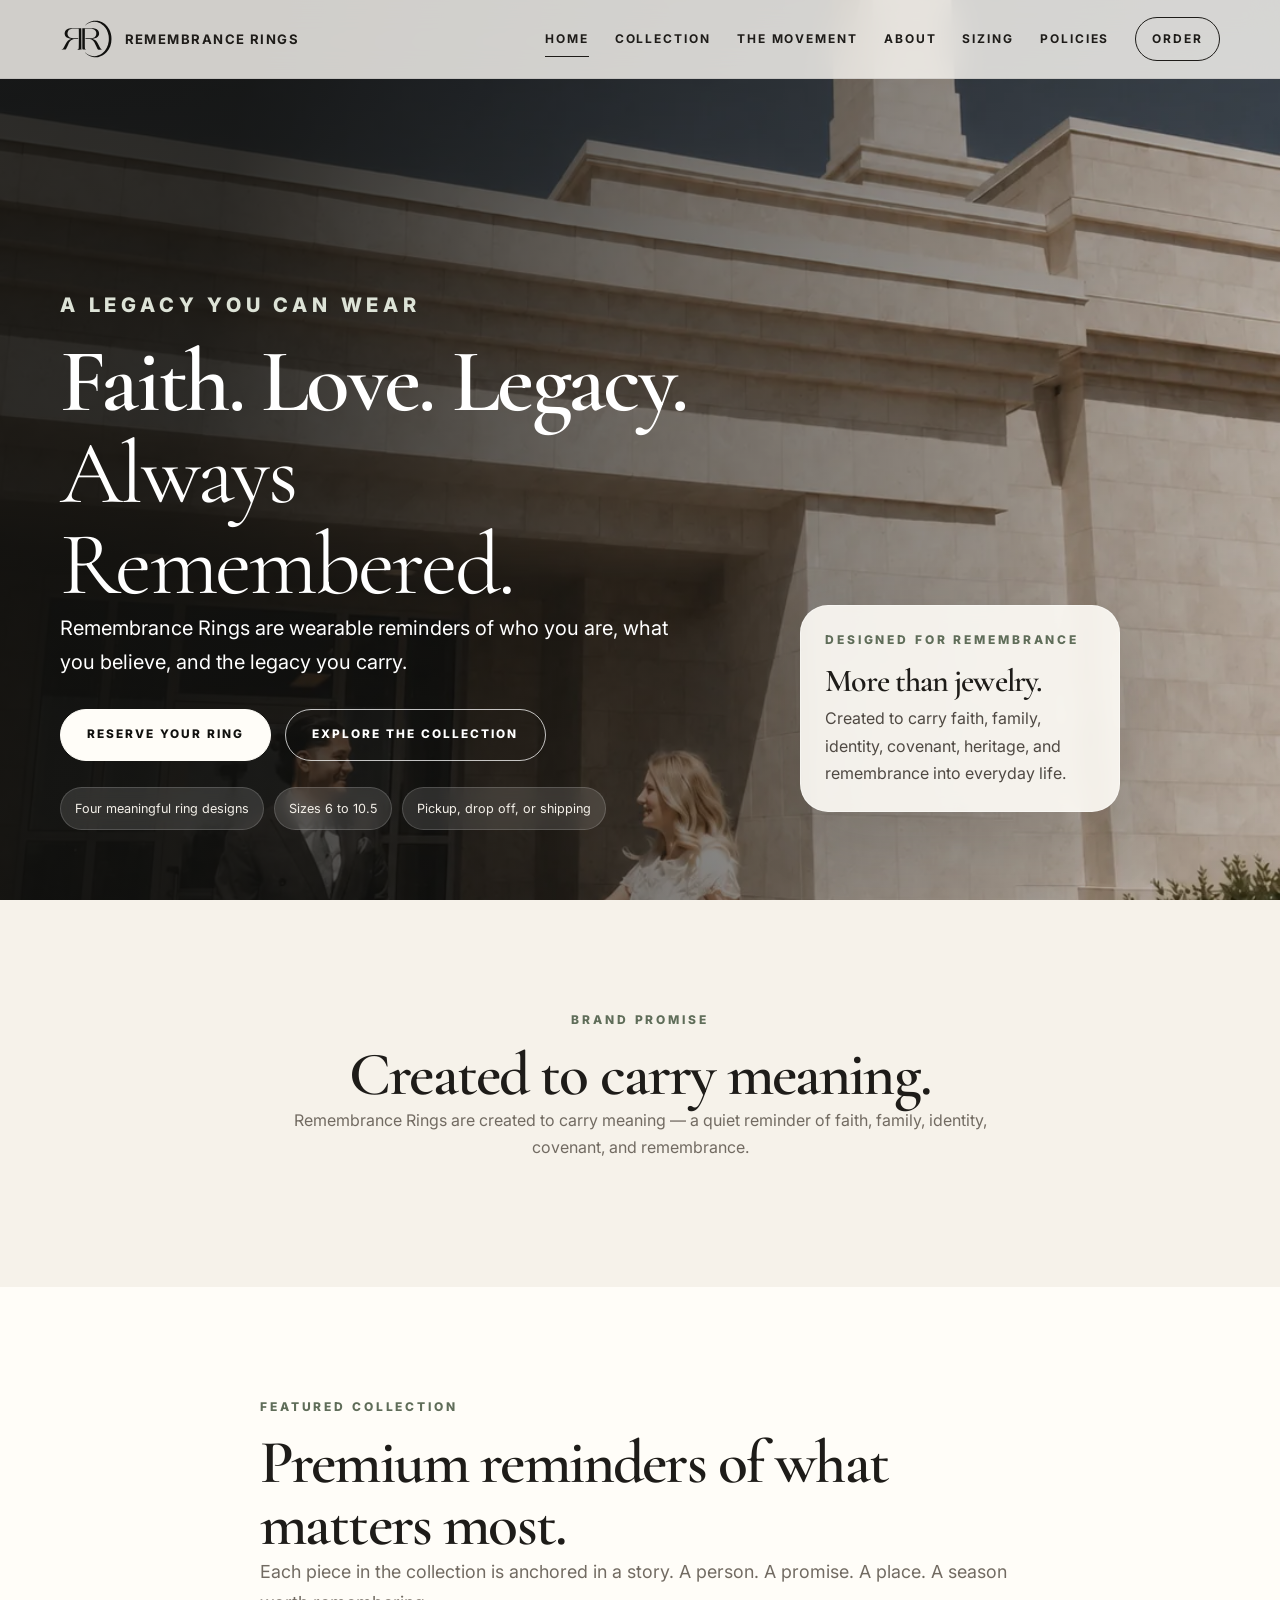
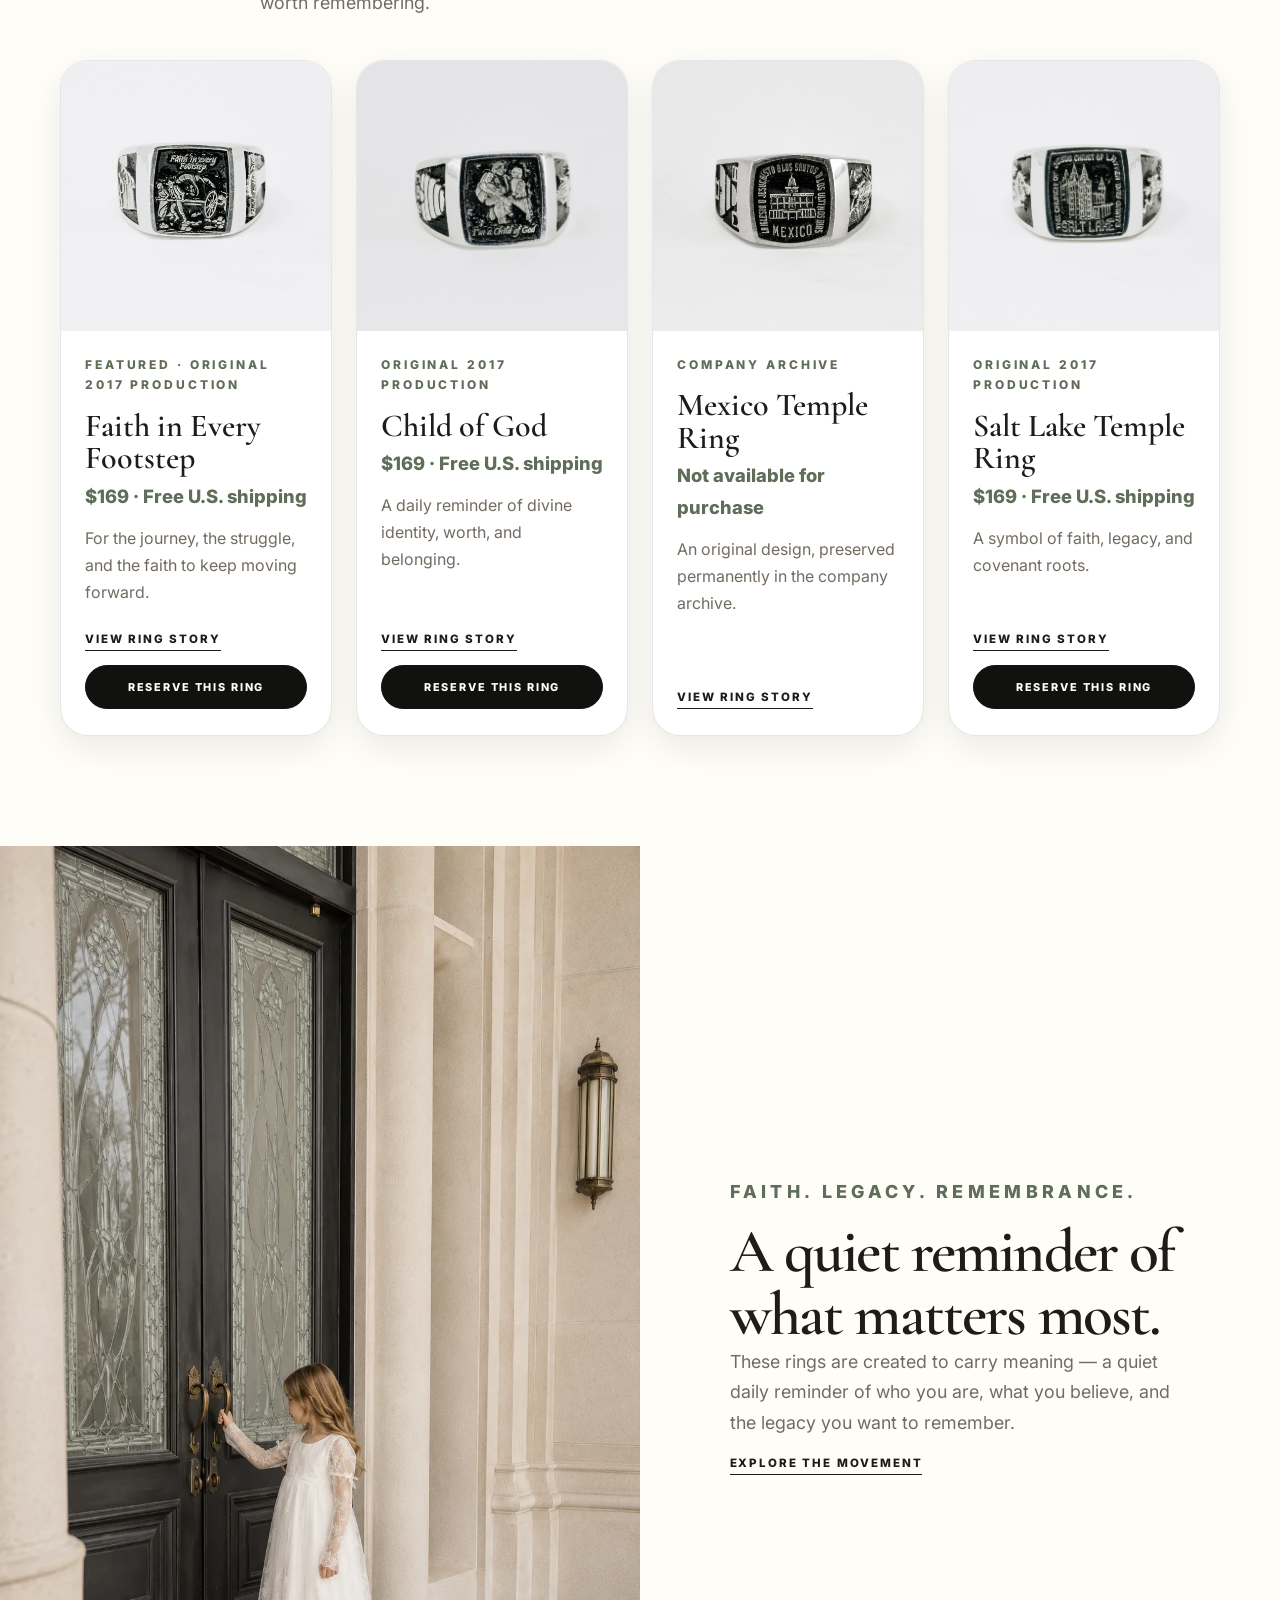
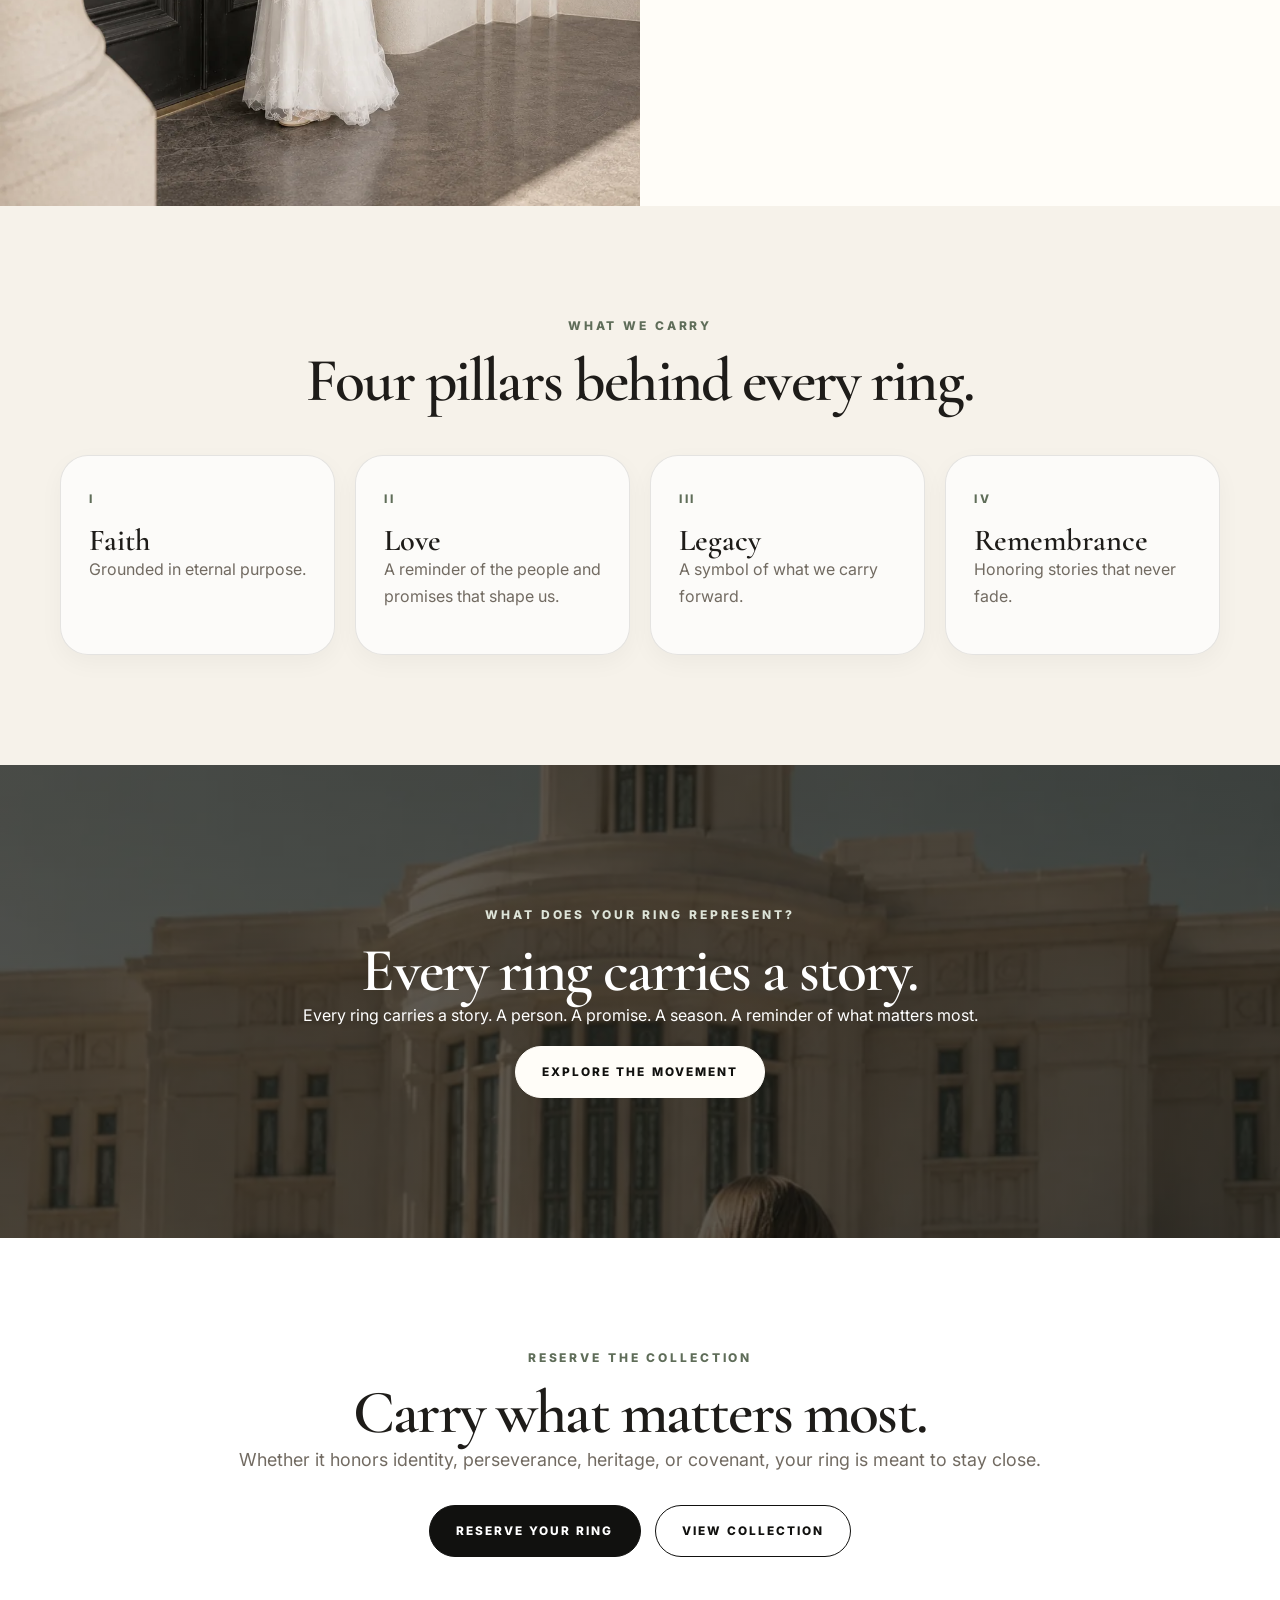
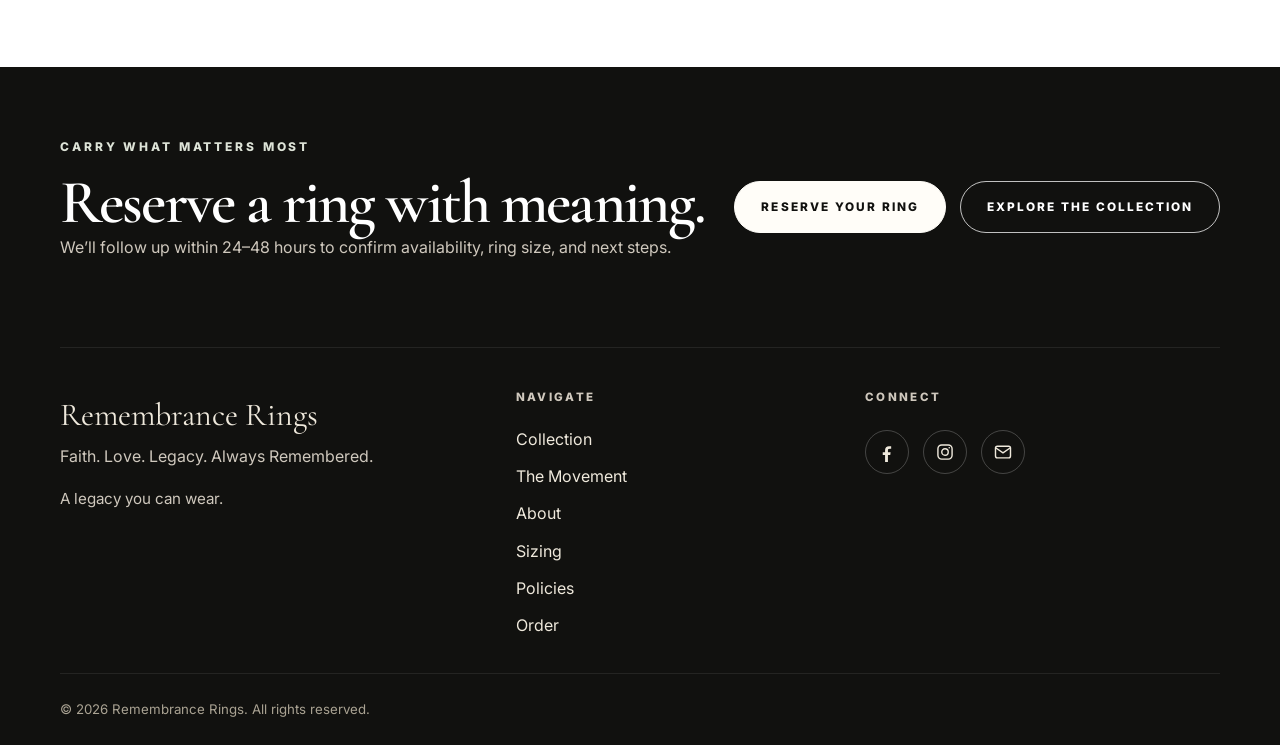
==== commit b7d5a35b: "Release v1.0 - Production Launch Live Web3Forms ordering Confirmed 27-ring inventory Completed Compa" ====
--- a/index.html
+++ b/index.html
@@ -207,8 +207,11 @@
     </div>
     <div class="footer-links">
       <span class="footer-label">Connect</span>
-      <a href="https://remembrancerings.com" target="_blank" rel="noopener">remembrancerings.com</a>
-      <a href="mailto:remembrancerings1@gmail.com">remembrancerings1@gmail.com</a>
+      <div class="footer-social">
+        <a href="https://www.facebook.com/remembrancerings" target="_blank" rel="noopener" aria-label="Remembrance Rings on Facebook"><svg viewBox="0 0 24 24" fill="currentColor" aria-hidden="true" focusable="false"><path d="M15.12 8.05H17V5.1a24.6 24.6 0 0 0-2.74-.14c-2.71 0-4.57 1.66-4.57 4.7v2.59H6.9v3.3h2.79V24h3.44v-8.35h2.78l.42-3.3h-3.2V9.98c0-.95.26-1.6 1.63-1.6z"/></svg></a>
+        <a href="https://www.instagram.com/remembrancerings/" target="_blank" rel="noopener" aria-label="Remembrance Rings on Instagram"><svg viewBox="0 0 24 24" fill="none" stroke="currentColor" stroke-width="1.7" aria-hidden="true" focusable="false"><rect x="3.5" y="3.5" width="17" height="17" rx="4.6"/><circle cx="12" cy="12" r="3.9"/><circle cx="17.1" cy="6.9" r="1" fill="currentColor" stroke="none"/></svg></a>
+        <a href="mailto:remembrancerings1@gmail.com" aria-label="Email Remembrance Rings"><svg viewBox="0 0 24 24" fill="none" stroke="currentColor" stroke-width="1.7" stroke-linecap="round" stroke-linejoin="round" aria-hidden="true" focusable="false"><rect x="3" y="5" width="18" height="14" rx="2.2"/><path d="m4 7.5 8 5.5 8-5.5"/></svg></a>
+      </div>
     </div>
   </div>
   <div class="container footer-bottom">© 2026 Remembrance Rings. All rights reserved.</div>
--- a/styles.css
+++ b/styles.css
@@ -211,3 +211,41 @@
 .size-count{color:var(--green);font-size:.85em;font-weight:600}
 .size-note{margin-top:14px;font-size:.92rem;color:var(--gray)}
 .specs-cols h3{margin-bottom:10px}
+
+/* ---- Inventory size chips (product pages) ------------------------------ */
+.size-chips-host{margin:22px 0 8px}
+.size-chip-row{margin:0 0 16px}
+.size-chip-label{display:block;font-size:.72rem;font-weight:800;letter-spacing:.16em;text-transform:uppercase;color:var(--gray);margin-bottom:9px}
+.size-chips{list-style:none;margin:0;padding:0;display:flex;flex-wrap:wrap;gap:10px}
+.size-chip{display:inline-flex;flex-direction:column;align-items:center;justify-content:center;min-width:64px;min-height:56px;padding:8px 14px;border-radius:16px;border:1px solid var(--warm);background:var(--paper);line-height:1.1}
+.size-chip-size{font-weight:800;font-size:1rem;color:var(--ink)}
+.size-chip-state{margin-top:3px;font-size:.66rem;font-weight:700;letter-spacing:.06em;text-transform:uppercase;color:var(--gray)}
+.size-chip.is-available{border-color:var(--warm)}
+.size-chip.is-available .size-chip-state{color:var(--green)}
+.size-chip.is-low{border-color:var(--green);box-shadow:0 0 0 1px var(--green) inset}
+.size-chip.is-low .size-chip-state{color:var(--green)}
+.size-chip.is-sold-out{background:transparent;border-style:solid;border-color:var(--line);opacity:.6}
+.size-chip.is-sold-out .size-chip-size{text-decoration:line-through;color:var(--gray)}
+.size-chip.is-not-produced{background:transparent;border-style:dashed;border-color:var(--warm);opacity:.55}
+.size-chip.is-not-produced .size-chip-size{color:var(--gray)}
+.size-chip-note{margin-top:6px;font-size:.86rem;color:var(--gray);font-style:italic}
+
+/* ---- Order form: no-silent-loss fallback ------------------------------ */
+.order-fallback{margin-top:20px;padding:20px 22px;border:1px solid var(--warm);border-radius:var(--radius-md);background:#fbf3ee}
+.order-fallback p{margin:0 0 12px;color:var(--ink)}
+.order-fallback .button{margin-bottom:12px}
+.order-fallback-alt{font-size:.9rem;color:var(--gray)}
+.order-fallback a{color:var(--ink)}
+
+/* ---- Footer social icons ---------------------------------------------- */
+.footer-social{display:flex;gap:14px;margin-top:4px}
+.footer-social a{display:inline-flex;align-items:center;justify-content:center;width:44px;height:44px;border-radius:999px;border:1px solid rgba(255,255,255,.22);color:#efe9dc;transition:background-color .2s ease,border-color .2s ease,transform .2s ease}
+.footer-social a svg{width:20px;height:20px;display:block}
+.footer-social a:hover{background:rgba(255,255,255,.12);border-color:rgba(255,255,255,.5);transform:translateY(-2px)}
+.footer-social a:focus-visible{outline:2px solid #efe9dc;outline-offset:3px;background:rgba(255,255,255,.12)}
+.archive-status{margin:2px 0 18px;font-size:.82rem;font-weight:700;letter-spacing:.08em;text-transform:uppercase;color:var(--gray)}
+.product-card.is-archive{border:1px dashed var(--warm);background:transparent}
+.product-card.is-archive .price{color:var(--gray);font-weight:700}
+.archive-section .section-heading{margin-bottom:26px}
+.size-chip.is-pending{border-color:var(--warm)}
+.size-chip.is-pending .size-chip-size{color:var(--ink)}
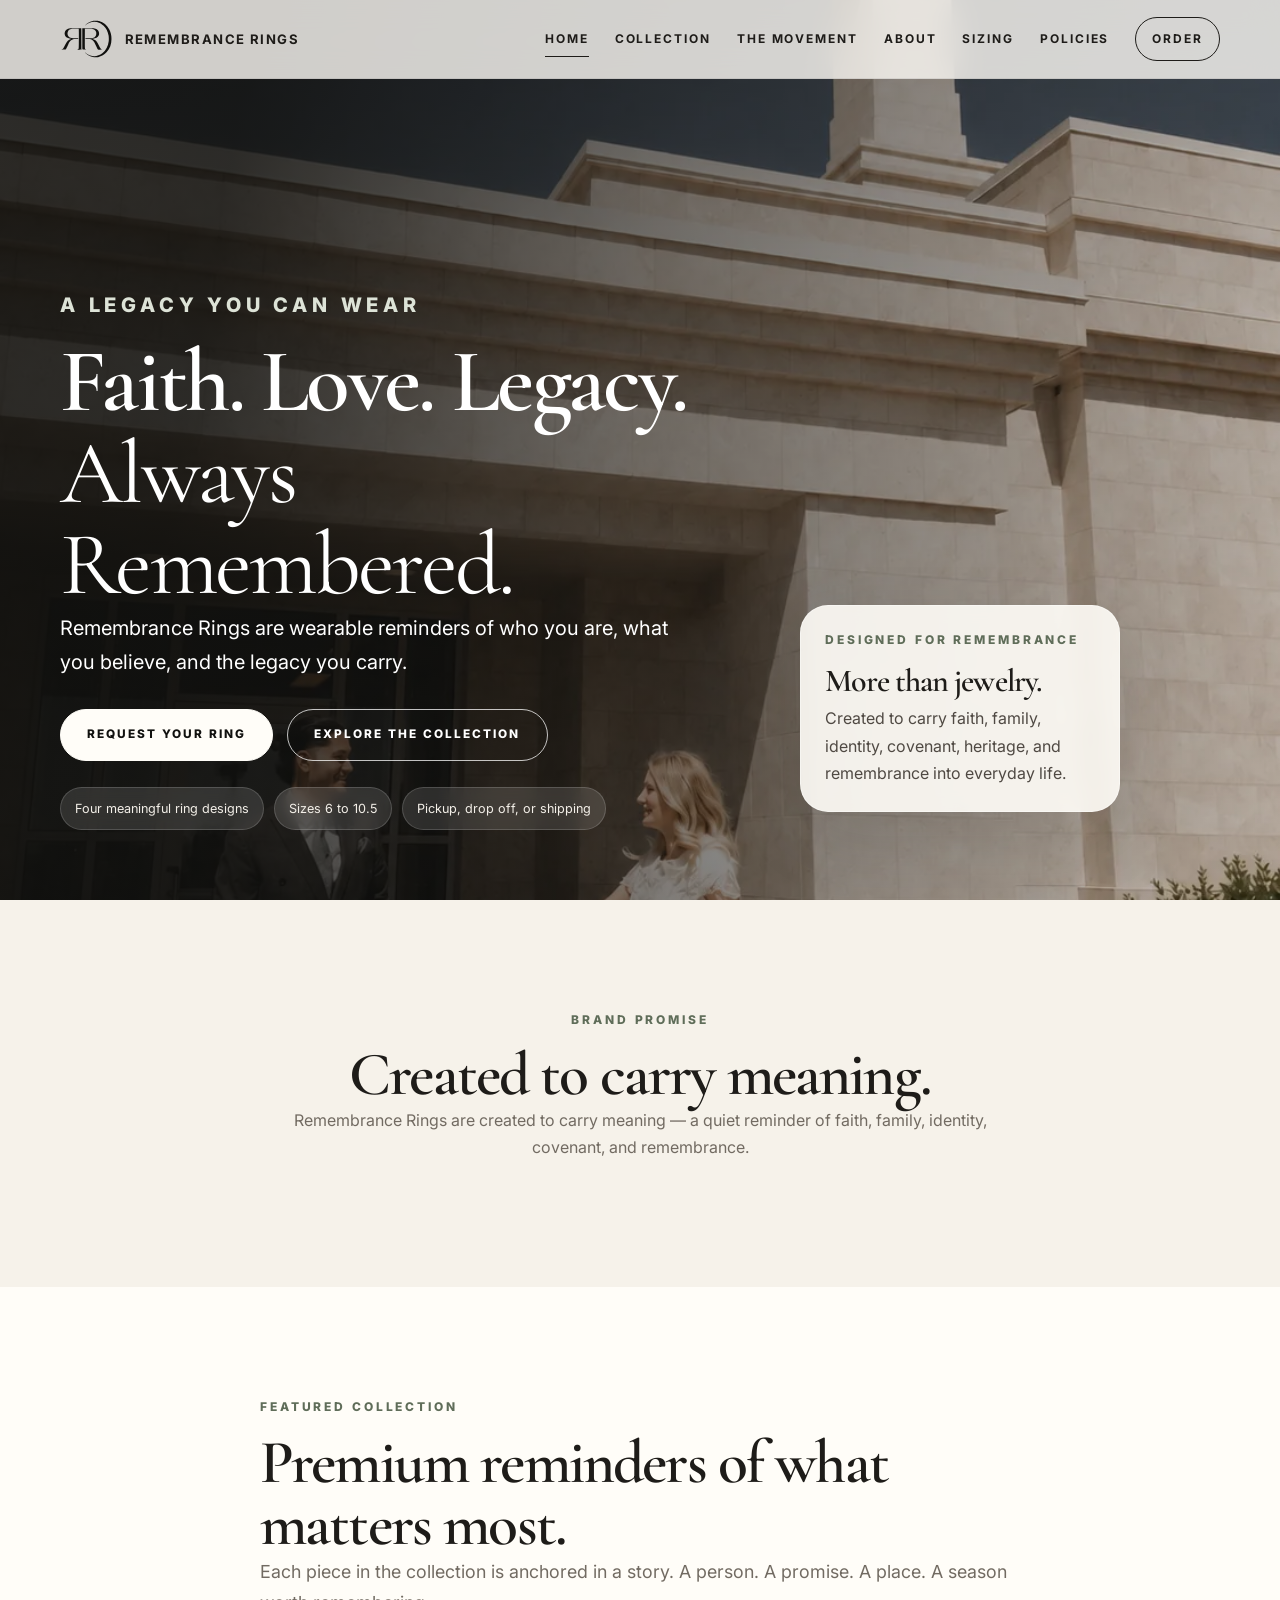
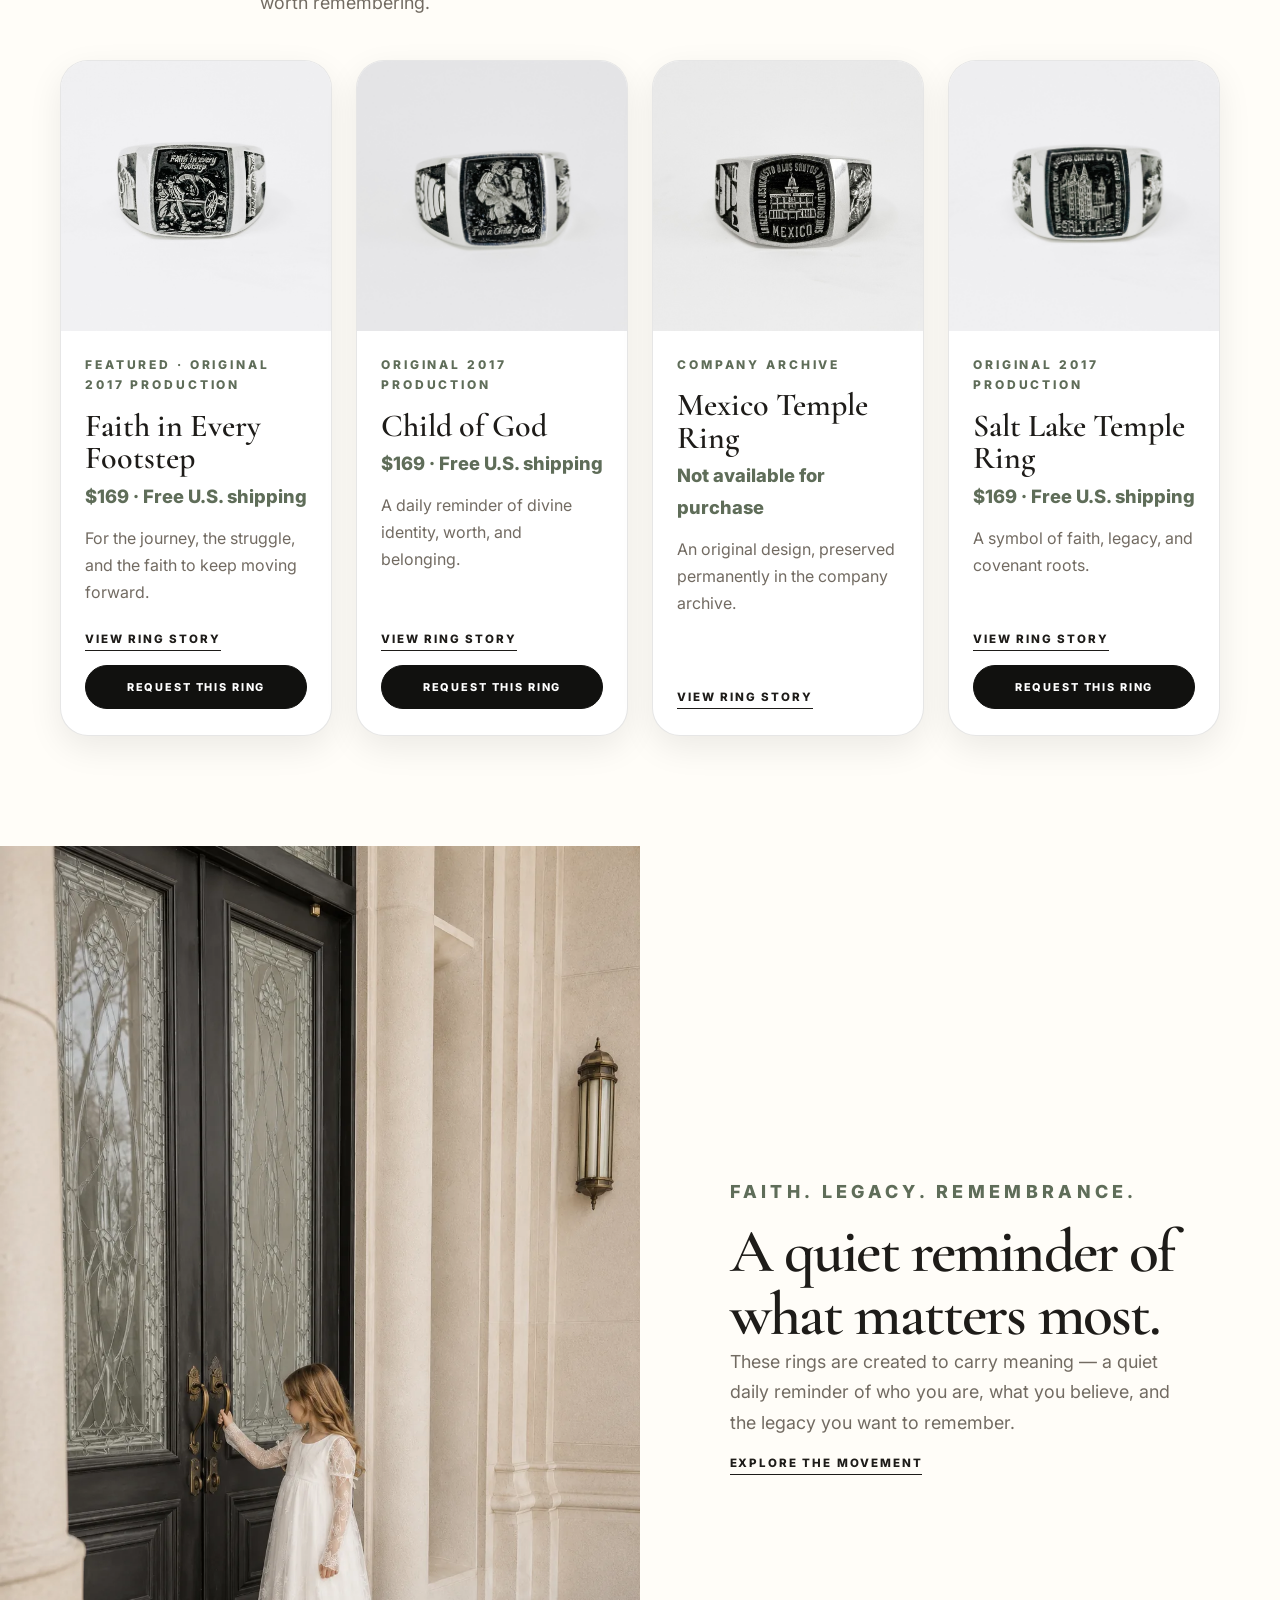
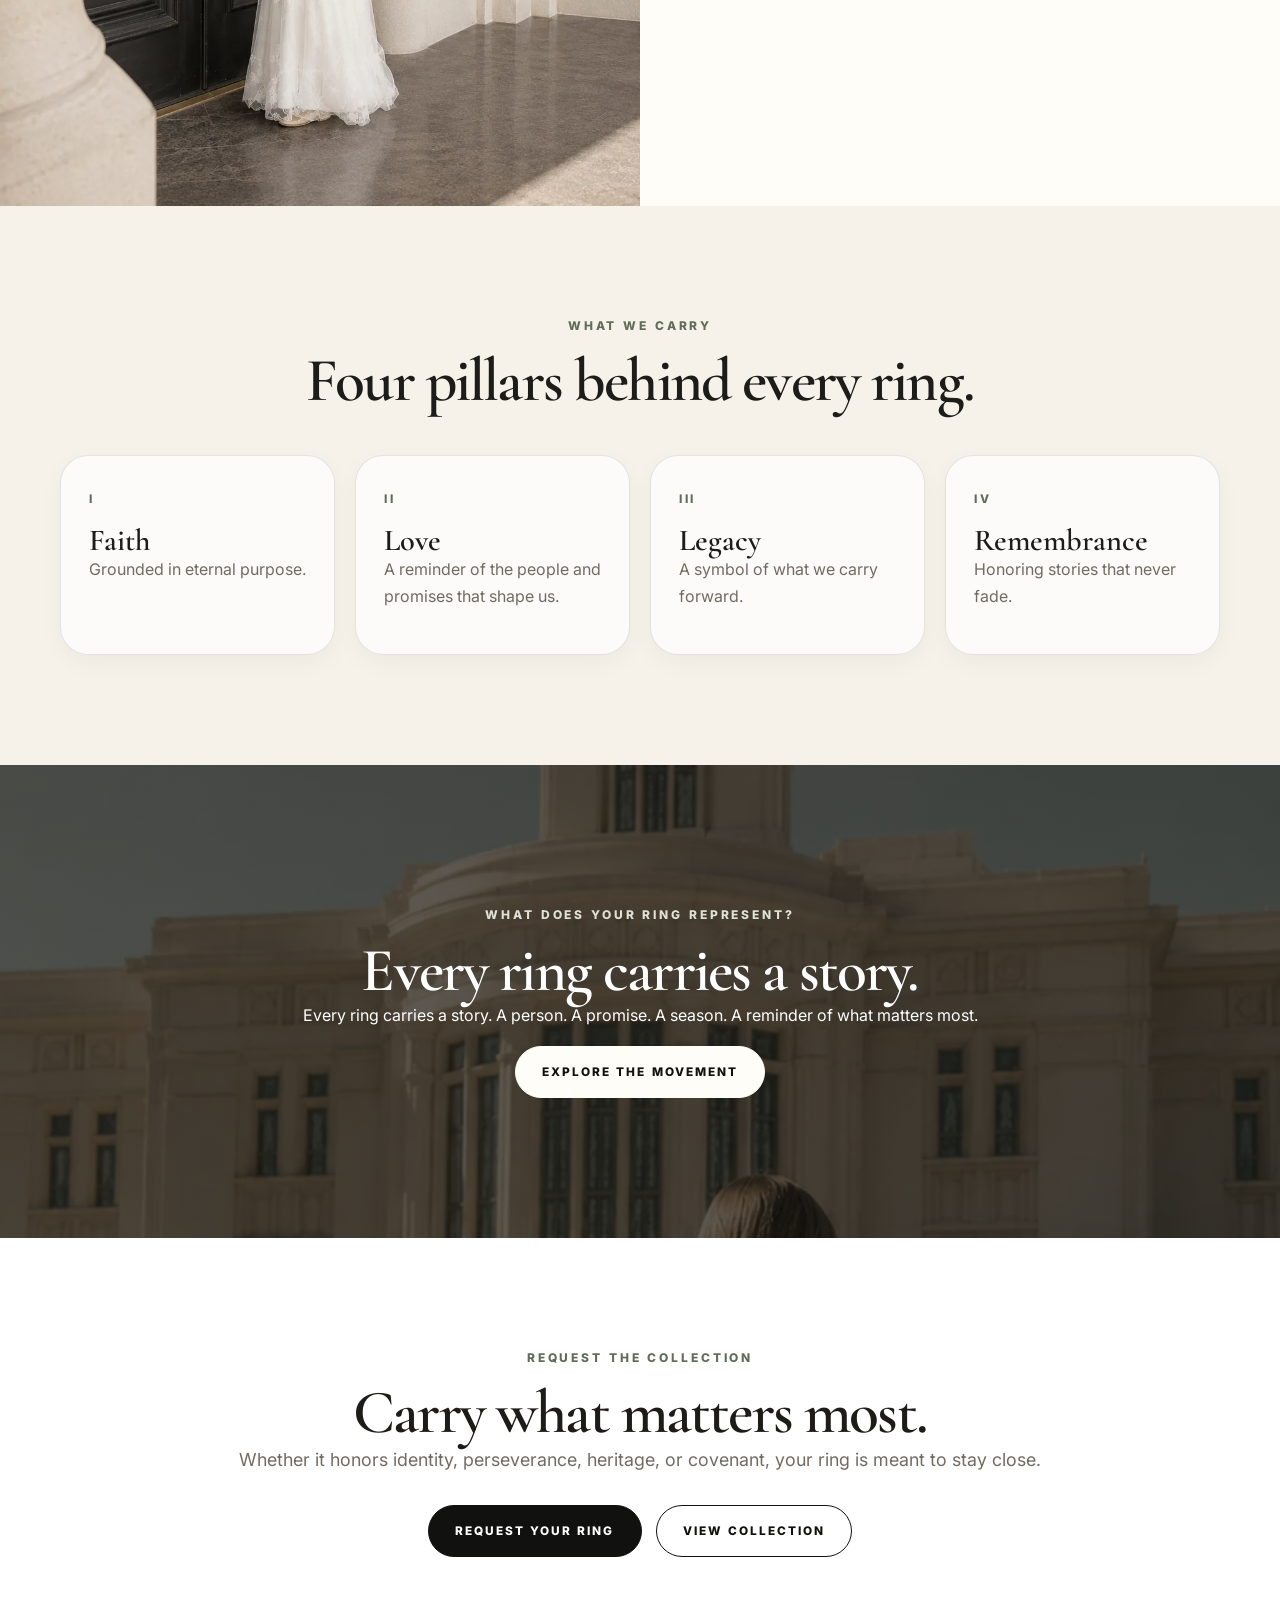
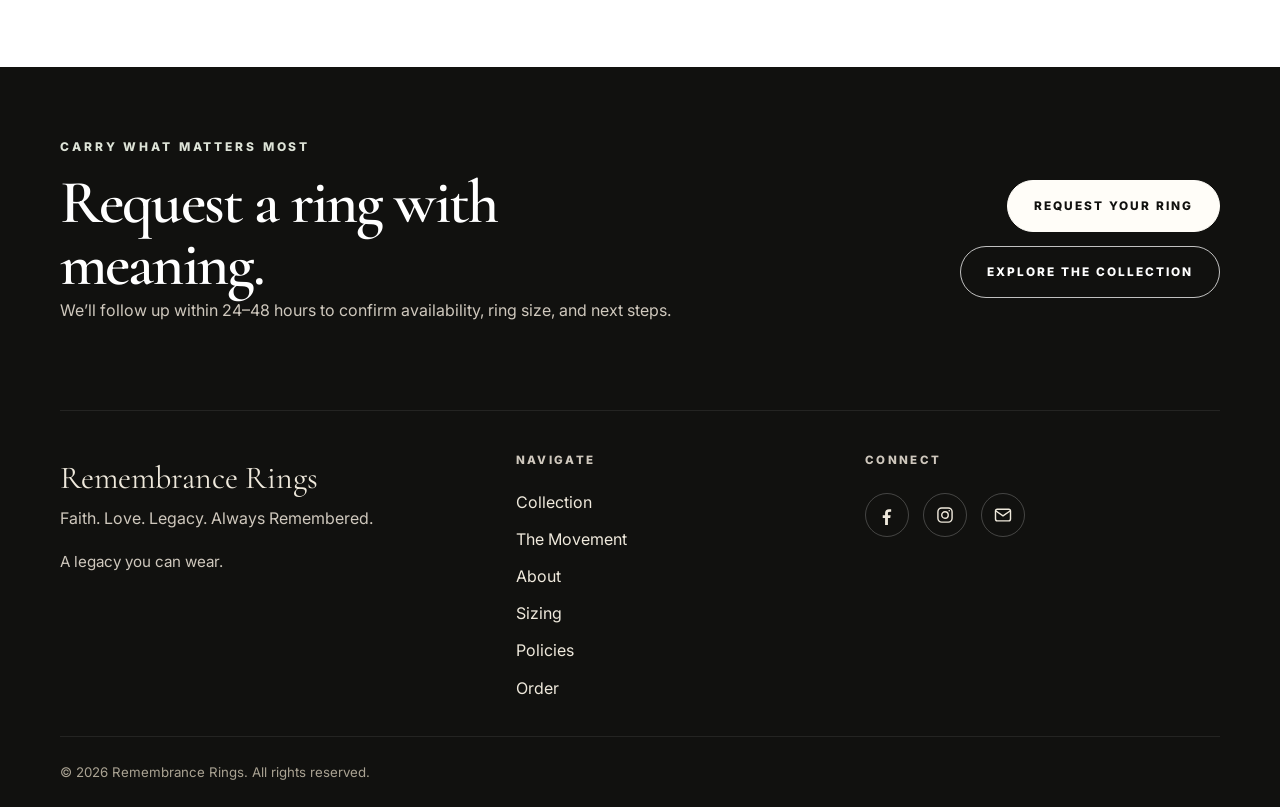
==== commit c0bbb66c: "Release v1.0.1 - Cleanup Navigation, accessibility, wording, and housekeeping improvements." ====
--- a/index.html
+++ b/index.html
@@ -56,7 +56,7 @@
         <h1>Faith. Love. Legacy.<br><span>Always Remembered.</span></h1>
         <p>Remembrance Rings are wearable reminders of who you are, what you believe, and the legacy you carry.</p>
         <div class="hero-actions">
-          <a class="button" href="order.html">Reserve Your Ring</a>
+          <a class="button" href="order.html">Request Your Ring</a>
           <a class="button ghost" href="collection.html">Explore the Collection</a>
         </div>
         <div class="hero-meta">
@@ -96,7 +96,7 @@
     <p>For the journey, the struggle, and the faith to keep moving forward.</p>
     <div class="card-actions">
       <a class="text-link" href="rings/faith-in-every-footstep.html">View Ring Story</a>
-      <a class="button small dark" href="order.html?ring=faith-in-every-footstep">Reserve This Ring</a>
+      <a class="button small dark" href="order.html?ring=faith-in-every-footstep">Request This Ring</a>
     </div>
   </div>
 </article><article class="product-card reveal">
@@ -108,7 +108,7 @@
     <p>A daily reminder of divine identity, worth, and belonging.</p>
     <div class="card-actions">
       <a class="text-link" href="rings/child-of-god.html">View Ring Story</a>
-      <a class="button small dark" href="order.html?ring=child-of-god">Reserve This Ring</a>
+      <a class="button small dark" href="order.html?ring=child-of-god">Request This Ring</a>
     </div>
   </div>
 </article><article class="product-card reveal">
@@ -131,7 +131,7 @@
     <p>A symbol of faith, legacy, and covenant roots.</p>
     <div class="card-actions">
       <a class="text-link" href="rings/salt-lake-temple.html">View Ring Story</a>
-      <a class="button small dark" href="order.html?ring=salt-lake-temple">Reserve This Ring</a>
+      <a class="button small dark" href="order.html?ring=salt-lake-temple">Request This Ring</a>
     </div>
   </div>
 </article></div>
@@ -171,10 +171,10 @@
 
   <section class="section final-cta">
     <div class="container center reveal">
-      <p class="eyebrow">Reserve the Collection</p>
+      <p class="eyebrow">Request the Collection</p>
       <h2>Carry what matters most.</h2>
       <p class="cta-support">Whether it honors identity, perseverance, heritage, or covenant, your ring is meant to stay close.</p>
-      <div class="hero-actions center-actions"><a class="button dark" href="order.html">Reserve Your Ring</a><a class="button outline" href="collection.html">View Collection</a></div>
+      <div class="hero-actions center-actions"><a class="button dark" href="order.html">Request Your Ring</a><a class="button outline" href="collection.html">View Collection</a></div>
     </div>
   </section>
 </main>
@@ -182,11 +182,11 @@
   <div class="container footer-top-cta reveal">
     <div>
       <p class="eyebrow light">Carry what matters most</p>
-      <h2>Reserve a ring with meaning.</h2>
+      <h2>Request a ring with meaning.</h2>
       <p>We’ll follow up within 24–48 hours to confirm availability, ring size, and next steps.</p>
     </div>
     <div class="footer-top-actions">
-      <a class="button" href="order.html">Reserve Your Ring</a>
+      <a class="button" href="order.html">Request Your Ring</a>
       <a class="button ghost" href="collection.html">Explore the Collection</a>
     </div>
   </div>
--- a/styles.css
+++ b/styles.css
@@ -112,7 +112,6 @@
 .about-split{background:var(--ivory)}
 .sizing-card{background:#fff;border:1px solid var(--line);border-radius:34px;padding:42px;box-shadow:var(--shadow);max-width:860px;margin:0 auto}
 .sizing-grid{display:grid;grid-template-columns:1fr 1fr;gap:26px;margin:26px 0 10px}.sizing-grid article{padding:26px;border-radius:24px;background:var(--ivory)}
-.size-list{display:flex;flex-wrap:wrap;gap:10px;margin:24px 0 30px}.size-list span{display:inline-flex;align-items:center;justify-content:center;min-width:56px;padding:11px 15px;border-radius:999px;background:var(--paper);border:1px solid var(--warm);font-weight:800;color:var(--ink)}
 .order-layout{display:grid;grid-template-columns:minmax(0,1fr) 320px;gap:28px;align-items:start}
 .order-form{background:#fff;border:1px solid var(--line);border-radius:32px;padding:34px;box-shadow:var(--shadow)}
 .form-grid{display:grid;grid-template-columns:repeat(2,1fr);gap:20px}
@@ -207,8 +206,6 @@
 
 /* Site-truth launch additions */
 .price-sub{display:block;font-size:.85rem;font-weight:500;color:var(--gray);letter-spacing:.02em;margin-top:4px}
-.size-line{margin:6px 0;line-height:1.7}
-.size-count{color:var(--green);font-size:.85em;font-weight:600}
 .size-note{margin-top:14px;font-size:.92rem;color:var(--gray)}
 .specs-cols h3{margin-bottom:10px}
 
